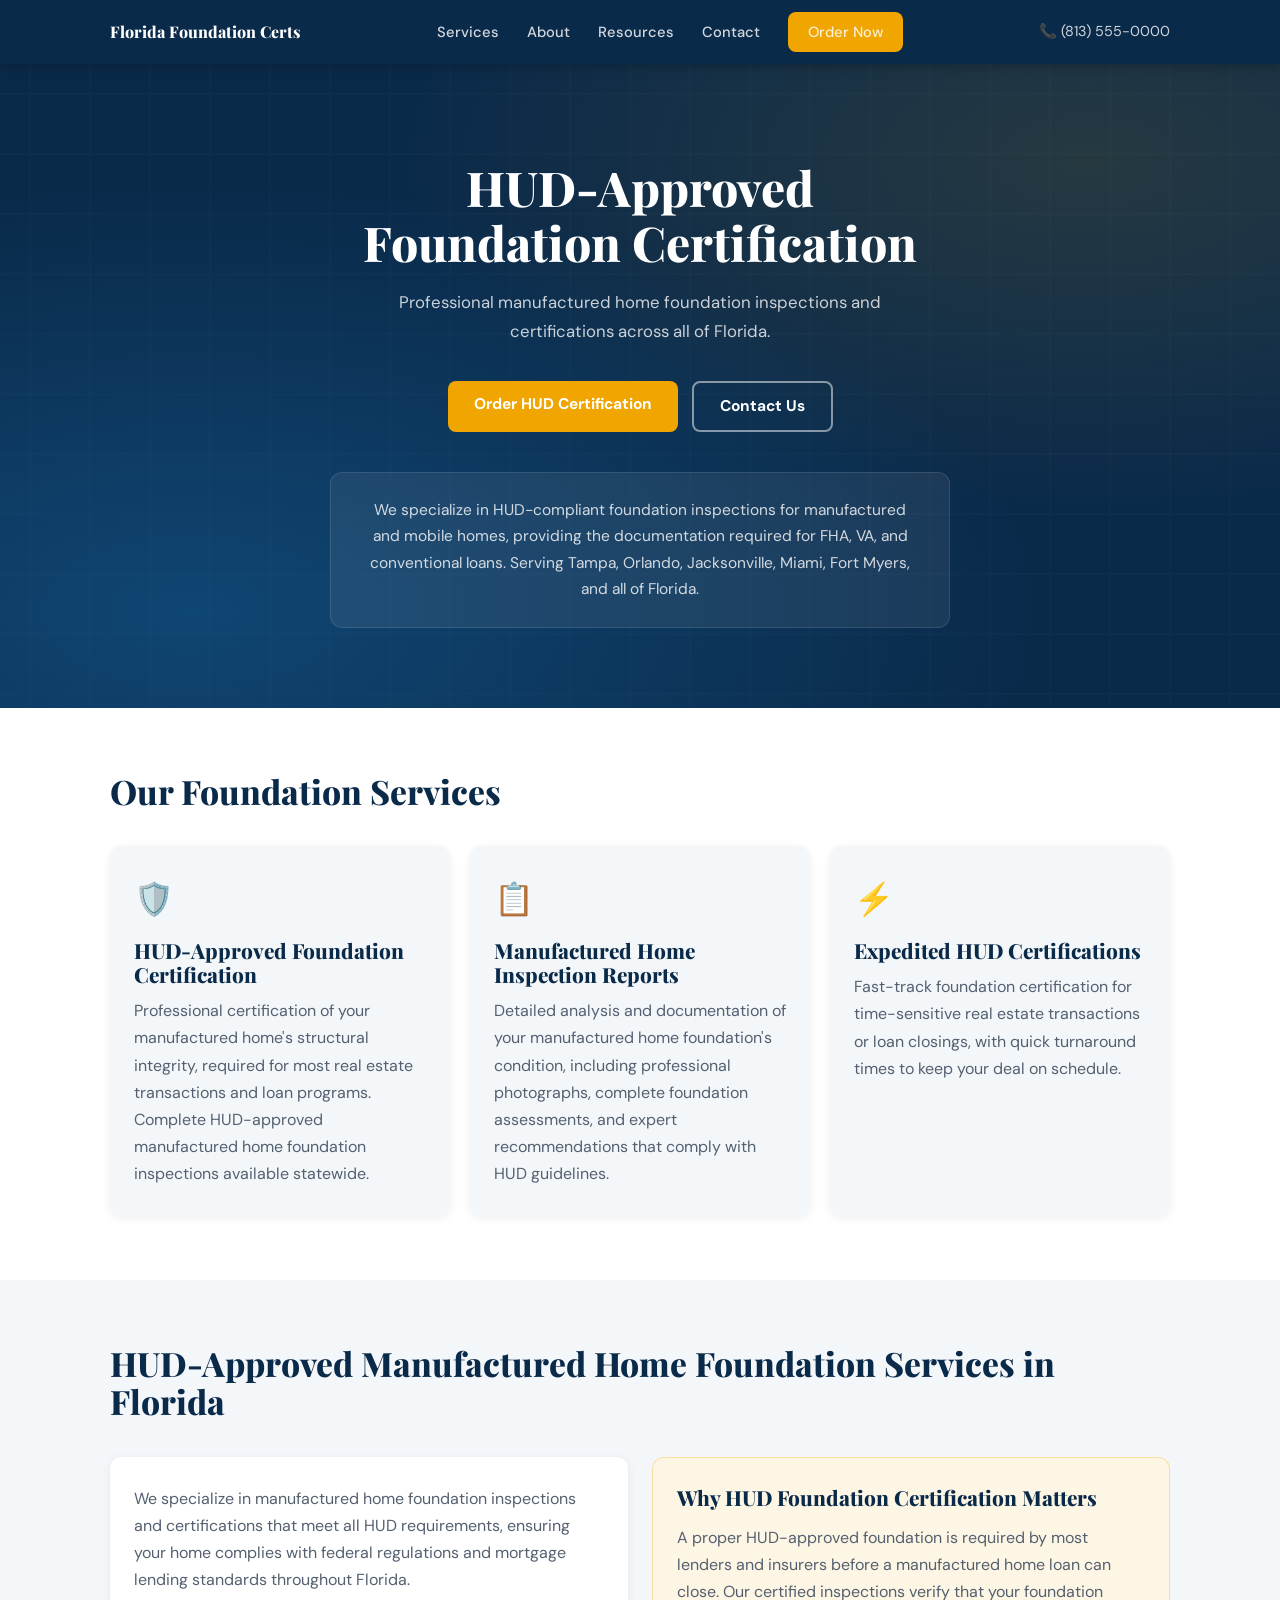
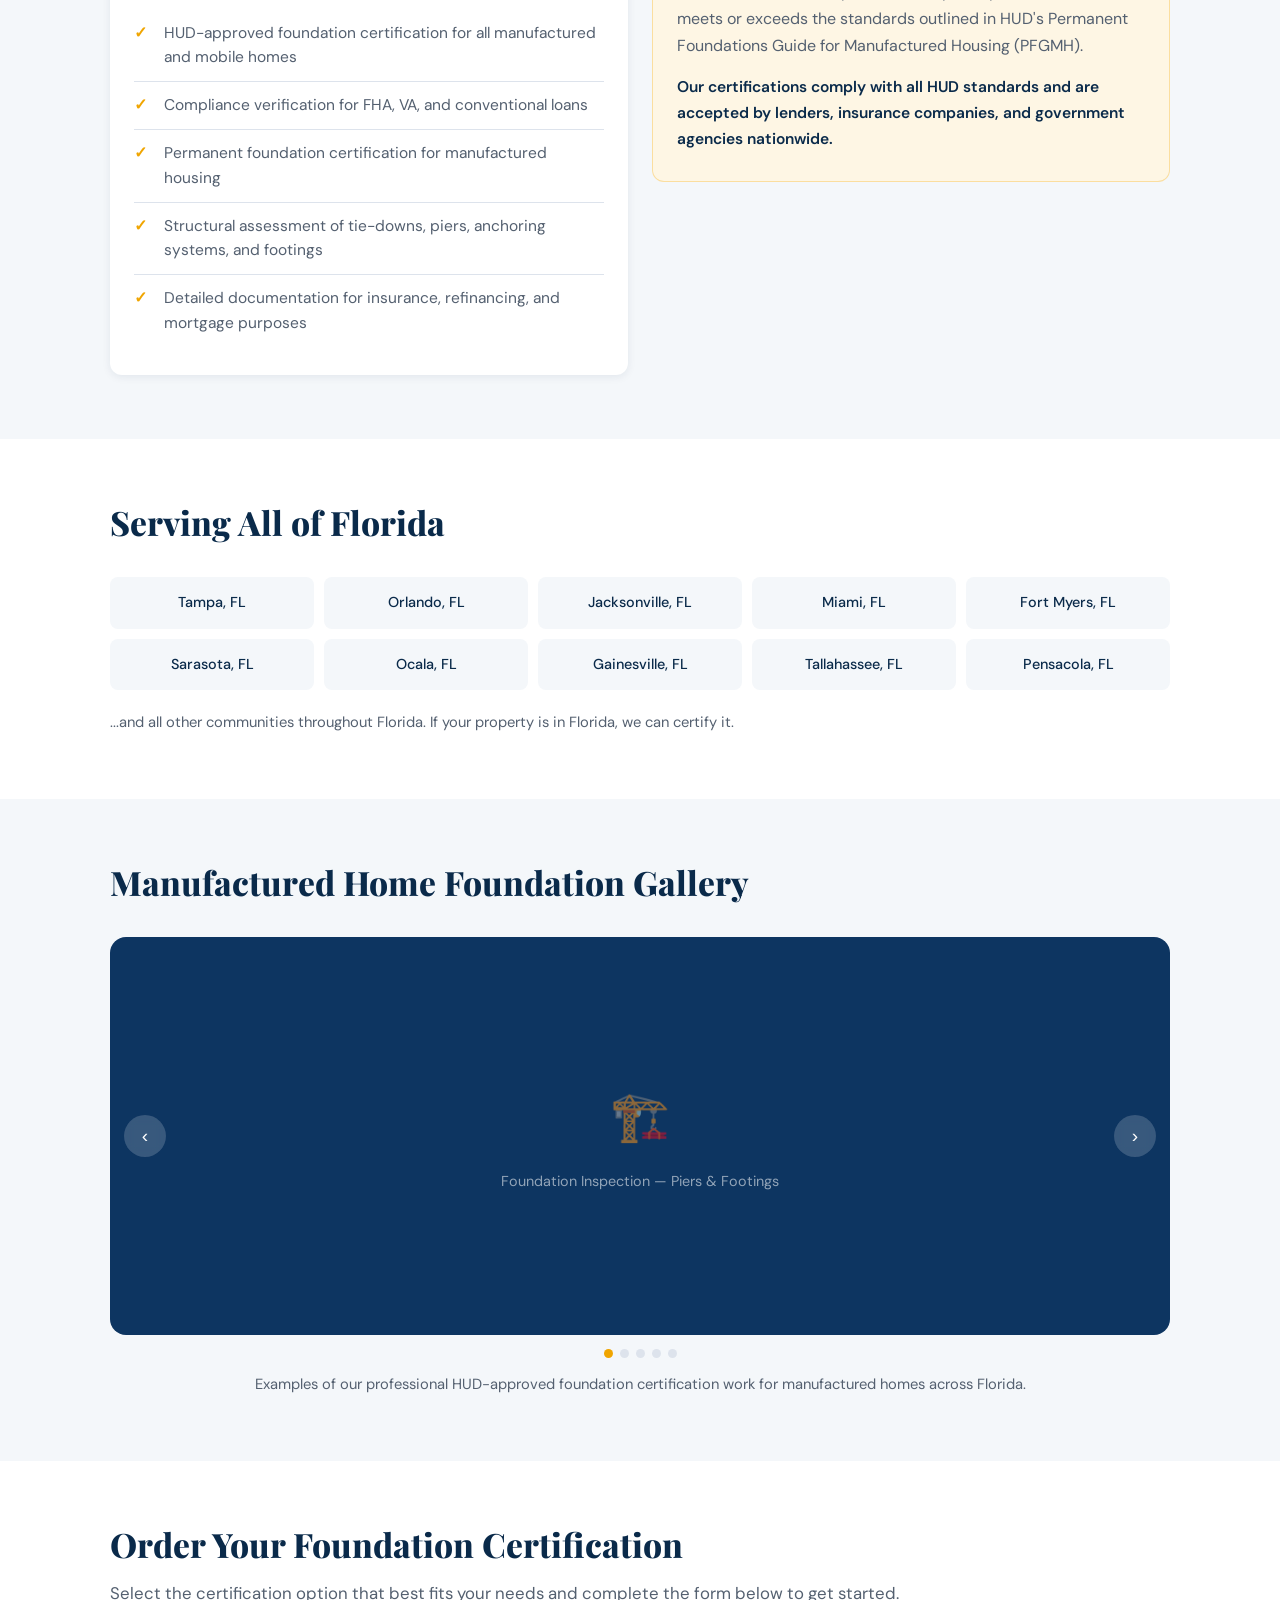
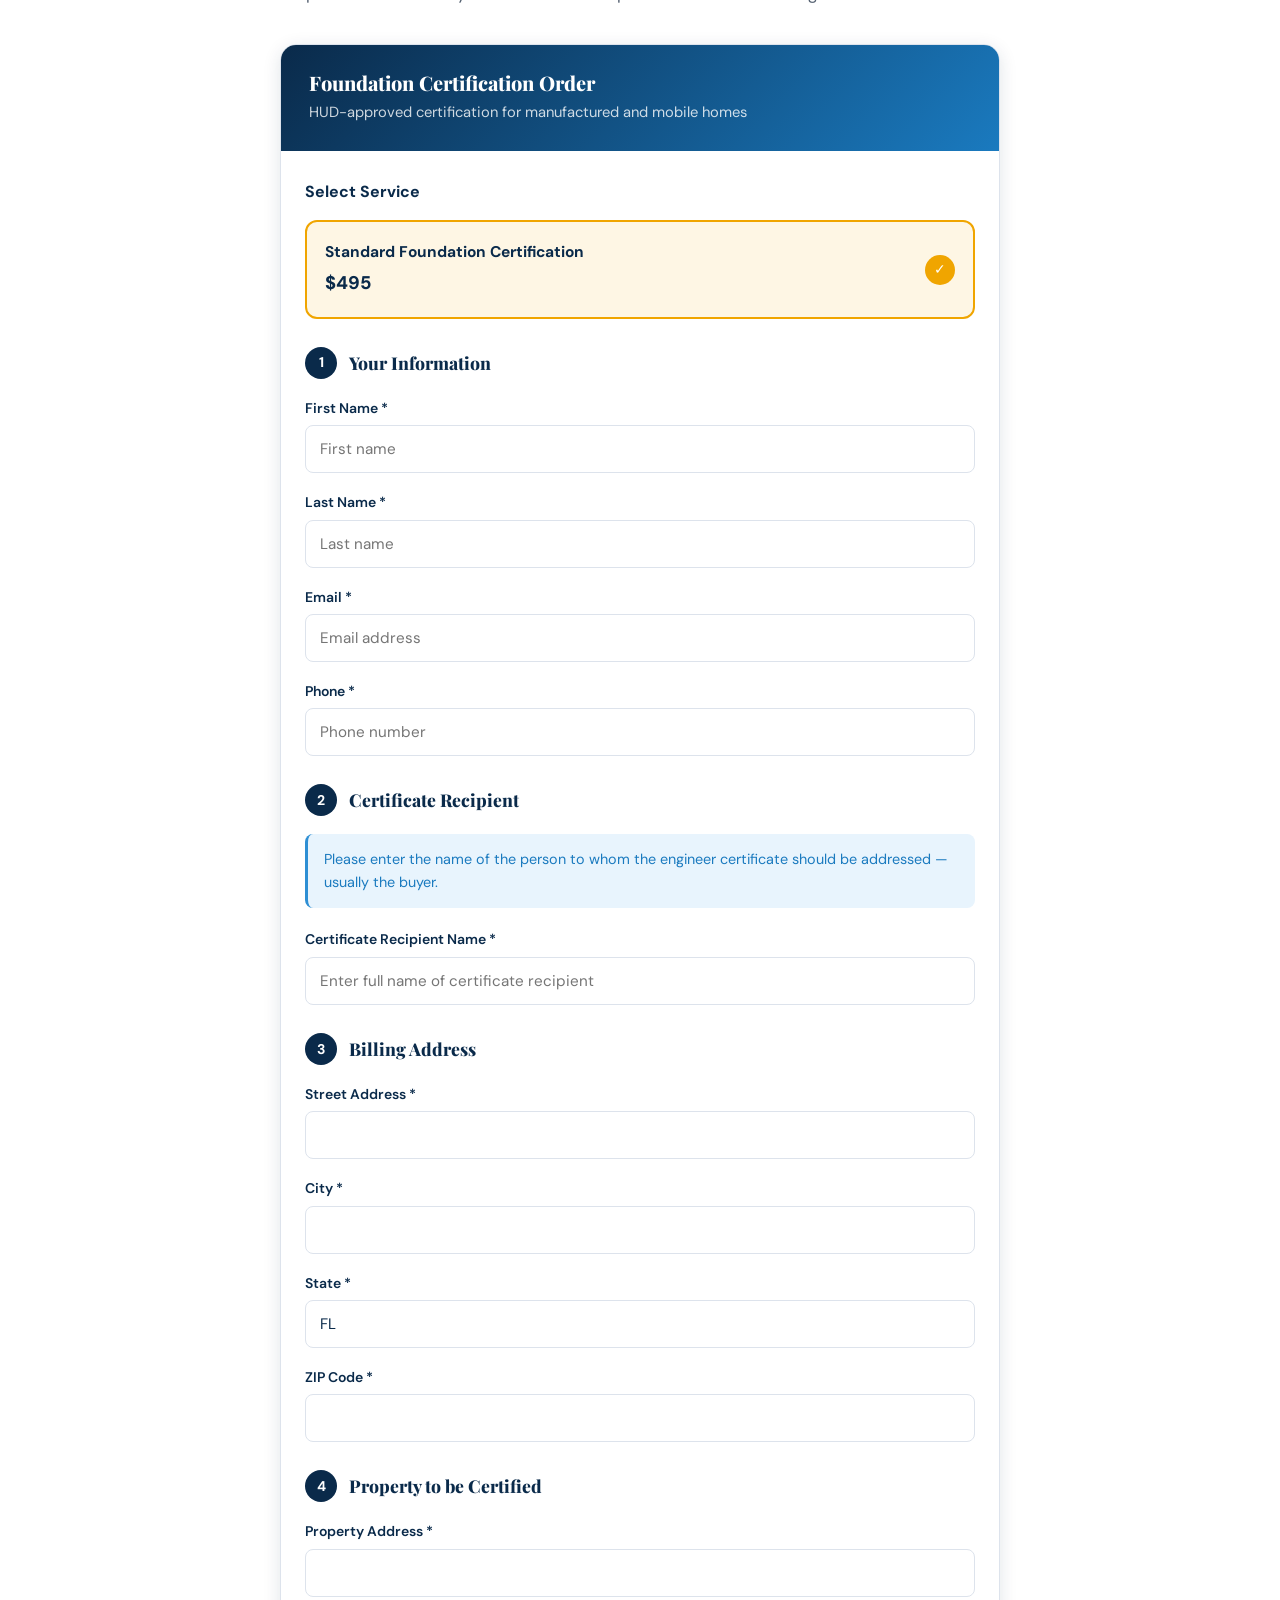
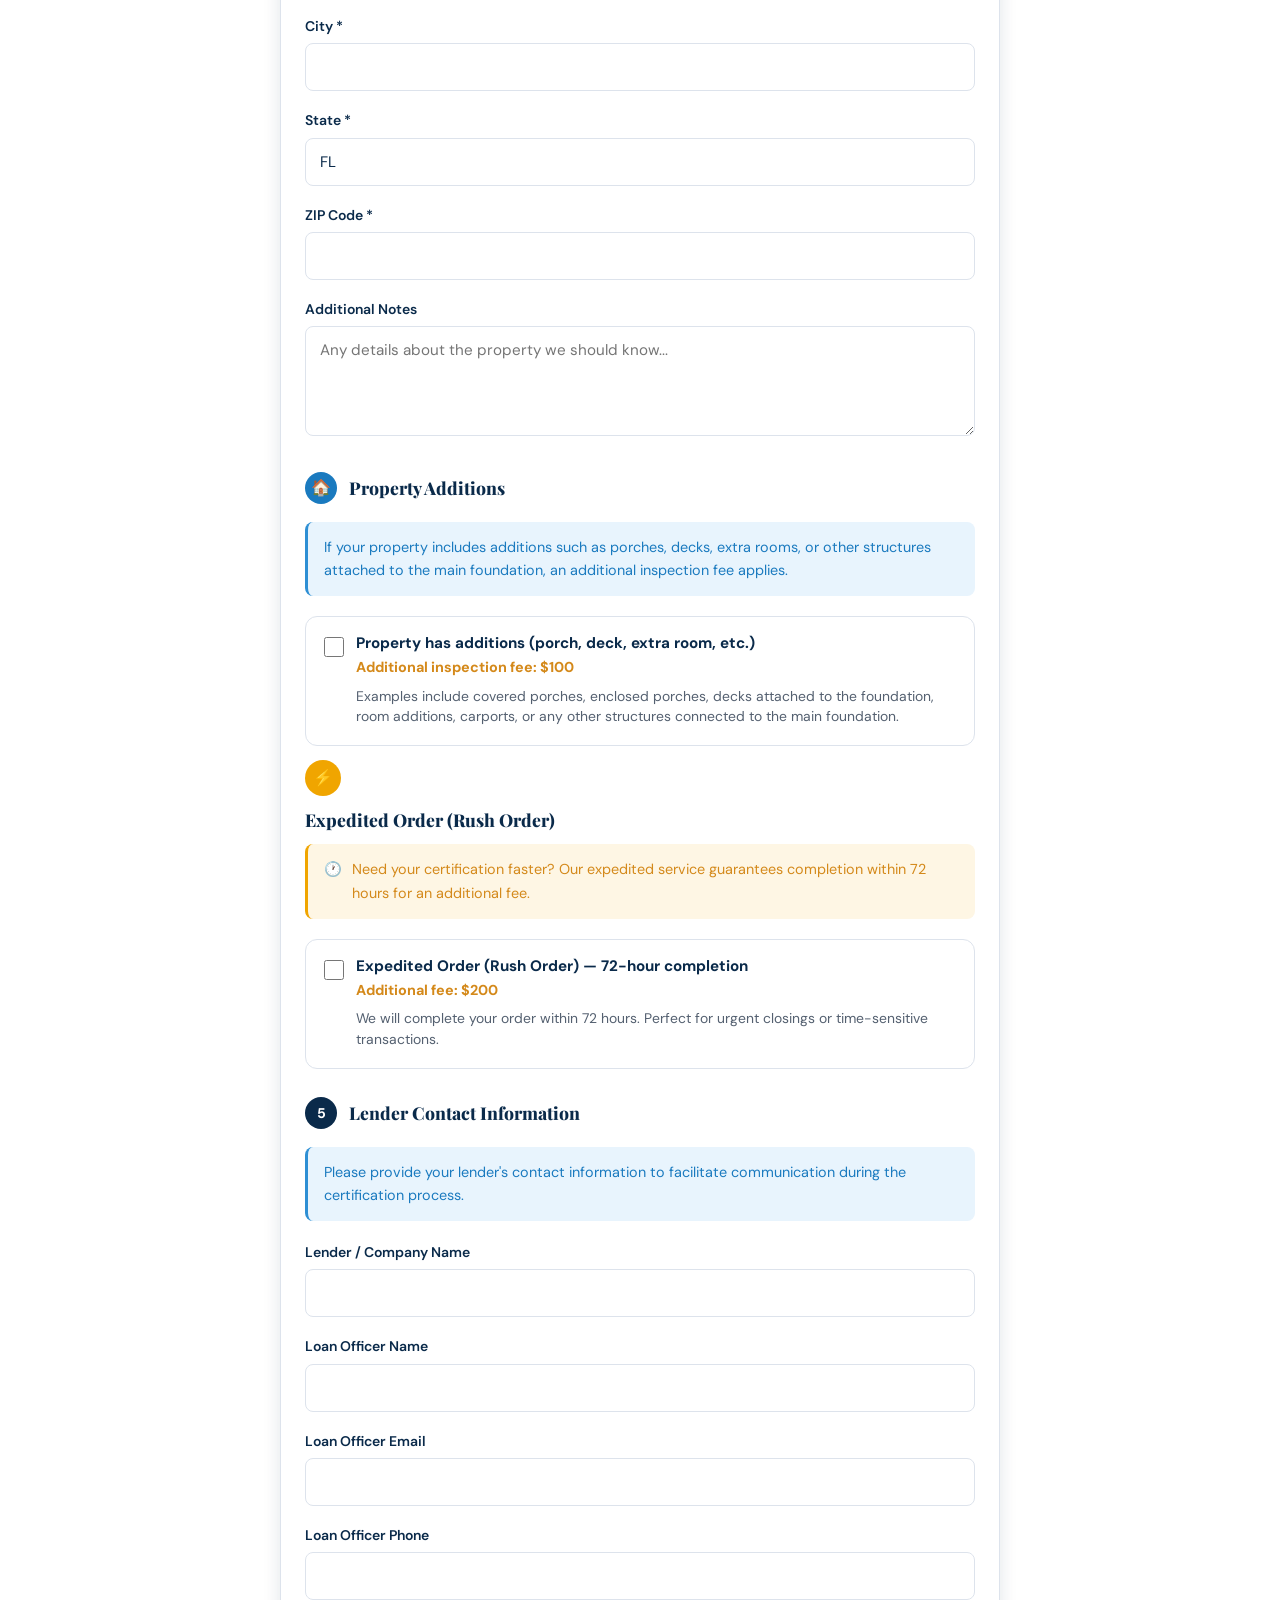
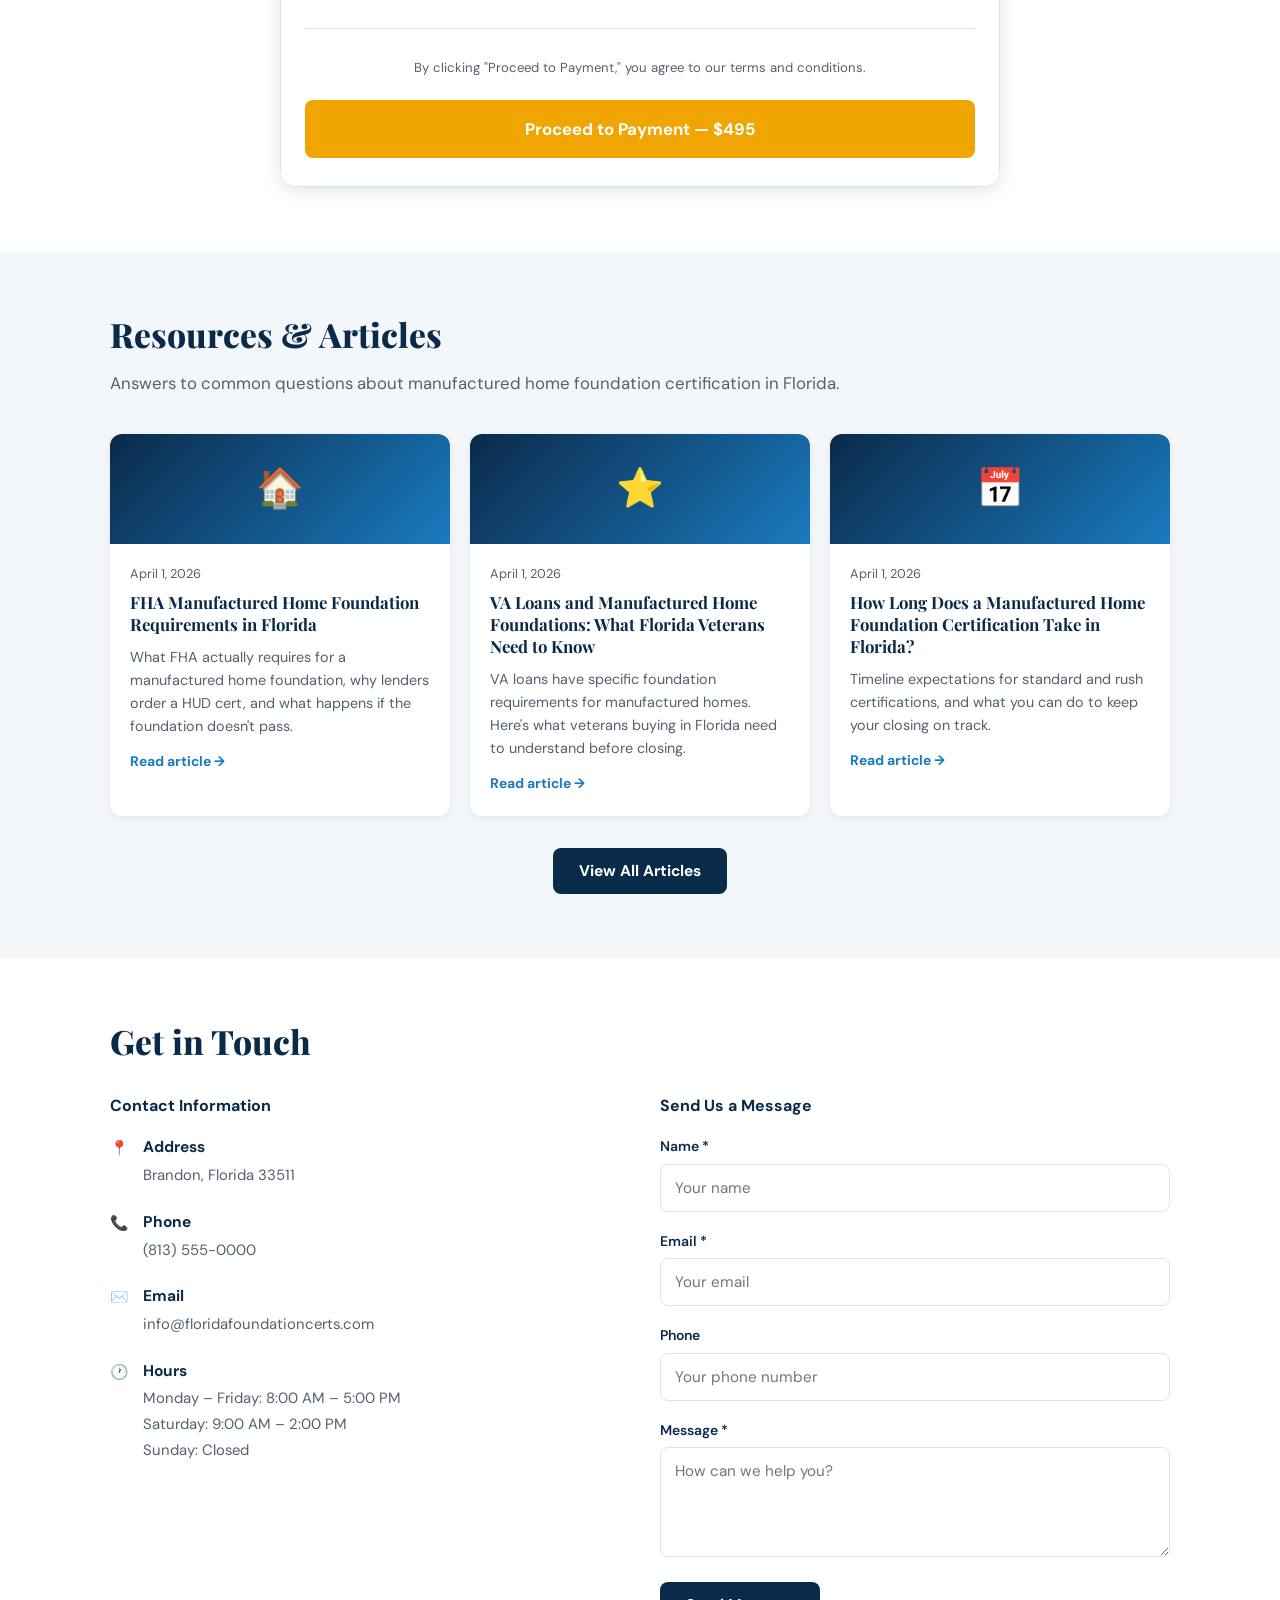
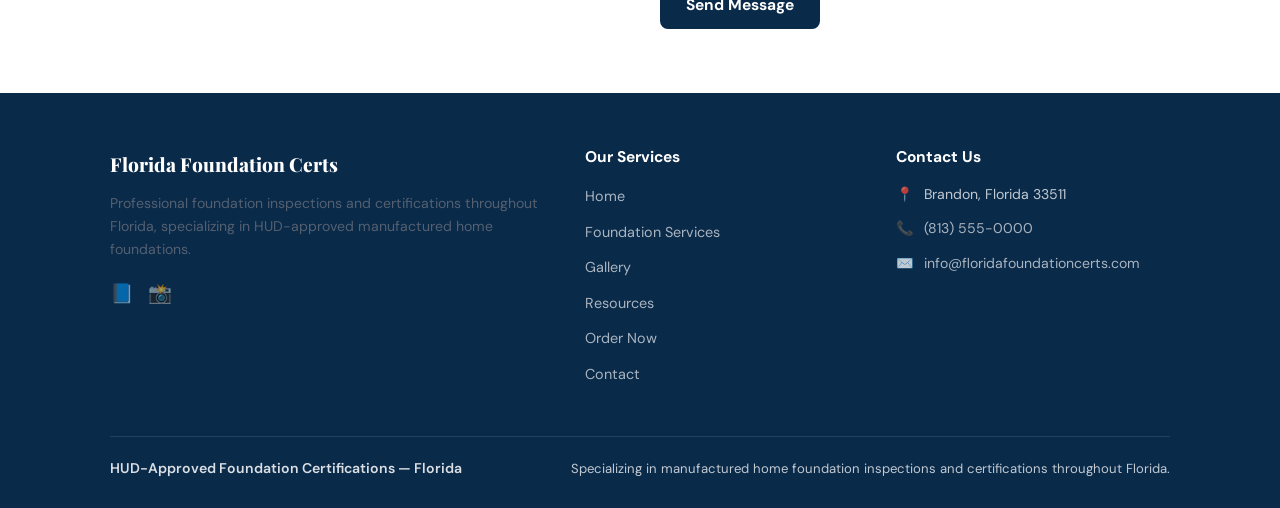
==== index.html @ 5216cb9e "Add files via upload" ====
<!DOCTYPE html>
<html lang="en">
<head>
  <meta charset="UTF-8" />
  <meta name="viewport" content="width=device-width, initial-scale=1.0" />
  <title>Florida Foundation Certs | HUD-Approved Manufactured Home Foundation Certification in FL</title>
  <meta name="description" content="Professional manufactured home and mobile home foundation inspections and HUD-approved certifications in Florida. Specializing in permanent foundation certification for FHA, VA, and conventional loans in Tampa, Orlando, Jacksonville, Miami, and all of FL." />
  <meta name="keywords" content="manufactured home foundation certification Florida, HUD approved foundation inspection FL, manufactured home permanent foundation Florida, PFGMH certification Florida, FHA foundation certification Florida, VA loan foundation inspection Florida, mobile home foundation inspection FL, Tampa, Orlando, Jacksonville, Miami, Sarasota" />
  <meta property="og:title" content="Florida Foundation Certs | HUD-Approved Manufactured Home Foundation Certification in FL" />
  <meta property="og:description" content="Professional manufactured home foundation inspections and HUD-approved certifications in Florida. Serving Tampa, Orlando, Jacksonville, Miami, and all of FL." />
  <meta property="og:type" content="website" />
  <meta name="twitter:card" content="summary_large_image" />
  <meta name="geo.region" content="US-FL" />
  <meta name="geo.placename" content="Florida" />
  <meta name="format-detection" content="telephone=yes" />
  <link rel="preconnect" href="https://fonts.googleapis.com" />
  <link rel="preconnect" href="https://fonts.gstatic.com" crossorigin />
  <link href="https://fonts.googleapis.com/css2?family=Playfair+Display:wght@700;800&family=DM+Sans:wght@400;500;600;700&display=swap" rel="stylesheet" />
  <link rel="stylesheet" href="styles.css" />
</head>
<body>

<!-- ============================================================
     NAVIGATION
     ============================================================ -->
<nav class="nav">
  <div class="nav-inner">
    <a href="index.html" class="nav-logo">Florida Foundation Certs</a>

    <!-- Desktop: links in middle, phone + CTA on right -->
    <ul class="nav-links">
      <li><a href="#services">Services</a></li>
      <li><a href="#about">About</a></li>
      <li><a href="blog/index.html">Resources</a></li>
      <li><a href="#contact">Contact</a></li>
      <li><a href="#order" class="nav-cta">Order Now</a></li>
    </ul>
    <a href="tel:8135550000" class="nav-phone">📞 (813) 555-0000</a>

    <!-- Mobile: phone icon + hamburger -->
    <div class="nav-mobile-right">
      <a href="tel:8135550000" class="nav-mobile-phone" aria-label="Call us">📞</a>
      <button class="hamburger" id="hamburger" aria-label="Open menu">
        <span></span><span></span><span></span>
      </button>
    </div>
  </div>

  <!-- Mobile menu -->
  <div class="mobile-menu" id="mobileMenu">
    <a href="#services" class="mobile-link">Services</a>
    <a href="#about" class="mobile-link">About</a>
    <a href="blog/index.html" class="mobile-link">Resources</a>
    <a href="#contact" class="mobile-link">Contact</a>
    <a href="#order" class="nav-cta mobile-link">Order Now</a>
  </div>
</nav>

<!-- ============================================================
     HERO
     ============================================================ -->
<section class="hero">
  <div class="container">
    <h1>HUD-Approved<br>Foundation Certification</h1>
    <p class="hero-sub">Professional manufactured home foundation inspections and certifications across all of Florida.</p>
    <div class="hero-btns">
      <a href="#order" class="btn btn-gold">Order HUD Certification</a>
      <a href="#contact" class="btn btn-outline-white">Contact Us</a>
    </div>
    <div class="hero-intro-box">
      We specialize in HUD-compliant foundation inspections for manufactured and mobile homes, providing the documentation required for FHA, VA, and conventional loans. Serving Tampa, Orlando, Jacksonville, Miami, Fort Myers, and all of Florida.
    </div>
  </div>
</section>

<!-- ============================================================
     SERVICES
     ============================================================ -->
<section class="section services" id="services">
  <div class="container">
    <h2 class="section-title">Our Foundation Services</h2>
    <div class="services-grid">

      <div class="card service-card">
        <div class="card-icon">🛡️</div>
        <h3>HUD-Approved Foundation Certification</h3>
        <p>Professional certification of your manufactured home's structural integrity, required for most real estate transactions and loan programs. Complete HUD-approved manufactured home foundation inspections available statewide.</p>
      </div>

      <div class="card service-card">
        <div class="card-icon">📋</div>
        <h3>Manufactured Home Inspection Reports</h3>
        <p>Detailed analysis and documentation of your manufactured home foundation's condition, including professional photographs, complete foundation assessments, and expert recommendations that comply with HUD guidelines.</p>
      </div>

      <div class="card service-card">
        <div class="card-icon">⚡</div>
        <h3>Expedited HUD Certifications</h3>
        <p>Fast-track foundation certification for time-sensitive real estate transactions or loan closings, with quick turnaround times to keep your deal on schedule.</p>
      </div>

    </div>
  </div>
</section>

<!-- ============================================================
     ABOUT
     ============================================================ -->
<section class="section about" id="about">
  <div class="container">
    <h2 class="section-title">HUD-Approved Manufactured Home Foundation Services in Florida</h2>
    <div class="about-grid">

      <div>
        <div class="card">
          <p>We specialize in manufactured home foundation inspections and certifications that meet all HUD requirements, ensuring your home complies with federal regulations and mortgage lending standards throughout Florida.</p>
          <ul class="about-list">
            <li>HUD-approved foundation certification for all manufactured and mobile homes</li>
            <li>Compliance verification for FHA, VA, and conventional loans</li>
            <li>Permanent foundation certification for manufactured housing</li>
            <li>Structural assessment of tie-downs, piers, anchoring systems, and footings</li>
            <li>Detailed documentation for insurance, refinancing, and mortgage purposes</li>
          </ul>
        </div>
      </div>

      <div class="why-box">
        <h3>Why HUD Foundation Certification Matters</h3>
        <p>A proper HUD-approved foundation is required by most lenders and insurers before a manufactured home loan can close. Our certified inspections verify that your foundation meets or exceeds the standards outlined in HUD's Permanent Foundations Guide for Manufactured Housing (PFGMH).</p>
        <p class="why-highlight">Our certifications comply with all HUD standards and are accepted by lenders, insurance companies, and government agencies nationwide.</p>
      </div>

    </div>
  </div>
</section>

<!-- ============================================================
     SERVICE AREA
     ============================================================ -->
<section class="section service-area">
  <div class="container">
    <h2 class="section-title">Serving All of Florida</h2>
    <div class="city-grid">
      <div class="city-item">Tampa, FL</div>
      <div class="city-item">Orlando, FL</div>
      <div class="city-item">Jacksonville, FL</div>
      <div class="city-item">Miami, FL</div>
      <div class="city-item">Fort Myers, FL</div>
      <div class="city-item">Sarasota, FL</div>
      <div class="city-item">Ocala, FL</div>
      <div class="city-item">Gainesville, FL</div>
      <div class="city-item">Tallahassee, FL</div>
      <div class="city-item">Pensacola, FL</div>
    </div>
    <p class="area-note">...and all other communities throughout Florida. If your property is in Florida, we can certify it.</p>
  </div>
</section>

<!-- ============================================================
     GALLERY
     ============================================================ -->
<section class="section gallery" id="gallery">
  <div class="container">
    <h2 class="section-title">Manufactured Home Foundation Gallery</h2>
    <div class="gallery-wrap">
      <div class="gallery-track" id="galleryTrack">
        <div class="gallery-slide"><div class="gallery-slide-icon">🏗️</div>Foundation Inspection — Piers &amp; Footings</div>
        <div class="gallery-slide"><div class="gallery-slide-icon">🔩</div>Tie-Down Anchoring Assessment</div>
        <div class="gallery-slide"><div class="gallery-slide-icon">📐</div>Structural Compliance Documentation</div>
        <div class="gallery-slide"><div class="gallery-slide-icon">🏠</div>Crawl Space Evaluation</div>
        <div class="gallery-slide"><div class="gallery-slide-icon">✅</div>HUD Certification Complete</div>
      </div>
      <button class="gallery-btn prev" onclick="changeSlide(-1)" aria-label="Previous">&#8249;</button>
      <button class="gallery-btn next" onclick="changeSlide(1)" aria-label="Next">&#8250;</button>
    </div>
    <div class="gallery-dots" id="galleryDots">
      <button class="gallery-dot active" onclick="goToSlide(0)"></button>
      <button class="gallery-dot" onclick="goToSlide(1)"></button>
      <button class="gallery-dot" onclick="goToSlide(2)"></button>
      <button class="gallery-dot" onclick="goToSlide(3)"></button>
      <button class="gallery-dot" onclick="goToSlide(4)"></button>
    </div>
    <p class="gallery-caption">Examples of our professional HUD-approved foundation certification work for manufactured homes across Florida.</p>
  </div>
</section>

<!-- ============================================================
     ORDER FORM
     ============================================================ -->
<section class="section order" id="order">
  <div class="container">
    <h2 class="section-title">Order Your Foundation Certification</h2>
    <p class="section-subtitle">Select the certification option that best fits your needs and complete the form below to get started.</p>

    <div class="order-card">
      <div class="order-header">
        <h3>Foundation Certification Order</h3>
        <p>HUD-approved certification for manufactured and mobile homes</p>
      </div>
      <div class="order-body">

        <div class="service-select-label">Select Service</div>
        <div class="service-option">
          <div>
            <div class="service-option-name">Standard Foundation Certification</div>
            <div class="service-option-price">$495</div>
          </div>
          <div class="check-circle">✓</div>
        </div>

        <!-- Step 1 -->
        <div class="step-heading">
          <div class="step-num">1</div>
          <h3>Your Information</h3>
        </div>
        <div class="form-group"><label>First Name *</label><input type="text" placeholder="First name" /></div>
        <div class="form-group"><label>Last Name *</label><input type="text" placeholder="Last name" /></div>
        <div class="form-group"><label>Email *</label><input type="email" placeholder="Email address" /></div>
        <div class="form-group"><label>Phone *</label><input type="tel" placeholder="Phone number" /></div>

        <!-- Step 2 -->
        <div class="step-heading">
          <div class="step-num">2</div>
          <h3>Certificate Recipient</h3>
        </div>
        <div class="callout-blue">Please enter the name of the person to whom the engineer certificate should be addressed — usually the buyer.</div>
        <div class="form-group"><label>Certificate Recipient Name *</label><input type="text" placeholder="Enter full name of certificate recipient" /></div>

        <!-- Step 3 -->
        <div class="step-heading">
          <div class="step-num">3</div>
          <h3>Billing Address</h3>
        </div>
        <div class="form-group"><label>Street Address *</label><input type="text" /></div>
        <div class="form-group"><label>City *</label><input type="text" /></div>
        <div class="form-group"><label>State *</label><input type="text" value="FL" /></div>
        <div class="form-group"><label>ZIP Code *</label><input type="text" /></div>

        <!-- Step 4 -->
        <div class="step-heading">
          <div class="step-num">4</div>
          <h3>Property to be Certified</h3>
        </div>
        <div class="form-group"><label>Property Address *</label><input type="text" /></div>
        <div class="form-group"><label>City *</label><input type="text" /></div>
        <div class="form-group"><label>State *</label><input type="text" value="FL" /></div>
        <div class="form-group"><label>ZIP Code *</label><input type="text" /></div>
        <div class="form-group"><label>Additional Notes</label><textarea placeholder="Any details about the property we should know..."></textarea></div>

        <!-- Property Additions -->
        <div class="step-heading">
          <div class="step-num" style="background:var(--blue); font-size:1rem;">🏠</div>
          <h3>Property Additions</h3>
        </div>
        <div class="callout-blue">If your property includes additions such as porches, decks, extra rooms, or other structures attached to the main foundation, an additional inspection fee applies.</div>
        <div class="addon-card">
          <div class="addon-header">
            <input type="checkbox" class="addon-checkbox" id="addons" />
            <div class="addon-info">
              <h4>Property has additions (porch, deck, extra room, etc.)</h4>
              <div class="addon-price">Additional inspection fee: $100</div>
              <p>Examples include covered porches, enclosed porches, decks attached to the foundation, room additions, carports, or any other structures connected to the main foundation.</p>
            </div>
          </div>
        </div>

        <!-- Rush Order -->
        <div class="rush-icon">⚡</div>
        <h3 style="font-family:var(--font-display); font-size:1.1rem; color:var(--navy); margin-bottom:14px;">Expedited Order (Rush Order)</h3>
        <div class="callout-gold">
          <span>🕐</span>
          <span>Need your certification faster? Our expedited service guarantees completion within 72 hours for an additional fee.</span>
        </div>
        <div class="addon-card">
          <div class="addon-header">
            <input type="checkbox" class="addon-checkbox" id="rush" />
            <div class="addon-info">
              <h4>Expedited Order (Rush Order) — 72-hour completion</h4>
              <div class="addon-price">Additional fee: $200</div>
              <p>We will complete your order within 72 hours. Perfect for urgent closings or time-sensitive transactions.</p>
            </div>
          </div>
        </div>

        <!-- Step 5 -->
        <div class="step-heading">
          <div class="step-num">5</div>
          <h3>Lender Contact Information</h3>
        </div>
        <div class="callout-blue">Please provide your lender's contact information to facilitate communication during the certification process.</div>
        <div class="form-group"><label>Lender / Company Name</label><input type="text" /></div>
        <div class="form-group"><label>Loan Officer Name</label><input type="text" /></div>
        <div class="form-group"><label>Loan Officer Email</label><input type="email" /></div>
        <div class="form-group"><label>Loan Officer Phone</label><input type="tel" /></div>

        <hr class="divider" />
        <p class="terms-note">By clicking "Proceed to Payment," you agree to our terms and conditions.</p>
        <button class="payment-btn">Proceed to Payment — $495</button>

      </div>
    </div>
  </div>
</section>

<!-- ============================================================
     BLOG PREVIEW
     ============================================================ -->
<section class="section blog-preview" id="resources">
  <div class="container">
    <h2 class="section-title">Resources &amp; Articles</h2>
    <p class="section-subtitle">Answers to common questions about manufactured home foundation certification in Florida.</p>
    <div class="blog-grid">

      <a href="blog/fha-manufactured-home-foundation-requirements-florida.html" class="blog-card">
        <div class="blog-card-img">🏠</div>
        <div class="blog-card-body">
          <div class="blog-card-date">April 1, 2026</div>
          <div class="blog-card-title">FHA Manufactured Home Foundation Requirements in Florida</div>
          <p class="blog-card-excerpt">What FHA actually requires for a manufactured home foundation, why lenders order a HUD cert, and what happens if the foundation doesn't pass.</p>
          <span class="blog-card-read">Read article →</span>
        </div>
      </a>

      <a href="blog/va-loan-manufactured-home-foundation-florida.html" class="blog-card">
        <div class="blog-card-img">⭐</div>
        <div class="blog-card-body">
          <div class="blog-card-date">April 1, 2026</div>
          <div class="blog-card-title">VA Loans and Manufactured Home Foundations: What Florida Veterans Need to Know</div>
          <p class="blog-card-excerpt">VA loans have specific foundation requirements for manufactured homes. Here's what veterans buying in Florida need to understand before closing.</p>
          <span class="blog-card-read">Read article →</span>
        </div>
      </a>

      <a href="blog/how-long-does-foundation-certification-take.html" class="blog-card">
        <div class="blog-card-img">📅</div>
        <div class="blog-card-body">
          <div class="blog-card-date">April 1, 2026</div>
          <div class="blog-card-title">How Long Does a Manufactured Home Foundation Certification Take in Florida?</div>
          <p class="blog-card-excerpt">Timeline expectations for standard and rush certifications, and what you can do to keep your closing on track.</p>
          <span class="blog-card-read">Read article →</span>
        </div>
      </a>

    </div>
    <div class="blog-all-link">
      <a href="blog/index.html" class="btn btn-navy">View All Articles</a>
    </div>
  </div>
</section>

<!-- ============================================================
     CONTACT
     ============================================================ -->
<section class="section contact" id="contact">
  <div class="container">
    <h2 class="section-title">Get in Touch</h2>
    <div class="contact-grid">

      <div>
        <h4 style="font-weight:700; font-size:1rem; color:var(--navy); margin-bottom:20px;">Contact Information</h4>
        <div class="contact-info-item">
          <span class="contact-icon">📍</span>
          <div><strong>Address</strong><span>Brandon, Florida 33511</span></div>
        </div>
        <div class="contact-info-item">
          <span class="contact-icon">📞</span>
          <div><strong>Phone</strong><a href="tel:8135550000">(813) 555-0000</a></div>
        </div>
        <div class="contact-info-item">
          <span class="contact-icon">✉️</span>
          <div><strong>Email</strong><a href="mailto:info@floridafoundationcerts.com">info@floridafoundationcerts.com</a></div>
        </div>
        <div class="contact-info-item">
          <span class="contact-icon">🕐</span>
          <div>
            <strong>Hours</strong>
            <span>Monday – Friday: 8:00 AM – 5:00 PM<br>Saturday: 9:00 AM – 2:00 PM<br>Sunday: Closed</span>
          </div>
        </div>
      </div>

      <div>
        <h4 style="font-weight:700; font-size:1rem; color:var(--navy); margin-bottom:20px;">Send Us a Message</h4>
        <div class="form-group"><label>Name *</label><input type="text" placeholder="Your name" /></div>
        <div class="form-group"><label>Email *</label><input type="email" placeholder="Your email" /></div>
        <div class="form-group"><label>Phone</label><input type="tel" placeholder="Your phone number" /></div>
        <div class="form-group"><label>Message *</label><textarea placeholder="How can we help you?"></textarea></div>
        <button class="btn btn-navy">Send Message</button>
      </div>

    </div>
  </div>
</section>

<!-- ============================================================
     FOOTER
     ============================================================ -->
<footer>
  <div class="container">
    <div class="footer-grid">

      <div>
        <a href="index.html" class="footer-logo">Florida Foundation Certs</a>
        <p class="footer-tagline">Professional foundation inspections and certifications throughout Florida, specializing in HUD-approved manufactured home foundations.</p>
        <div class="footer-social">
          <a href="#" aria-label="Facebook">📘</a>
          <a href="#" aria-label="Instagram">📸</a>
        </div>
      </div>

      <div class="footer-col">
        <h4>Our Services</h4>
        <ul class="footer-nav-links">
          <li><a href="index.html">Home</a></li>
          <li><a href="#services">Foundation Services</a></li>
          <li><a href="#gallery">Gallery</a></li>
          <li><a href="blog/index.html">Resources</a></li>
          <li><a href="#order">Order Now</a></li>
          <li><a href="#contact">Contact</a></li>
        </ul>
      </div>

      <div class="footer-col">
        <h4>Contact Us</h4>
        <div class="footer-contact-item"><span>📍</span><span>Brandon, Florida 33511</span></div>
        <div class="footer-contact-item"><span>📞</span><a href="tel:8135550000">(813) 555-0000</a></div>
        <div class="footer-contact-item"><span>✉️</span><a href="mailto:info@floridafoundationcerts.com">info@floridafoundationcerts.com</a></div>
      </div>

    </div>

    <hr class="footer-divider" />
    <div class="footer-bottom">
      <span class="footer-bottom-tagline">HUD-Approved Foundation Certifications — Florida</span>
      <span>Specializing in manufactured home foundation inspections and certifications throughout Florida.</span>
    </div>
  </div>
</footer>

<script>
  // Hamburger menu
  const hamburger = document.getElementById('hamburger');
  const mobileMenu = document.getElementById('mobileMenu');
  hamburger.addEventListener('click', () => {
    mobileMenu.classList.toggle('open');
  });
  document.querySelectorAll('.mobile-link').forEach(link => {
    link.addEventListener('click', () => mobileMenu.classList.remove('open'));
  });

  // Gallery slider
  let current = 0;
  const total = 5;
  function changeSlide(dir) {
    current = (current + dir + total) % total;
    updateSlider();
  }
  function goToSlide(n) {
    current = n;
    updateSlider();
  }
  function updateSlider() {
    document.getElementById('galleryTrack').style.transform = `translateX(-${current * 100}%)`;
    document.querySelectorAll('.gallery-dot').forEach((d, i) => {
      d.classList.toggle('active', i === current);
    });
  }

  // Payment button — dynamic total
  const addonsCheck = document.getElementById('addons');
  const rushCheck = document.getElementById('rush');
  const payBtn = document.querySelector('.payment-btn');
  function updateTotal() {
    let total = 495;
    if (addonsCheck.checked) total += 100;
    if (rushCheck.checked) total += 200;
    payBtn.textContent = `Proceed to Payment — $${total}`;
  }
  addonsCheck.addEventListener('change', updateTotal);
  rushCheck.addEventListener('change', updateTotal);
</script>

</body>
</html>
---- styles.css ----
/* ============================================================
   Florida Foundation Certs — Shared Stylesheet
   Color palette: Sky Blue / Sunburst Gold / Deep Navy
   ============================================================ */

:root {
  --navy:          #0a2a4a;
  --navy-mid:      #0d3561;
  --blue:          #1a7abf;
  --blue-light:    #2e8fd4;
  --blue-pale:     #e8f4fd;
  --gold:          #f0a500;
  --gold-dark:     #d4891a;
  --gold-pale:     #fef6e4;
  --white:         #ffffff;
  --gray-bg:       #f4f7fa;
  --gray-border:   #dde3ec;
  --gray-text:     #546070;
  --dark-text:     #0a2a4a;
  --shadow-sm:     0 2px 8px rgba(10,42,74,0.08);
  --shadow-md:     0 4px 18px rgba(10,42,74,0.12);
  --radius-sm:     8px;
  --radius-md:     12px;
  --radius-lg:     16px;
  --max-width:     1100px;
  --font-display:  'Playfair Display', serif;
  --font-body:     'DM Sans', sans-serif;
}

/* ---- RESET ---- */
*, *::before, *::after { box-sizing: border-box; margin: 0; padding: 0; }
html { scroll-behavior: smooth; }
body {
  font-family: var(--font-body);
  color: var(--dark-text);
  background: var(--white);
  font-size: 16px;
  line-height: 1.6;
}
img { max-width: 100%; display: block; }
a { color: inherit; }

/* ---- CONTAINER ---- */
.container {
  width: 100%;
  max-width: var(--max-width);
  margin: 0 auto;
  padding: 0 20px;
}

/* ---- TYPOGRAPHY ---- */
h1, h2, h3, h4 { font-family: var(--font-display); font-weight: 800; line-height: 1.15; }
h1 { font-size: clamp(1.9rem, 5vw, 3rem); }
h2 { font-size: clamp(1.5rem, 3.5vw, 2.1rem); }
h3 { font-size: clamp(1.1rem, 2.5vw, 1.3rem); }
h4 { font-size: 1rem; font-weight: 700; font-family: var(--font-body); }
p { color: var(--gray-text); line-height: 1.7; }

/* ---- BUTTONS ---- */
.btn {
  display: inline-block;
  padding: 14px 26px;
  border-radius: var(--radius-sm);
  font-family: var(--font-body);
  font-weight: 700;
  font-size: 0.97rem;
  text-decoration: none;
  text-align: center;
  border: none;
  cursor: pointer;
  transition: background 0.2s, transform 0.15s;
  line-height: 1.2;
}
.btn:active { transform: scale(0.98); }
.btn-gold {
  background: var(--gold);
  color: var(--white);
}
.btn-gold:hover { background: var(--gold-dark); }
.btn-outline-white {
  background: transparent;
  color: var(--white);
  border: 2px solid rgba(255,255,255,0.5);
}
.btn-outline-white:hover { background: rgba(255,255,255,0.12); border-color: white; }
.btn-navy {
  background: var(--navy);
  color: var(--white);
}
.btn-navy:hover { background: var(--navy-mid); }
.btn-block { display: block; width: 100%; }

/* ---- SECTION SPACING ---- */
.section { padding: 64px 0; }
.section-sm { padding: 48px 0; }
.section-title { color: var(--navy); margin-bottom: 36px; }
.section-subtitle { color: var(--gray-text); font-size: 1.05rem; margin-top: -20px; margin-bottom: 36px; }

/* ---- CARDS ---- */
.card {
  background: var(--white);
  border-radius: var(--radius-md);
  box-shadow: var(--shadow-sm);
  padding: 28px 24px;
}
.card-icon {
  font-size: 2rem;
  margin-bottom: 14px;
  color: var(--gold);
}

/* ---- FORM ELEMENTS ---- */
.form-group { margin-bottom: 18px; }
.form-group label {
  display: block;
  font-size: 0.875rem;
  font-weight: 600;
  color: var(--dark-text);
  margin-bottom: 6px;
}
.form-group input,
.form-group textarea,
.form-group select {
  width: 100%;
  padding: 13px 14px;
  border: 1.5px solid var(--gray-border);
  border-radius: var(--radius-sm);
  font-family: var(--font-body);
  font-size: 0.95rem;
  color: var(--dark-text);
  background: var(--white);
  transition: border-color 0.2s;
}
.form-group input:focus,
.form-group textarea:focus,
.form-group select:focus {
  outline: none;
  border-color: var(--blue);
  box-shadow: 0 0 0 3px rgba(26,122,191,0.1);
}
.form-group textarea { min-height: 110px; resize: vertical; }

/* ---- CALLOUT BOXES ---- */
.callout-blue {
  background: var(--blue-pale);
  border-left: 3px solid var(--blue-light);
  border-radius: var(--radius-sm);
  padding: 14px 16px;
  color: var(--blue);
  font-size: 0.9rem;
  line-height: 1.6;
  margin-bottom: 20px;
}
.callout-gold {
  background: var(--gold-pale);
  border-left: 3px solid var(--gold);
  border-radius: var(--radius-sm);
  padding: 14px 16px;
  color: var(--gold-dark);
  font-size: 0.9rem;
  line-height: 1.6;
  margin-bottom: 20px;
  display: flex;
  gap: 10px;
  align-items: flex-start;
}

/* ---- STEP HEADING ---- */
.step-heading {
  display: flex;
  align-items: center;
  gap: 12px;
  margin: 28px 0 18px;
}
.step-num {
  width: 32px; height: 32px;
  background: var(--navy);
  border-radius: 50%;
  color: white;
  font-weight: 700;
  font-size: 0.88rem;
  display: flex; align-items: center; justify-content: center;
  flex-shrink: 0;
}
.step-heading h3 {
  font-family: var(--font-display);
  font-size: 1.1rem;
  color: var(--navy);
}

/* ---- ADDON CARD ---- */
.addon-card {
  border: 1.5px solid var(--gray-border);
  border-radius: var(--radius-md);
  padding: 18px;
  margin-bottom: 14px;
}
.addon-header { display: flex; align-items: flex-start; gap: 12px; }
.addon-checkbox {
  width: 20px; height: 20px;
  border: 2px solid #bbc5d1;
  border-radius: 4px;
  margin-top: 2px;
  flex-shrink: 0;
  cursor: pointer;
  accent-color: var(--gold);
}
.addon-info h4 { font-weight: 700; font-size: 0.95rem; color: var(--navy); margin-bottom: 4px; }
.addon-price { color: var(--gold-dark); font-weight: 700; font-size: 0.9rem; margin-bottom: 6px; }
.addon-info p { color: var(--gray-text); font-size: 0.87rem; line-height: 1.5; }

/* ---- DIVIDER ---- */
.divider { border: none; border-top: 1.5px solid var(--gray-border); margin: 28px 0; }

/* ---- BADGE ---- */
.badge {
  display: inline-block;
  background: var(--blue-pale);
  color: var(--blue);
  font-size: 0.78rem;
  font-weight: 700;
  padding: 4px 10px;
  border-radius: 20px;
  text-transform: uppercase;
  letter-spacing: 0.05em;
  margin-bottom: 10px;
}

/* ============================================================
   NAVIGATION
   ============================================================ */
.nav {
  background: var(--navy);
  position: sticky;
  top: 0;
  z-index: 200;
  box-shadow: 0 2px 12px rgba(0,0,0,0.25);
}
.nav-inner {
  display: flex;
  align-items: center;
  justify-content: space-between;
  padding: 0 20px;
  height: 64px;
  max-width: var(--max-width);
  margin: 0 auto;
}
.nav-logo {
  font-family: var(--font-display);
  font-size: 1rem;
  font-weight: 800;
  color: var(--white);
  text-decoration: none;
  line-height: 1.2;
  white-space: nowrap;
}
.nav-phone {
  display: none;
}
.nav-links {
  display: none;
  list-style: none;
  gap: 28px;
  align-items: center;
}
.nav-links a {
  color: rgba(255,255,255,0.82);
  text-decoration: none;
  font-size: 0.92rem;
  font-weight: 500;
  transition: color 0.2s;
}
.nav-links a:hover { color: var(--white); }
.nav-cta {
  background: var(--gold);
  color: var(--white);
  padding: 10px 20px;
  border-radius: var(--radius-sm);
  font-weight: 700;
  font-size: 0.9rem;
  text-decoration: none;
  transition: background 0.2s;
  white-space: nowrap;
}
.nav-cta:hover { background: var(--gold-dark); }
.nav-mobile-right {
  display: flex;
  align-items: center;
  gap: 12px;
}
.nav-mobile-phone {
  color: var(--gold);
  font-size: 1.3rem;
  text-decoration: none;
}
.hamburger {
  background: none;
  border: none;
  cursor: pointer;
  display: flex;
  flex-direction: column;
  gap: 5px;
  padding: 4px;
}
.hamburger span {
  display: block;
  width: 24px;
  height: 2px;
  background: white;
  border-radius: 2px;
  transition: all 0.3s;
}
.mobile-menu {
  display: none;
  flex-direction: column;
  background: var(--navy-mid);
  padding: 16px 20px 20px;
}
.mobile-menu.open { display: flex; }
.mobile-menu a {
  color: rgba(255,255,255,0.85);
  text-decoration: none;
  padding: 12px 0;
  font-size: 1rem;
  font-weight: 500;
  border-bottom: 1px solid rgba(255,255,255,0.08);
}
.mobile-menu a:last-child { border-bottom: none; }
.mobile-menu .nav-cta {
  margin-top: 12px;
  text-align: center;
  display: block;
  border-bottom: none;
  padding: 14px;
}

/* ============================================================
   HERO
   ============================================================ */
.hero {
  background: var(--navy);
  background-image:
    radial-gradient(ellipse at 15% 85%, rgba(26,122,191,0.35) 0%, transparent 55%),
    radial-gradient(ellipse at 85% 15%, rgba(240,165,0,0.12) 0%, transparent 45%),
    url("data:image/svg+xml,%3Csvg width='60' height='60' viewBox='0 0 60 60' xmlns='http://www.w3.org/2000/svg'%3E%3Cpath d='M30 0v60M0 30h60' stroke='%23ffffff' stroke-width='0.5' stroke-opacity='0.04'/%3E%3C/svg%3E");
  padding: 72px 0 60px;
  text-align: center;
}
.hero h1 { color: var(--white); margin-bottom: 18px; }
.hero-sub {
  color: rgba(255,255,255,0.78);
  font-size: 1.05rem;
  max-width: 520px;
  margin: 0 auto 36px;
}
.hero-btns {
  display: flex;
  flex-direction: column;
  gap: 14px;
  max-width: 420px;
  margin: 0 auto 40px;
}
.hero-intro-box {
  background: rgba(255,255,255,0.07);
  border: 1px solid rgba(255,255,255,0.1);
  border-radius: var(--radius-md);
  padding: 24px 28px;
  max-width: 620px;
  margin: 0 auto;
  color: rgba(255,255,255,0.8);
  font-size: 0.97rem;
  line-height: 1.7;
}

/* ============================================================
   SERVICES
   ============================================================ */
.services { background: var(--white); }
.services-grid {
  display: grid;
  grid-template-columns: 1fr;
  gap: 20px;
  align-items: stretch;
}
.service-card { background: var(--gray-bg); display: flex; flex-direction: column; }
.service-card h3 { color: var(--navy); margin-bottom: 10px; }

/* ============================================================
   ABOUT
   ============================================================ */
.about { background: var(--gray-bg); }
.about-grid {
  display: grid;
  grid-template-columns: 1fr;
  gap: 24px;
  align-items: start;
}
.about-list { list-style: none; padding: 0; margin-top: 16px; }
.about-list li {
  padding: 11px 0 11px 30px;
  position: relative;
  color: var(--gray-text);
  font-size: 0.97rem;
  border-bottom: 1px solid var(--gray-border);
}
.about-list li:last-child { border-bottom: none; }
.about-list li::before {
  content: '✓';
  position: absolute;
  left: 0;
  color: var(--gold);
  font-weight: 700;
}
.why-box {
  background: var(--gold-pale);
  border: 1.5px solid rgba(240,165,0,0.3);
  border-radius: var(--radius-md);
  padding: 28px 24px;
}
.why-box h3 { color: var(--navy); margin-bottom: 14px; }
.why-box p { margin-bottom: 14px; }
.why-box p:last-child { margin-bottom: 0; }
.why-highlight {
  color: var(--navy);
  font-weight: 600;
  font-size: 0.97rem;
}

/* ============================================================
   SERVICE AREA
   ============================================================ */
.service-area { background: var(--white); }
.city-grid {
  display: grid;
  grid-template-columns: 1fr 1fr;
  gap: 10px;
  margin-bottom: 20px;
}
.city-item {
  background: var(--gray-bg);
  border-radius: var(--radius-sm);
  padding: 14px 12px;
  text-align: center;
  font-weight: 500;
  font-size: 0.9rem;
  color: var(--navy);
}
.area-note { color: var(--gray-text); font-size: 0.92rem; }

/* ============================================================
   GALLERY
   ============================================================ */
.gallery { background: var(--gray-bg); }
.gallery-wrap { position: relative; border-radius: var(--radius-lg); overflow: hidden; }
.gallery-track { display: flex; transition: transform 0.4s ease; }
.gallery-slide {
  min-width: 100%;
  aspect-ratio: 16/7;
  background: var(--navy-mid);
  display: flex;
  align-items: center;
  justify-content: center;
  flex-direction: column;
  gap: 14px;
  color: rgba(255,255,255,0.55);
  font-size: 0.9rem;
}
.gallery-slide-icon { font-size: 3rem; }
.gallery-btn {
  position: absolute;
  top: 50%;
  transform: translateY(-50%);
  background: rgba(255,255,255,0.18);
  backdrop-filter: blur(6px);
  border: none;
  color: white;
  width: 42px; height: 42px;
  border-radius: 50%;
  cursor: pointer;
  font-size: 1.2rem;
  display: flex; align-items: center; justify-content: center;
  transition: background 0.2s;
}
.gallery-btn:hover { background: rgba(255,255,255,0.3); }
.gallery-btn.prev { left: 14px; }
.gallery-btn.next { right: 14px; }
.gallery-dots {
  display: flex;
  justify-content: center;
  gap: 7px;
  margin-top: 14px;
}
.gallery-dot {
  width: 9px; height: 9px;
  border-radius: 50%;
  background: var(--gray-border);
  cursor: pointer;
  transition: background 0.2s;
  border: none;
}
.gallery-dot.active { background: var(--gold); }
.gallery-caption {
  text-align: center;
  margin-top: 14px;
  font-size: 0.92rem;
  color: var(--gray-text);
}

/* ============================================================
   ORDER FORM
   ============================================================ */
.order { background: var(--white); }
.order-card {
  max-width: 720px;
  margin: 0 auto;
  border-radius: var(--radius-lg);
  box-shadow: var(--shadow-md);
  overflow: hidden;
  border: 1.5px solid var(--gray-border);
}
.order-header {
  background: linear-gradient(135deg, var(--navy) 0%, var(--blue) 100%);
  padding: 26px 28px;
  color: var(--white);
}
.order-header h3 {
  font-family: var(--font-display);
  font-size: 1.25rem;
  margin-bottom: 6px;
  color: var(--white);
}
.order-header p { color: rgba(255,255,255,0.8); font-size: 0.92rem; }
.order-body { padding: 28px 24px; background: var(--white); }
.service-select-label {
  font-weight: 700;
  font-size: 1rem;
  color: var(--navy);
  margin-bottom: 16px;
}
.service-option {
  border: 2px solid var(--gold);
  border-radius: var(--radius-md);
  padding: 18px;
  background: var(--gold-pale);
  display: flex;
  justify-content: space-between;
  align-items: center;
  margin-bottom: 24px;
  cursor: pointer;
}
.service-option-name { font-weight: 700; color: var(--navy); margin-bottom: 4px; font-size: 0.97rem; }
.service-option-price { font-weight: 800; font-size: 1.15rem; color: var(--navy); }
.check-circle {
  width: 30px; height: 30px;
  background: var(--gold);
  border-radius: 50%;
  display: flex; align-items: center; justify-content: center;
  color: white;
  font-size: 0.9rem;
  flex-shrink: 0;
}
.rush-icon {
  width: 36px; height: 36px;
  background: var(--gold);
  border-radius: 50%;
  display: flex; align-items: center; justify-content: center;
  color: white;
  font-size: 1rem;
  margin-bottom: 14px;
}
.payment-btn {
  display: block;
  width: 100%;
  background: var(--gold);
  color: var(--white);
  padding: 18px;
  border-radius: var(--radius-sm);
  font-weight: 700;
  font-size: 1.05rem;
  text-align: center;
  border: none;
  cursor: pointer;
  margin-top: 20px;
  transition: background 0.2s;
  font-family: var(--font-body);
}
.payment-btn:hover { background: var(--gold-dark); }
.terms-note {
  text-align: center;
  font-size: 0.82rem;
  color: var(--gray-text);
  margin-top: 12px;
}

/* ============================================================
   BLOG PREVIEW
   ============================================================ */
.blog-preview { background: var(--gray-bg); }
.blog-grid {
  display: grid;
  grid-template-columns: 1fr;
  gap: 20px;
}
.blog-card {
  background: var(--white);
  border-radius: var(--radius-md);
  box-shadow: var(--shadow-sm);
  overflow: hidden;
  text-decoration: none;
  color: inherit;
  display: block;
  transition: box-shadow 0.2s, transform 0.2s;
}
.blog-card:hover { box-shadow: var(--shadow-md); transform: translateY(-2px); }
.blog-card-img {
  height: 110px;
  background: linear-gradient(135deg, var(--navy) 0%, var(--blue) 100%);
  display: flex;
  align-items: center;
  justify-content: center;
  font-size: 2.4rem;
}
.blog-card-body { padding: 20px; }
.blog-card-date { font-size: 0.8rem; color: var(--gray-text); margin-bottom: 8px; }
.blog-card-title {
  font-family: var(--font-display);
  font-size: 1.05rem;
  font-weight: 700;
  color: var(--navy);
  margin-bottom: 10px;
  line-height: 1.3;
}
.blog-card-excerpt { font-size: 0.9rem; color: var(--gray-text); line-height: 1.6; }
.blog-card-read {
  display: inline-block;
  margin-top: 12px;
  font-size: 0.87rem;
  font-weight: 700;
  color: var(--blue);
  text-decoration: none;
}
.blog-all-link {
  text-align: center;
  margin-top: 32px;
}

/* ============================================================
   CONTACT
   ============================================================ */
.contact { background: var(--white); }
.contact-grid {
  display: grid;
  grid-template-columns: 1fr;
  gap: 40px;
}
.contact-info-item {
  display: flex;
  align-items: flex-start;
  gap: 14px;
  margin-bottom: 22px;
}
.contact-icon { color: var(--gold); font-size: 1.3rem; margin-top: 2px; flex-shrink: 0; }
.contact-info-item strong { display: block; font-weight: 700; color: var(--navy); margin-bottom: 2px; font-size: 0.97rem; }
.contact-info-item a,
.contact-info-item span { color: var(--gray-text); text-decoration: none; font-size: 0.93rem; line-height: 1.55; }
.contact-info-item a:hover { color: var(--blue); }

/* ============================================================
   FOOTER
   ============================================================ */
footer {
  background: var(--navy);
  color: rgba(255,255,255,0.75);
  padding: 56px 0 28px;
}
.footer-grid {
  display: grid;
  grid-template-columns: 1fr;
  gap: 36px;
  margin-bottom: 40px;
}
.footer-logo {
  font-family: var(--font-display);
  font-size: 1.2rem;
  font-weight: 800;
  color: var(--white);
  margin-bottom: 12px;
  display: block;
  text-decoration: none;
}
.footer-tagline { font-size: 0.88rem; line-height: 1.65; margin-bottom: 18px; }
.footer-social { display: flex; gap: 14px; }
.footer-social a {
  color: rgba(255,255,255,0.6);
  font-size: 1.2rem;
  text-decoration: none;
  transition: color 0.2s;
}
.footer-social a:hover { color: var(--gold); }
.footer-col h4 { color: var(--white); font-weight: 700; margin-bottom: 16px; font-size: 0.97rem; font-family: var(--font-body); }
.footer-nav-links { list-style: none; }
.footer-nav-links li { margin-bottom: 10px; }
.footer-nav-links a { color: rgba(255,255,255,0.65); text-decoration: none; font-size: 0.9rem; transition: color 0.2s; }
.footer-nav-links a:hover { color: var(--gold); }
.footer-contact-item { display: flex; align-items: flex-start; gap: 10px; margin-bottom: 12px; font-size: 0.88rem; }
.footer-contact-item a { color: rgba(255,255,255,0.65); text-decoration: none; transition: color 0.2s; }
.footer-contact-item a:hover { color: var(--gold); }
.footer-divider { border: none; border-top: 1px solid rgba(255,255,255,0.1); margin-bottom: 20px; }
.footer-bottom { display: flex; flex-direction: column; gap: 6px; font-size: 0.82rem; }
.footer-bottom-tagline { font-weight: 600; color: rgba(255,255,255,0.85); font-size: 0.88rem; }

/* ============================================================
   BLOG INDEX PAGE
   ============================================================ */
.blog-hero {
  background: var(--navy);
  padding: 56px 0 48px;
  text-align: center;
}
.blog-hero h1 { color: var(--white); margin-bottom: 14px; }
.blog-hero p { color: rgba(255,255,255,0.75); max-width: 500px; margin: 0 auto; }
.blog-index-grid {
  display: grid;
  grid-template-columns: 1fr;
  gap: 24px;
  padding: 56px 0;
}

/* ============================================================
   ARTICLE PAGE
   ============================================================ */
.article-hero {
  background: var(--navy);
  padding: 56px 0 48px;
}
.article-hero h1 { color: var(--white); margin-bottom: 16px; max-width: 780px; }
.article-meta { color: rgba(255,255,255,0.6); font-size: 0.88rem; display: flex; gap: 16px; flex-wrap: wrap; }
.article-body {
  max-width: 780px;
  margin: 56px auto;
  padding: 0 20px;
}
.article-body h2 {
  color: var(--navy);
  margin: 36px 0 14px;
  font-size: 1.4rem;
}
.article-body h3 {
  color: var(--navy);
  margin: 28px 0 12px;
  font-size: 1.1rem;
}
.article-body p { margin-bottom: 18px; color: var(--gray-text); font-size: 1rem; line-height: 1.8; }
.article-body ul, .article-body ol { margin: 0 0 18px 24px; color: var(--gray-text); line-height: 1.8; }
.article-body li { margin-bottom: 8px; }
.article-body strong { color: var(--dark-text); }
.article-callout {
  background: var(--gold-pale);
  border-left: 4px solid var(--gold);
  border-radius: var(--radius-sm);
  padding: 20px 22px;
  margin: 28px 0;
  color: var(--dark-text);
  font-size: 0.97rem;
  line-height: 1.7;
}
.article-cta {
  background: var(--navy);
  border-radius: var(--radius-lg);
  padding: 36px 28px;
  text-align: center;
  margin: 48px 0;
}
.article-cta h3 { color: var(--white); margin-bottom: 12px; }
.article-cta p { color: rgba(255,255,255,0.75); margin-bottom: 22px; }

/* ============================================================
   RESPONSIVE — TABLET (640px+)
   ============================================================ */
@media (min-width: 640px) {
  .hero-btns { flex-direction: row; justify-content: center; }
  .services-grid { grid-template-columns: 1fr 1fr; }
  .city-grid { grid-template-columns: repeat(3, 1fr); }
  .blog-grid { grid-template-columns: 1fr 1fr; }
  .blog-index-grid { grid-template-columns: 1fr 1fr; }
}

/* ============================================================
   RESPONSIVE — DESKTOP (900px+)
   ============================================================ */
@media (min-width: 900px) {
  /* Nav */
  .nav-links { display: flex; }
  .hamburger { display: none; }
  .nav-mobile-right { display: none; }
  .nav-phone { display: flex; align-items: center; gap: 8px; color: rgba(255,255,255,0.8); font-size: 0.9rem; text-decoration: none; }
  .nav-phone:hover { color: var(--white); }

  /* Hero */
  .hero { padding: 96px 0 80px; }

  /* Services */
  .services-grid { grid-template-columns: repeat(3, 1fr); }

  /* About */
  .about-grid { grid-template-columns: 1fr 1fr; align-items: start; }

  /* Gallery slide */
  .gallery-slide { aspect-ratio: 16/6; }

  /* Contact */
  .contact-grid { grid-template-columns: 1fr 1fr; }

  /* Footer */
  .footer-grid { grid-template-columns: 1.6fr 1fr 1fr; }
  .footer-bottom { flex-direction: row; justify-content: space-between; align-items: center; }

  /* Blog */
  .blog-grid { grid-template-columns: repeat(3, 1fr); }
  .blog-index-grid { grid-template-columns: repeat(3, 1fr); }

  /* City grid */
  .city-grid { grid-template-columns: repeat(5, 1fr); }
}
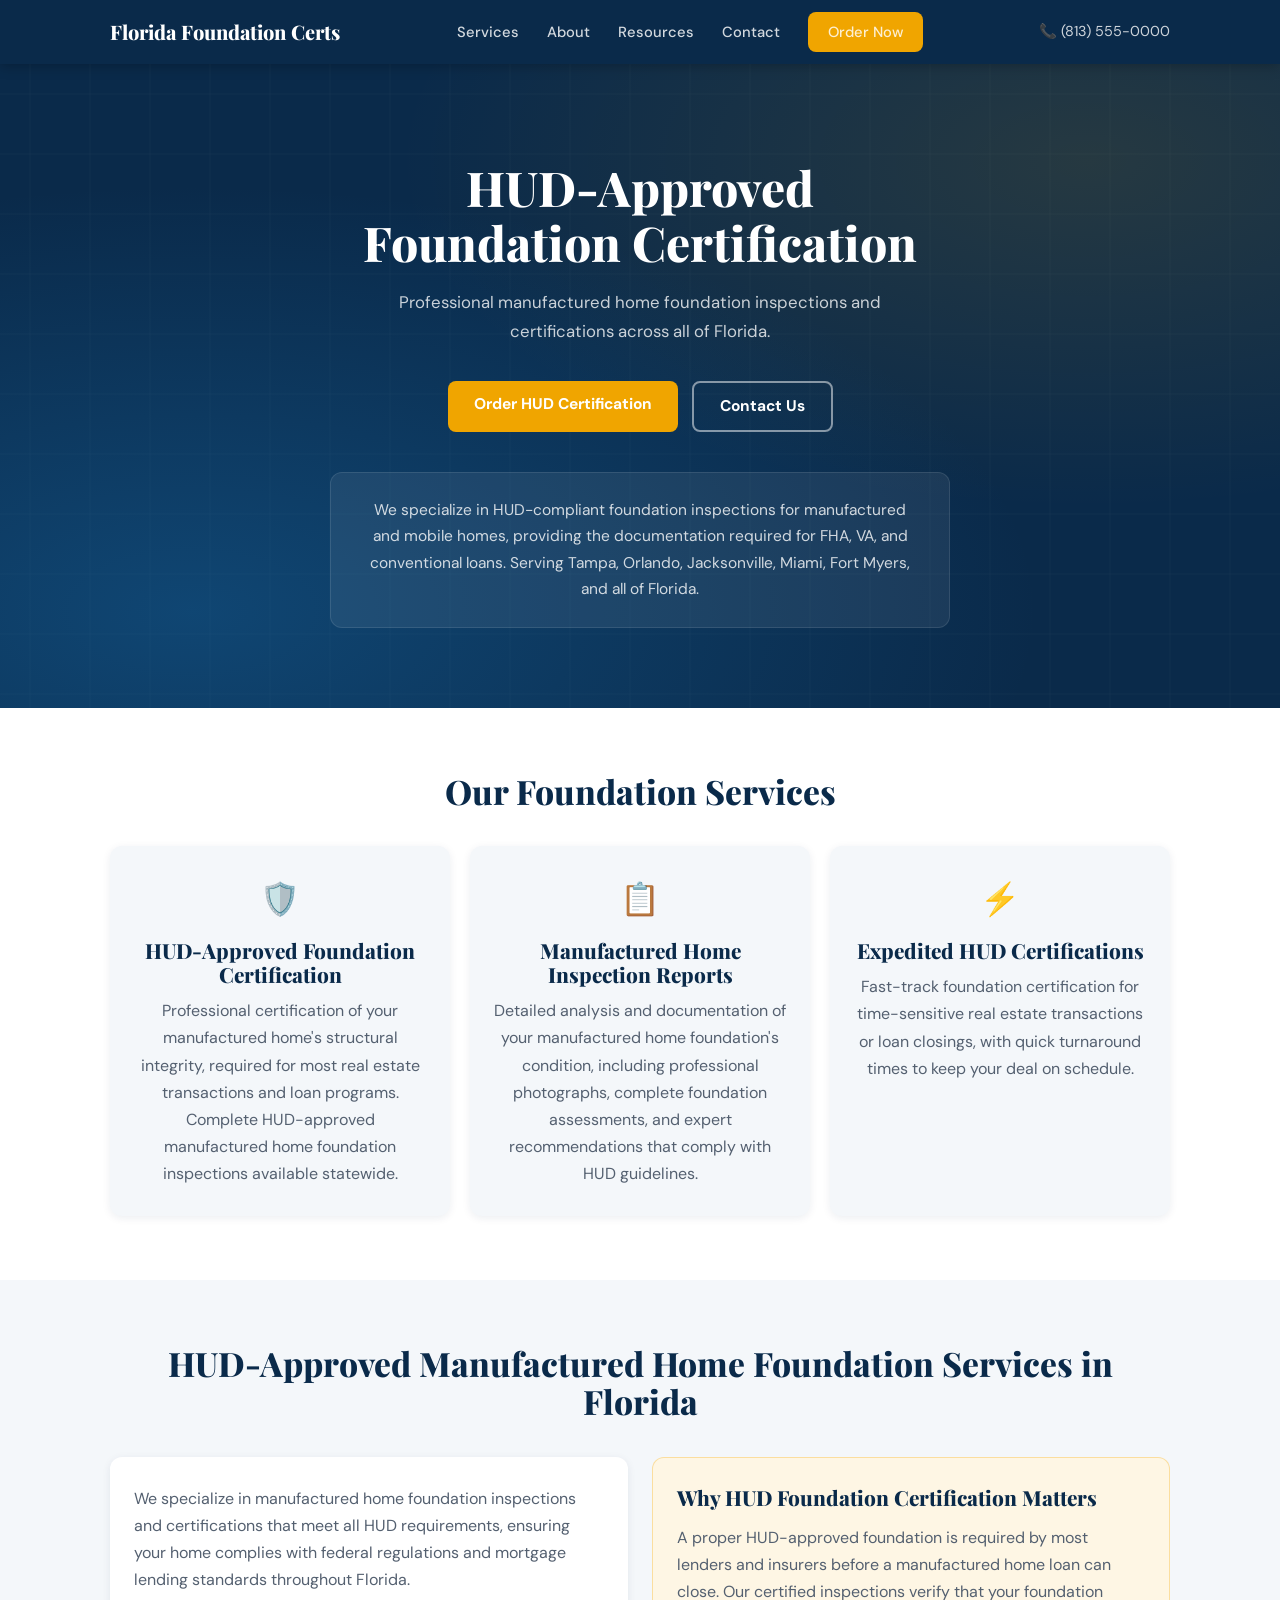
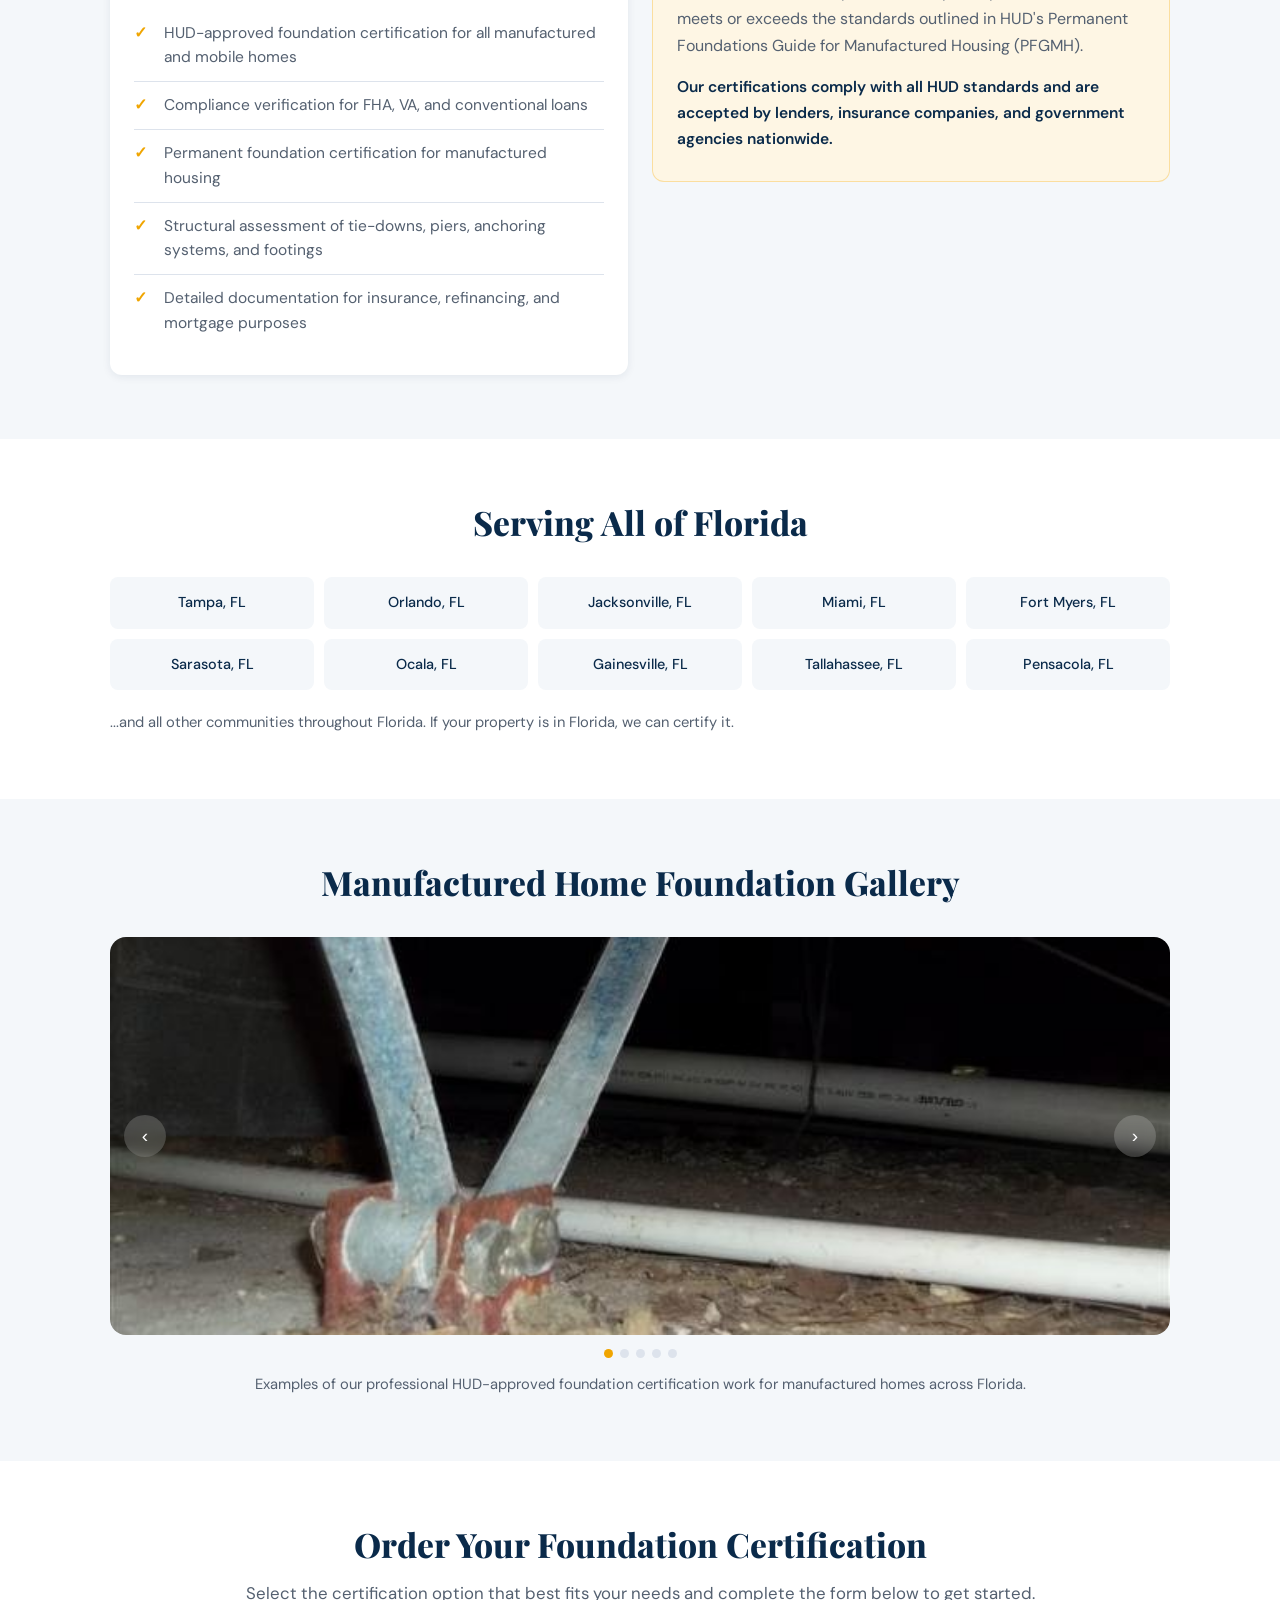
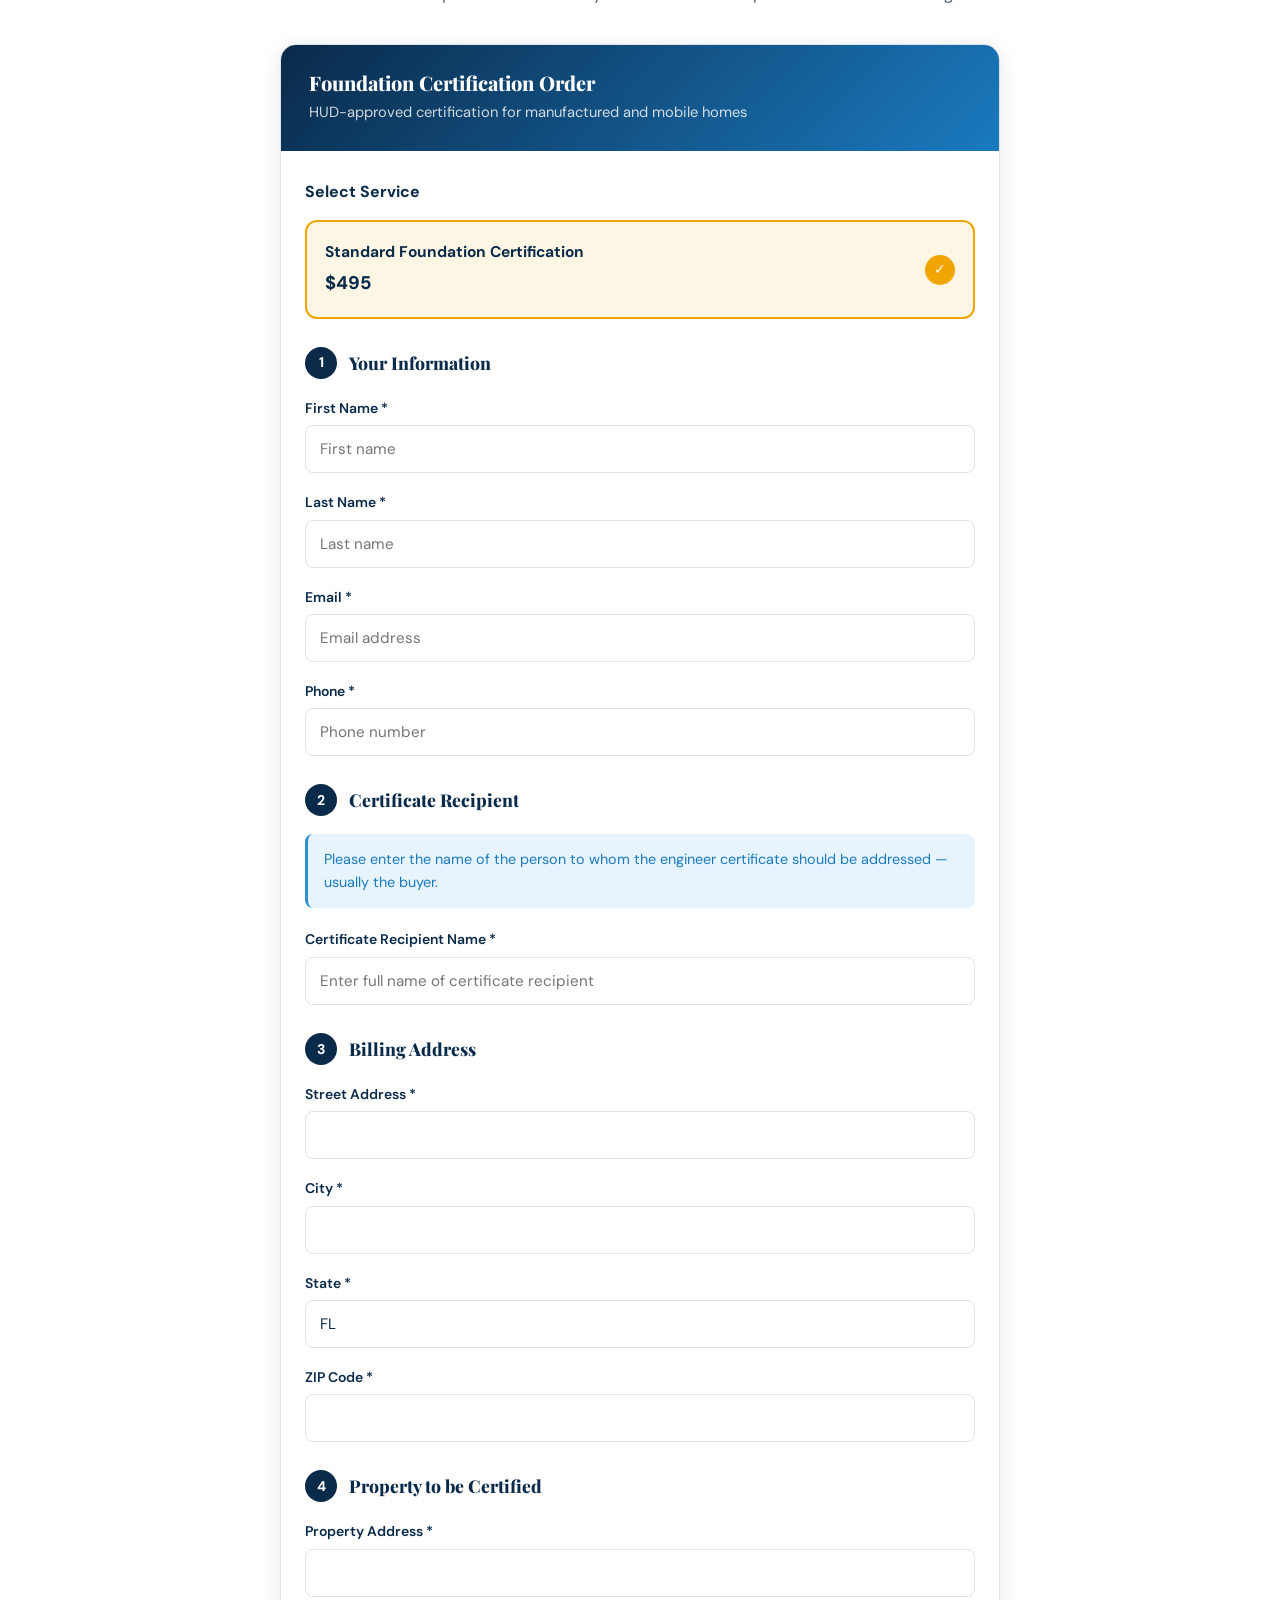
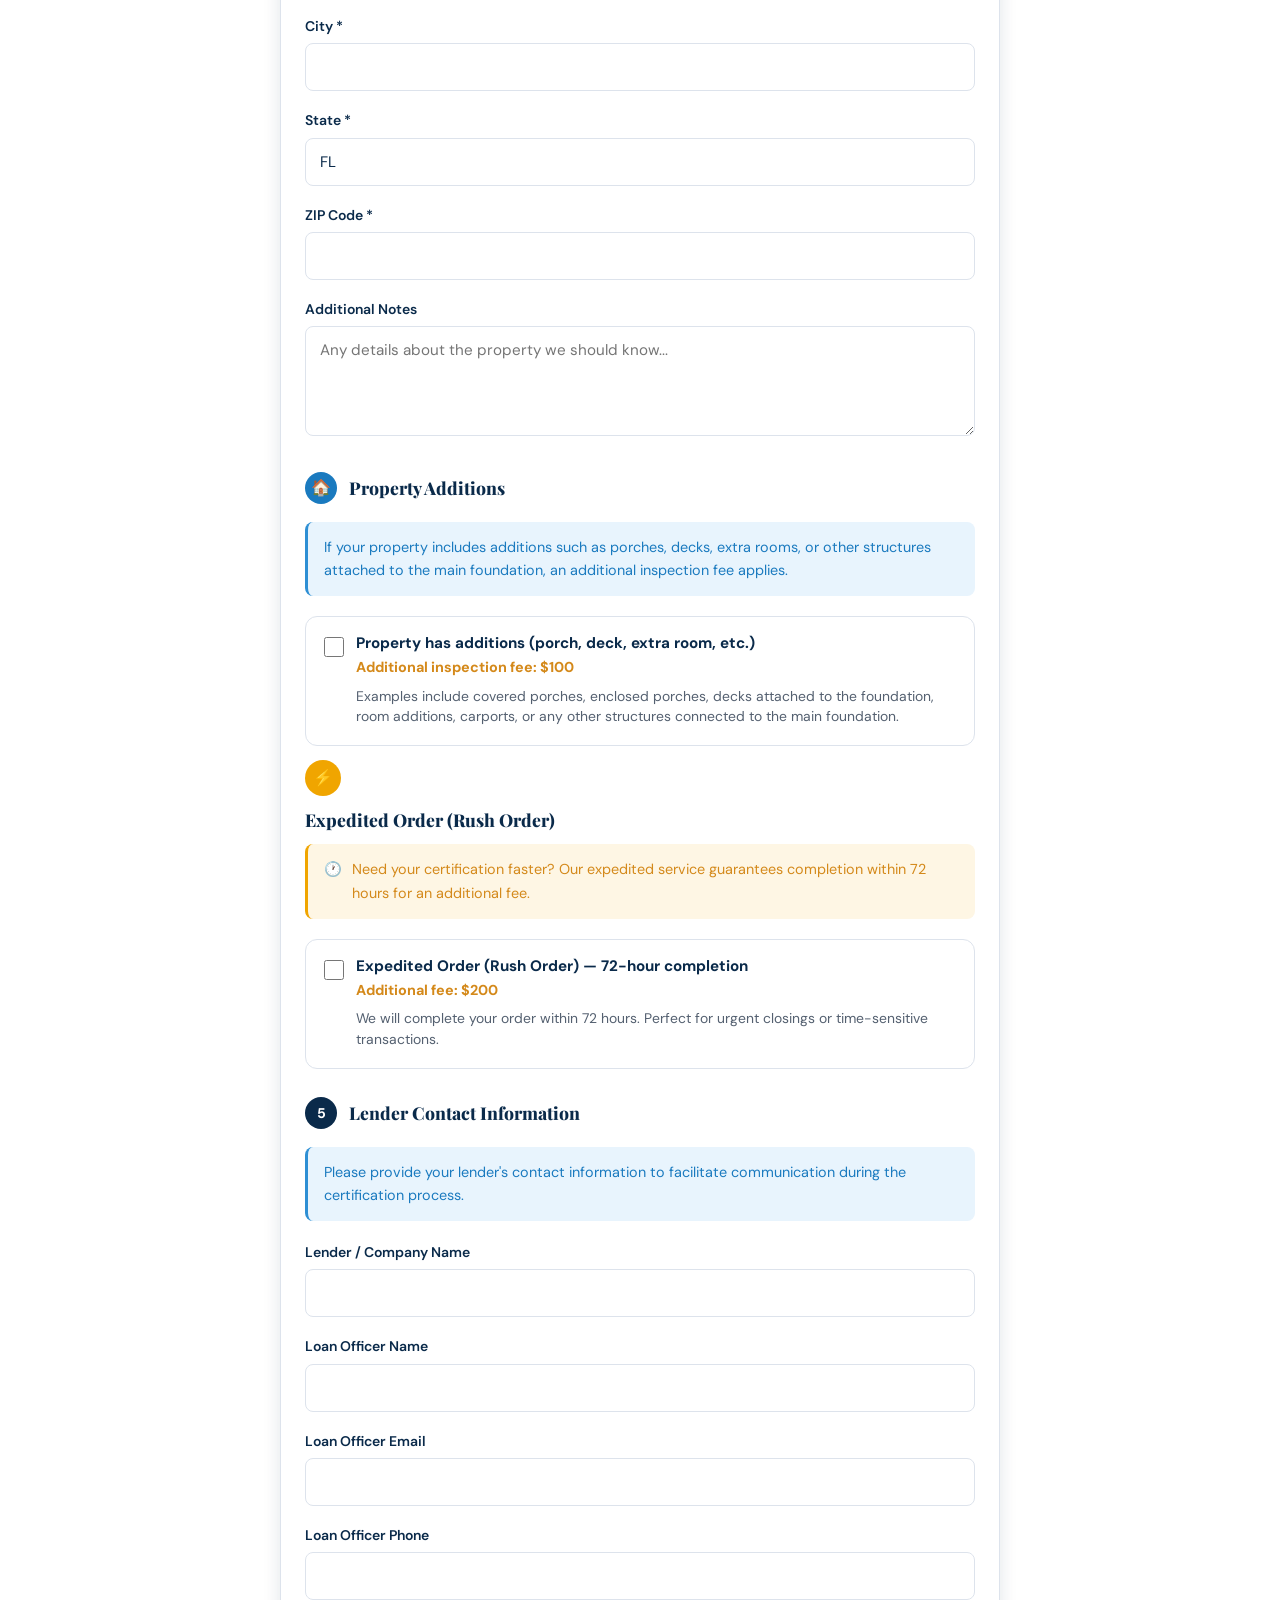
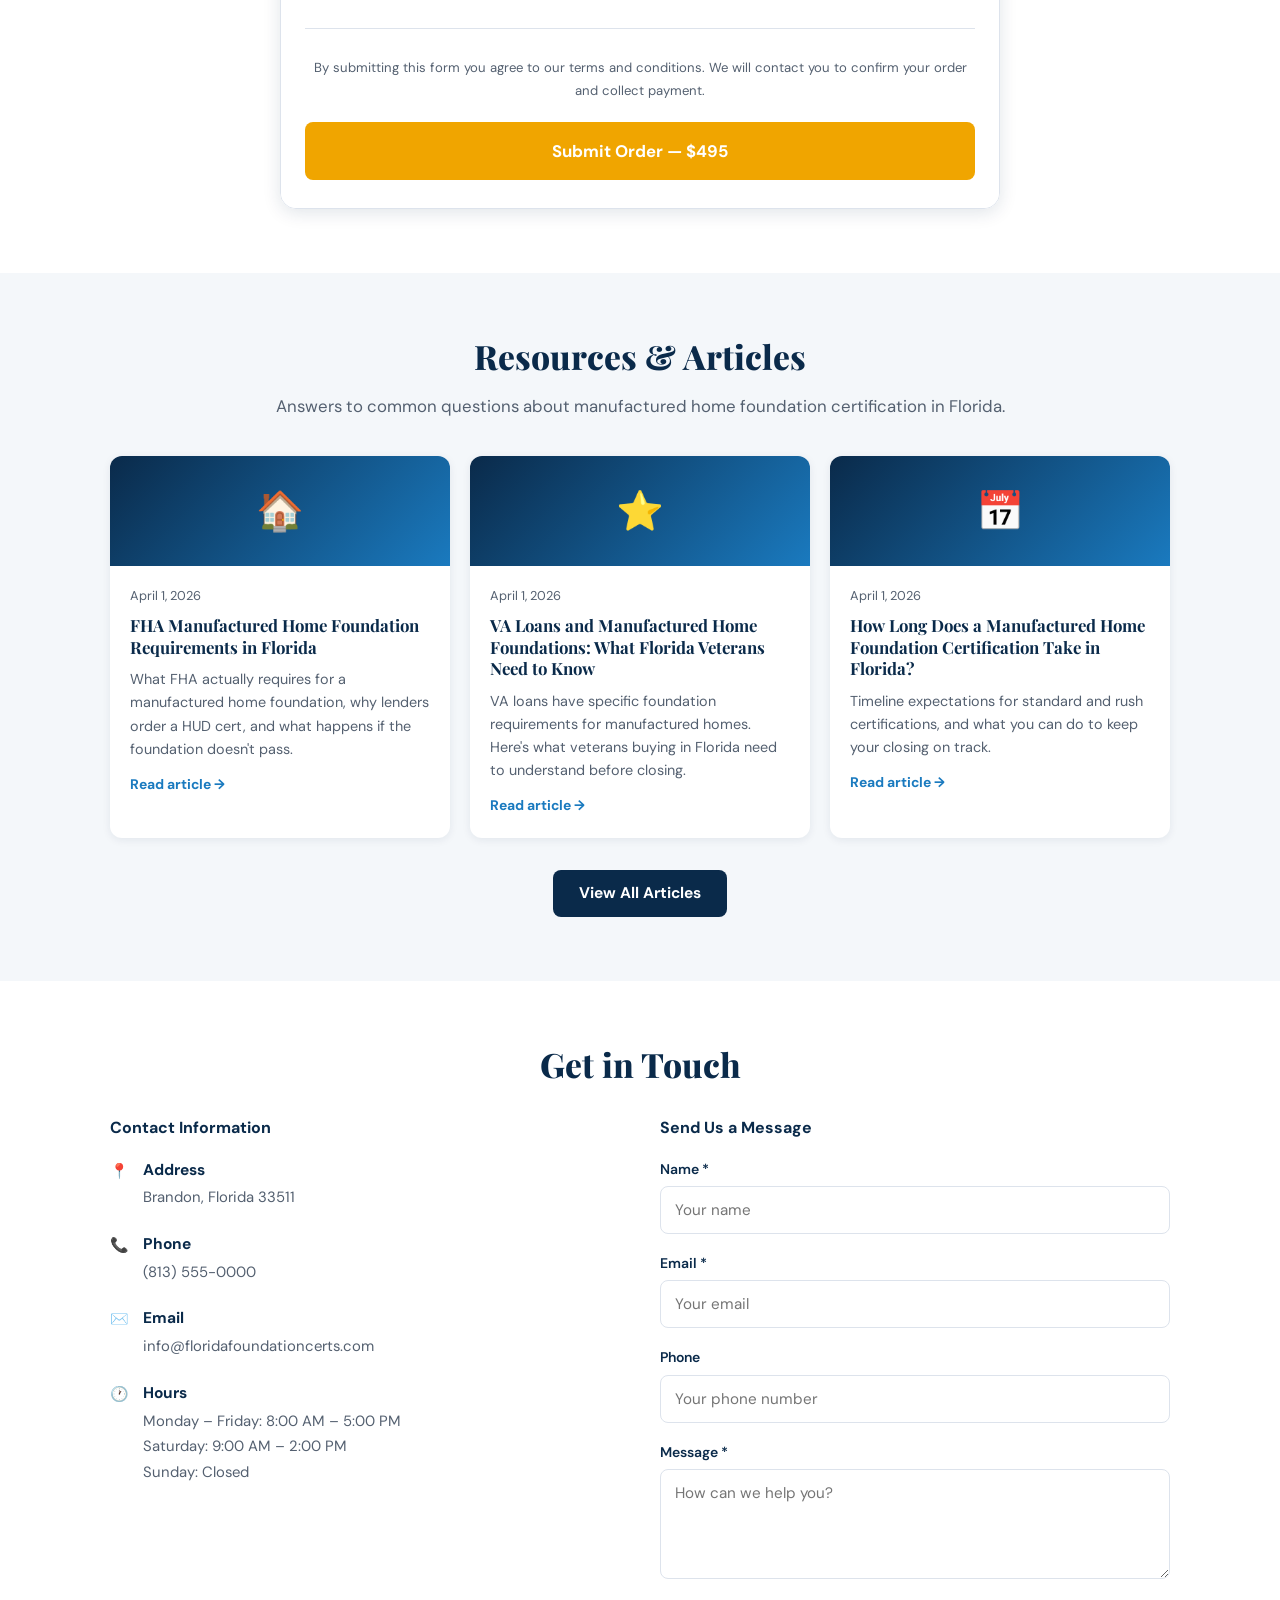
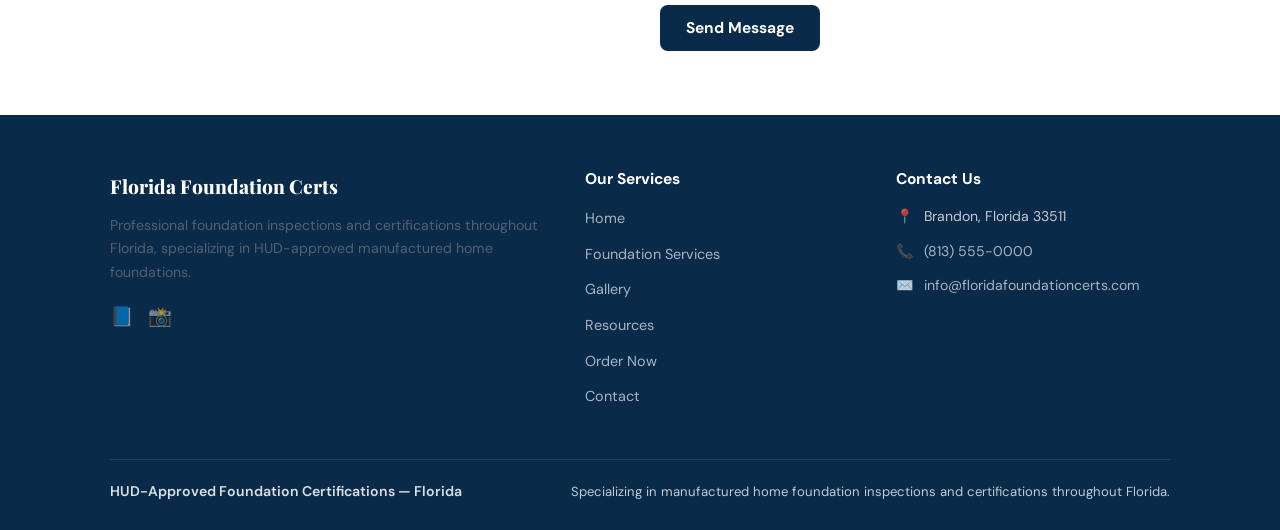
==== commit 88982b3f: "Add files via upload" ====
--- a/index.html
+++ b/index.html
@@ -164,7 +164,7 @@
     <h2 class="section-title">Manufactured Home Foundation Gallery</h2>
     <div class="gallery-wrap">
       <div class="gallery-track" id="galleryTrack">
-        <div class="gallery-slide"><div class="gallery-slide-icon">🏗️</div>Foundation Inspection — Piers &amp; Footings</div>
+      <div class="gallery-slide" style="background: #1a1a2e; background-image: url('blog/foundation-anchor.jpg'); background-size: cover; background-position: center;"></div>
         <div class="gallery-slide"><div class="gallery-slide-icon">🔩</div>Tie-Down Anchoring Assessment</div>
         <div class="gallery-slide"><div class="gallery-slide-icon">📐</div>Structural Compliance Documentation</div>
         <div class="gallery-slide"><div class="gallery-slide-icon">🏠</div>Crawl Space Evaluation</div>
@@ -199,103 +199,117 @@
       </div>
       <div class="order-body">
 
-        <div class="service-select-label">Select Service</div>
-        <div class="service-option">
-          <div>
-            <div class="service-option-name">Standard Foundation Certification</div>
-            <div class="service-option-price">$495</div>
+        <!-- Success message (hidden until submit) -->
+        <div id="orderSuccess" style="display:none; text-align:center; padding: 40px 20px;">
+          <div style="font-size:3rem; margin-bottom:16px;">✅</div>
+          <h3 style="color:var(--navy); margin-bottom:12px;">Order Received</h3>
+          <p>We've received your certification request and will be in touch within one business day to confirm details and next steps.</p>
+        </div>
+
+        <div id="orderForm">
+          <div class="service-select-label">Select Service</div>
+          <div class="service-option">
+            <div>
+              <div class="service-option-name">Standard Foundation Certification</div>
+              <div class="service-option-price" id="basePrice">$495</div>
+            </div>
+            <div class="check-circle">✓</div>
           </div>
-          <div class="check-circle">✓</div>
-        </div>
-
-        <!-- Step 1 -->
-        <div class="step-heading">
-          <div class="step-num">1</div>
-          <h3>Your Information</h3>
-        </div>
-        <div class="form-group"><label>First Name *</label><input type="text" placeholder="First name" /></div>
-        <div class="form-group"><label>Last Name *</label><input type="text" placeholder="Last name" /></div>
-        <div class="form-group"><label>Email *</label><input type="email" placeholder="Email address" /></div>
-        <div class="form-group"><label>Phone *</label><input type="tel" placeholder="Phone number" /></div>
-
-        <!-- Step 2 -->
-        <div class="step-heading">
-          <div class="step-num">2</div>
-          <h3>Certificate Recipient</h3>
-        </div>
-        <div class="callout-blue">Please enter the name of the person to whom the engineer certificate should be addressed — usually the buyer.</div>
-        <div class="form-group"><label>Certificate Recipient Name *</label><input type="text" placeholder="Enter full name of certificate recipient" /></div>
-
-        <!-- Step 3 -->
-        <div class="step-heading">
-          <div class="step-num">3</div>
-          <h3>Billing Address</h3>
-        </div>
-        <div class="form-group"><label>Street Address *</label><input type="text" /></div>
-        <div class="form-group"><label>City *</label><input type="text" /></div>
-        <div class="form-group"><label>State *</label><input type="text" value="FL" /></div>
-        <div class="form-group"><label>ZIP Code *</label><input type="text" /></div>
-
-        <!-- Step 4 -->
-        <div class="step-heading">
-          <div class="step-num">4</div>
-          <h3>Property to be Certified</h3>
-        </div>
-        <div class="form-group"><label>Property Address *</label><input type="text" /></div>
-        <div class="form-group"><label>City *</label><input type="text" /></div>
-        <div class="form-group"><label>State *</label><input type="text" value="FL" /></div>
-        <div class="form-group"><label>ZIP Code *</label><input type="text" /></div>
-        <div class="form-group"><label>Additional Notes</label><textarea placeholder="Any details about the property we should know..."></textarea></div>
-
-        <!-- Property Additions -->
-        <div class="step-heading">
-          <div class="step-num" style="background:var(--blue); font-size:1rem;">🏠</div>
-          <h3>Property Additions</h3>
-        </div>
-        <div class="callout-blue">If your property includes additions such as porches, decks, extra rooms, or other structures attached to the main foundation, an additional inspection fee applies.</div>
-        <div class="addon-card">
-          <div class="addon-header">
-            <input type="checkbox" class="addon-checkbox" id="addons" />
-            <div class="addon-info">
-              <h4>Property has additions (porch, deck, extra room, etc.)</h4>
-              <div class="addon-price">Additional inspection fee: $100</div>
-              <p>Examples include covered porches, enclosed porches, decks attached to the foundation, room additions, carports, or any other structures connected to the main foundation.</p>
-            </div>
-          </div>
-        </div>
-
-        <!-- Rush Order -->
-        <div class="rush-icon">⚡</div>
-        <h3 style="font-family:var(--font-display); font-size:1.1rem; color:var(--navy); margin-bottom:14px;">Expedited Order (Rush Order)</h3>
-        <div class="callout-gold">
-          <span>🕐</span>
-          <span>Need your certification faster? Our expedited service guarantees completion within 72 hours for an additional fee.</span>
-        </div>
-        <div class="addon-card">
-          <div class="addon-header">
-            <input type="checkbox" class="addon-checkbox" id="rush" />
-            <div class="addon-info">
-              <h4>Expedited Order (Rush Order) — 72-hour completion</h4>
-              <div class="addon-price">Additional fee: $200</div>
-              <p>We will complete your order within 72 hours. Perfect for urgent closings or time-sensitive transactions.</p>
-            </div>
-          </div>
-        </div>
-
-        <!-- Step 5 -->
-        <div class="step-heading">
-          <div class="step-num">5</div>
-          <h3>Lender Contact Information</h3>
-        </div>
-        <div class="callout-blue">Please provide your lender's contact information to facilitate communication during the certification process.</div>
-        <div class="form-group"><label>Lender / Company Name</label><input type="text" /></div>
-        <div class="form-group"><label>Loan Officer Name</label><input type="text" /></div>
-        <div class="form-group"><label>Loan Officer Email</label><input type="email" /></div>
-        <div class="form-group"><label>Loan Officer Phone</label><input type="tel" /></div>
-
-        <hr class="divider" />
-        <p class="terms-note">By clicking "Proceed to Payment," you agree to our terms and conditions.</p>
-        <button class="payment-btn">Proceed to Payment — $495</button>
+
+          <form id="certForm">
+            <input type="hidden" name="_formtype" value="ORDER" />
+            <input type="hidden" name="Total" id="totalField" value="$495" />
+
+            <!-- Step 1 -->
+            <div class="step-heading">
+              <div class="step-num">1</div>
+              <h3>Your Information</h3>
+            </div>
+            <div class="form-group"><label>First Name *</label><input type="text" name="First Name" placeholder="First name" required /></div>
+            <div class="form-group"><label>Last Name *</label><input type="text" name="Last Name" placeholder="Last name" required /></div>
+            <div class="form-group"><label>Email *</label><input type="email" name="Email" placeholder="Email address" required /></div>
+            <div class="form-group"><label>Phone *</label><input type="tel" name="Phone" placeholder="Phone number" required /></div>
+
+            <!-- Step 2 -->
+            <div class="step-heading">
+              <div class="step-num">2</div>
+              <h3>Certificate Recipient</h3>
+            </div>
+            <div class="callout-blue">Please enter the name of the person to whom the engineer certificate should be addressed — usually the buyer.</div>
+            <div class="form-group"><label>Certificate Recipient Name *</label><input type="text" name="Certificate Recipient" placeholder="Enter full name of certificate recipient" required /></div>
+
+            <!-- Step 3 -->
+            <div class="step-heading">
+              <div class="step-num">3</div>
+              <h3>Billing Address</h3>
+            </div>
+            <div class="form-group"><label>Street Address *</label><input type="text" name="Billing Street" required /></div>
+            <div class="form-group"><label>City *</label><input type="text" name="Billing City" required /></div>
+            <div class="form-group"><label>State *</label><input type="text" name="Billing State" value="FL" required /></div>
+            <div class="form-group"><label>ZIP Code *</label><input type="text" name="Billing ZIP" required /></div>
+
+            <!-- Step 4 -->
+            <div class="step-heading">
+              <div class="step-num">4</div>
+              <h3>Property to be Certified</h3>
+            </div>
+            <div class="form-group"><label>Property Address *</label><input type="text" name="Property Address" required /></div>
+            <div class="form-group"><label>City *</label><input type="text" name="Property City" required /></div>
+            <div class="form-group"><label>State *</label><input type="text" name="Property State" value="FL" required /></div>
+            <div class="form-group"><label>ZIP Code *</label><input type="text" name="Property ZIP" required /></div>
+            <div class="form-group"><label>Additional Notes</label><textarea name="Additional Notes" placeholder="Any details about the property we should know..."></textarea></div>
+
+            <!-- Property Additions -->
+            <div class="step-heading">
+              <div class="step-num" style="background:var(--blue); font-size:1rem;">🏠</div>
+              <h3>Property Additions</h3>
+            </div>
+            <div class="callout-blue">If your property includes additions such as porches, decks, extra rooms, or other structures attached to the main foundation, an additional inspection fee applies.</div>
+            <div class="addon-card">
+              <div class="addon-header">
+                <input type="checkbox" class="addon-checkbox" id="addons" name="Property Additions" value="Yes — additional $100" />
+                <div class="addon-info">
+                  <h4>Property has additions (porch, deck, extra room, etc.)</h4>
+                  <div class="addon-price">Additional inspection fee: $100</div>
+                  <p>Examples include covered porches, enclosed porches, decks attached to the foundation, room additions, carports, or any other structures connected to the main foundation.</p>
+                </div>
+              </div>
+            </div>
+
+            <!-- Rush Order -->
+            <div class="rush-icon">⚡</div>
+            <h3 style="font-family:var(--font-display); font-size:1.1rem; color:var(--navy); margin-bottom:14px;">Expedited Order (Rush Order)</h3>
+            <div class="callout-gold">
+              <span>🕐</span>
+              <span>Need your certification faster? Our expedited service guarantees completion within 72 hours for an additional fee.</span>
+            </div>
+            <div class="addon-card">
+              <div class="addon-header">
+                <input type="checkbox" class="addon-checkbox" id="rush" name="Rush Order" value="Yes — additional $200" />
+                <div class="addon-info">
+                  <h4>Expedited Order (Rush Order) — 72-hour completion</h4>
+                  <div class="addon-price">Additional fee: $200</div>
+                  <p>We will complete your order within 72 hours. Perfect for urgent closings or time-sensitive transactions.</p>
+                </div>
+              </div>
+            </div>
+
+            <!-- Step 5 -->
+            <div class="step-heading">
+              <div class="step-num">5</div>
+              <h3>Lender Contact Information</h3>
+            </div>
+            <div class="callout-blue">Please provide your lender's contact information to facilitate communication during the certification process.</div>
+            <div class="form-group"><label>Lender / Company Name</label><input type="text" name="Lender Company" /></div>
+            <div class="form-group"><label>Loan Officer Name</label><input type="text" name="Loan Officer Name" /></div>
+            <div class="form-group"><label>Loan Officer Email</label><input type="email" name="Loan Officer Email" /></div>
+            <div class="form-group"><label>Loan Officer Phone</label><input type="tel" name="Loan Officer Phone" /></div>
+
+            <hr class="divider" />
+            <p class="terms-note">By submitting this form you agree to our terms and conditions. We will contact you to confirm your order and collect payment.</p>
+            <button type="submit" class="payment-btn" id="submitBtn">Submit Order — $495</button>
+          </form>
+        </div>
 
       </div>
     </div>
@@ -381,11 +395,18 @@
 
       <div>
         <h4 style="font-weight:700; font-size:1rem; color:var(--navy); margin-bottom:20px;">Send Us a Message</h4>
-        <div class="form-group"><label>Name *</label><input type="text" placeholder="Your name" /></div>
-        <div class="form-group"><label>Email *</label><input type="email" placeholder="Your email" /></div>
-        <div class="form-group"><label>Phone</label><input type="tel" placeholder="Your phone number" /></div>
-        <div class="form-group"><label>Message *</label><textarea placeholder="How can we help you?"></textarea></div>
-        <button class="btn btn-navy">Send Message</button>
+        <div id="contactSuccess" style="display:none; padding:28px; background:var(--gray-bg); border-radius:var(--radius-md); text-align:center;">
+          <div style="font-size:2rem; margin-bottom:10px;">✅</div>
+          <p style="color:var(--navy); font-weight:600;">Message received. We'll be in touch shortly.</p>
+        </div>
+        <form id="contactForm" style="">
+          <input type="hidden" name="_formtype" value="CONTACT" />
+          <div class="form-group"><label>Name *</label><input type="text" name="Name" placeholder="Your name" required /></div>
+          <div class="form-group"><label>Email *</label><input type="email" name="Email" placeholder="Your email" required /></div>
+          <div class="form-group"><label>Phone</label><input type="tel" name="Phone" placeholder="Your phone number" /></div>
+          <div class="form-group"><label>Message *</label><textarea name="Message" placeholder="How can we help you?" required></textarea></div>
+          <button type="submit" class="btn btn-navy">Send Message</button>
+        </form>
       </div>
 
     </div>
@@ -438,12 +459,12 @@
 </footer>
 
 <script>
+  const FORMSPREE = 'https://formspree.io/f/xbdparoj';
+
   // Hamburger menu
   const hamburger = document.getElementById('hamburger');
   const mobileMenu = document.getElementById('mobileMenu');
-  hamburger.addEventListener('click', () => {
-    mobileMenu.classList.toggle('open');
-  });
+  hamburger.addEventListener('click', () => mobileMenu.classList.toggle('open'));
   document.querySelectorAll('.mobile-link').forEach(link => {
     link.addEventListener('click', () => mobileMenu.classList.remove('open'));
   });
@@ -451,33 +472,71 @@
   // Gallery slider
   let current = 0;
   const total = 5;
-  function changeSlide(dir) {
-    current = (current + dir + total) % total;
-    updateSlider();
-  }
-  function goToSlide(n) {
-    current = n;
-    updateSlider();
-  }
+  function changeSlide(dir) { current = (current + dir + total) % total; updateSlider(); }
+  function goToSlide(n) { current = n; updateSlider(); }
   function updateSlider() {
     document.getElementById('galleryTrack').style.transform = `translateX(-${current * 100}%)`;
-    document.querySelectorAll('.gallery-dot').forEach((d, i) => {
-      d.classList.toggle('active', i === current);
-    });
+    document.querySelectorAll('.gallery-dot').forEach((d, i) => d.classList.toggle('active', i === current));
   }
 
-  // Payment button — dynamic total
+  // Dynamic order total
   const addonsCheck = document.getElementById('addons');
   const rushCheck = document.getElementById('rush');
-  const payBtn = document.querySelector('.payment-btn');
+  const submitBtn = document.getElementById('submitBtn');
+  const totalField = document.getElementById('totalField');
+
   function updateTotal() {
-    let total = 495;
-    if (addonsCheck.checked) total += 100;
-    if (rushCheck.checked) total += 200;
-    payBtn.textContent = `Proceed to Payment — $${total}`;
+    let amount = 495;
+    if (addonsCheck.checked) amount += 100;
+    if (rushCheck.checked) amount += 200;
+    submitBtn.textContent = `Submit Order — $${amount}`;
+    totalField.value = `$${amount}`;
   }
   addonsCheck.addEventListener('change', updateTotal);
   rushCheck.addEventListener('change', updateTotal);
+
+  // Order form submission
+  document.getElementById('certForm').addEventListener('submit', async function(e) {
+    e.preventDefault();
+    submitBtn.textContent = 'Submitting...';
+    submitBtn.disabled = true;
+    const data = new FormData(this);
+    try {
+      const res = await fetch(FORMSPREE, { method: 'POST', body: data, headers: { 'Accept': 'application/json' } });
+      if (res.ok) {
+        document.getElementById('orderForm').style.display = 'none';
+        document.getElementById('orderSuccess').style.display = 'block';
+      } else {
+        submitBtn.textContent = 'Error — please try again';
+        submitBtn.disabled = false;
+      }
+    } catch {
+      submitBtn.textContent = 'Error — please try again';
+      submitBtn.disabled = false;
+    }
+  });
+
+  // Contact form submission
+  document.getElementById('contactForm').addEventListener('submit', async function(e) {
+    e.preventDefault();
+    const btn = this.querySelector('button[type="submit"]');
+    btn.textContent = 'Sending...';
+    btn.disabled = true;
+    const data = new FormData(this);
+    try {
+      const res = await fetch(FORMSPREE, { method: 'POST', body: data, headers: { 'Accept': 'application/json' } });
+      if (res.ok) {
+        document.getElementById('contactForm').style.display = 'none';
+        document.getElementById('contactSuccess').style.display = 'block';
+      } else {
+        btn.textContent = 'Error — please try again';
+        btn.disabled = false;
+      }
+    } catch {
+      btn.textContent = 'Error — please try again';
+      btn.disabled = false;
+    }
+  });
 </script>
 
 </body>
--- a/styles.css
+++ b/styles.css
@@ -93,8 +93,8 @@
 /* ---- SECTION SPACING ---- */
 .section { padding: 64px 0; }
 .section-sm { padding: 48px 0; }
-.section-title { color: var(--navy); margin-bottom: 36px; }
-.section-subtitle { color: var(--gray-text); font-size: 1.05rem; margin-top: -20px; margin-bottom: 36px; }
+.section-title { color: var(--navy); margin-bottom: 36px; text-align: center; }
+.section-subtitle { color: var(--gray-text); font-size: 1.05rem; margin-top: -20px; margin-bottom: 36px; text-align: center; }
 
 /* ---- CARDS ---- */
 .card {
@@ -102,6 +102,7 @@
   border-radius: var(--radius-md);
   box-shadow: var(--shadow-sm);
   padding: 28px 24px;
+  text-align: center;
 }
 .card-icon {
   font-size: 2rem;
@@ -247,7 +248,7 @@
 }
 .nav-logo {
   font-family: var(--font-display);
-  font-size: 1rem;
+  font-size: 1.25rem;
   font-weight: 800;
   color: var(--white);
   text-decoration: none;
@@ -411,6 +412,7 @@
   color: var(--gold);
   font-weight: 700;
 }
+.about .card { text-align: left; }
 .why-box {
   background: var(--gold-pale);
   border: 1.5px solid rgba(240,165,0,0.3);
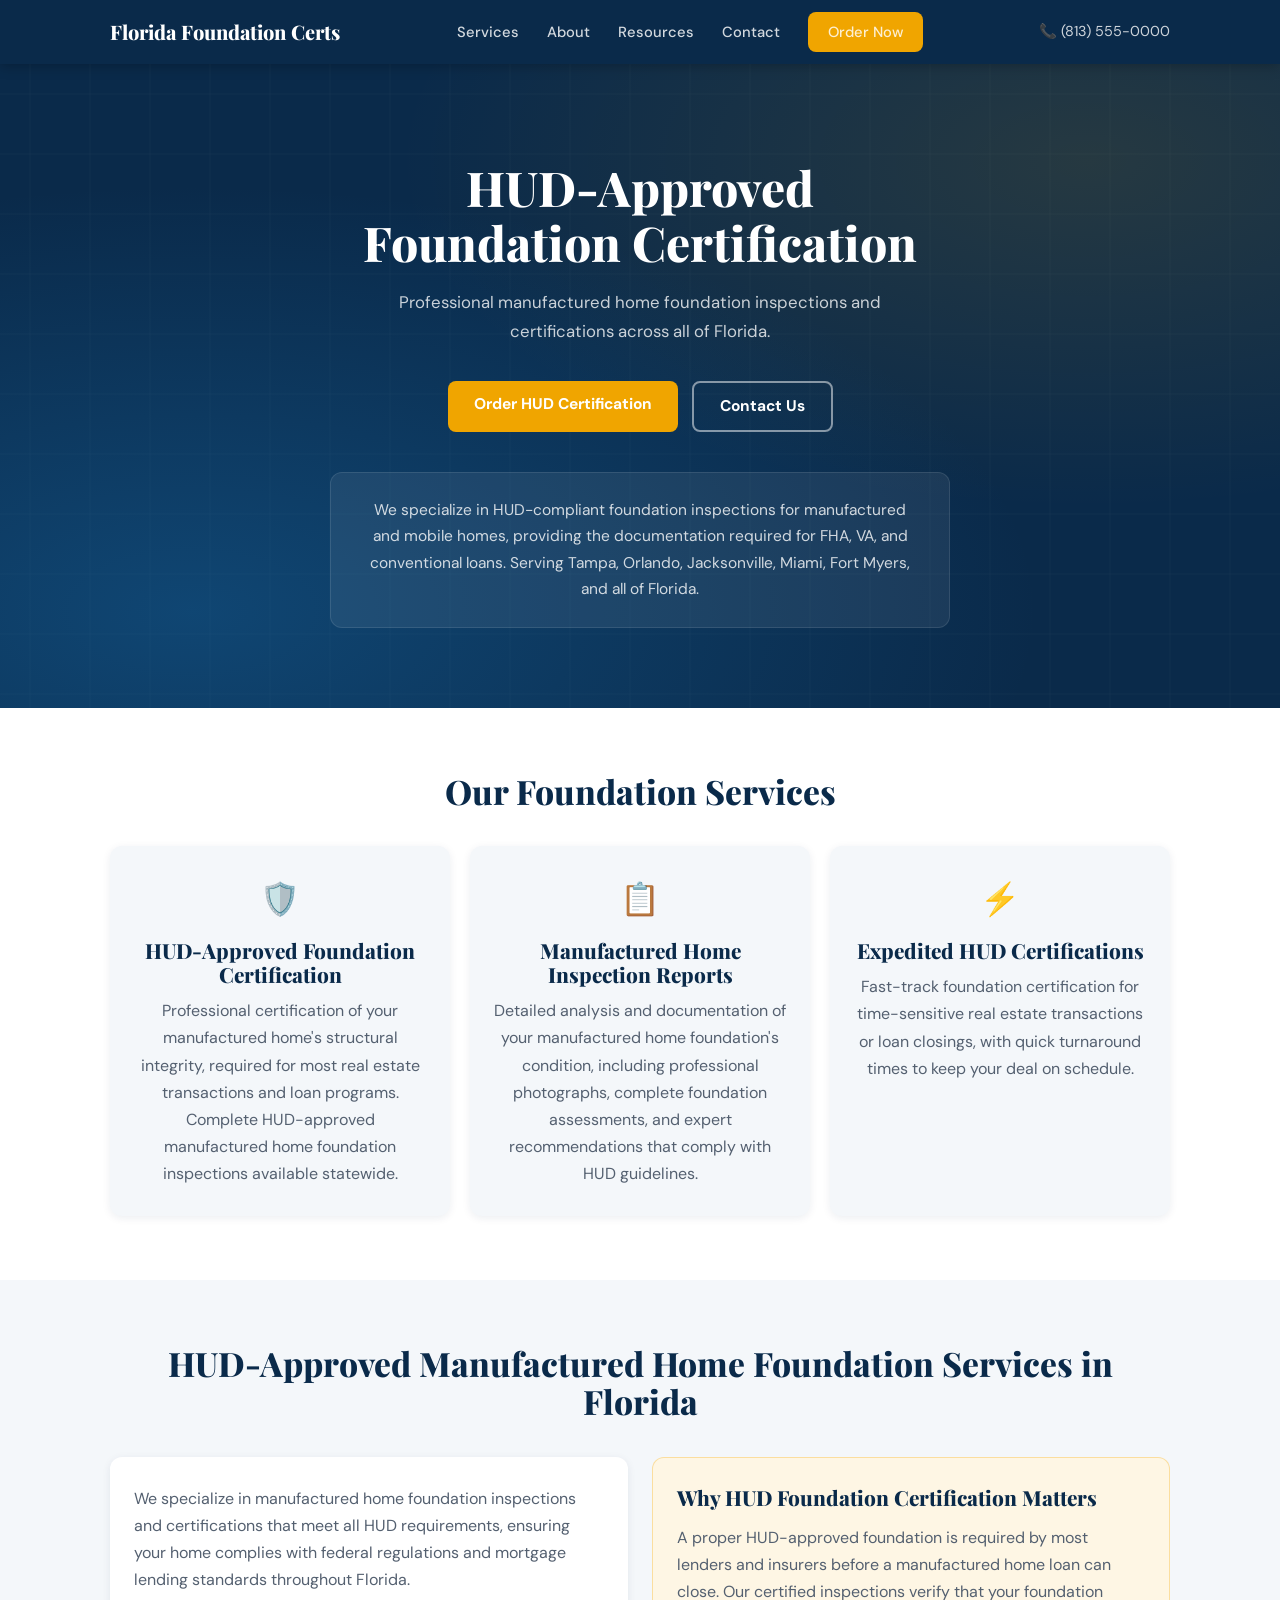
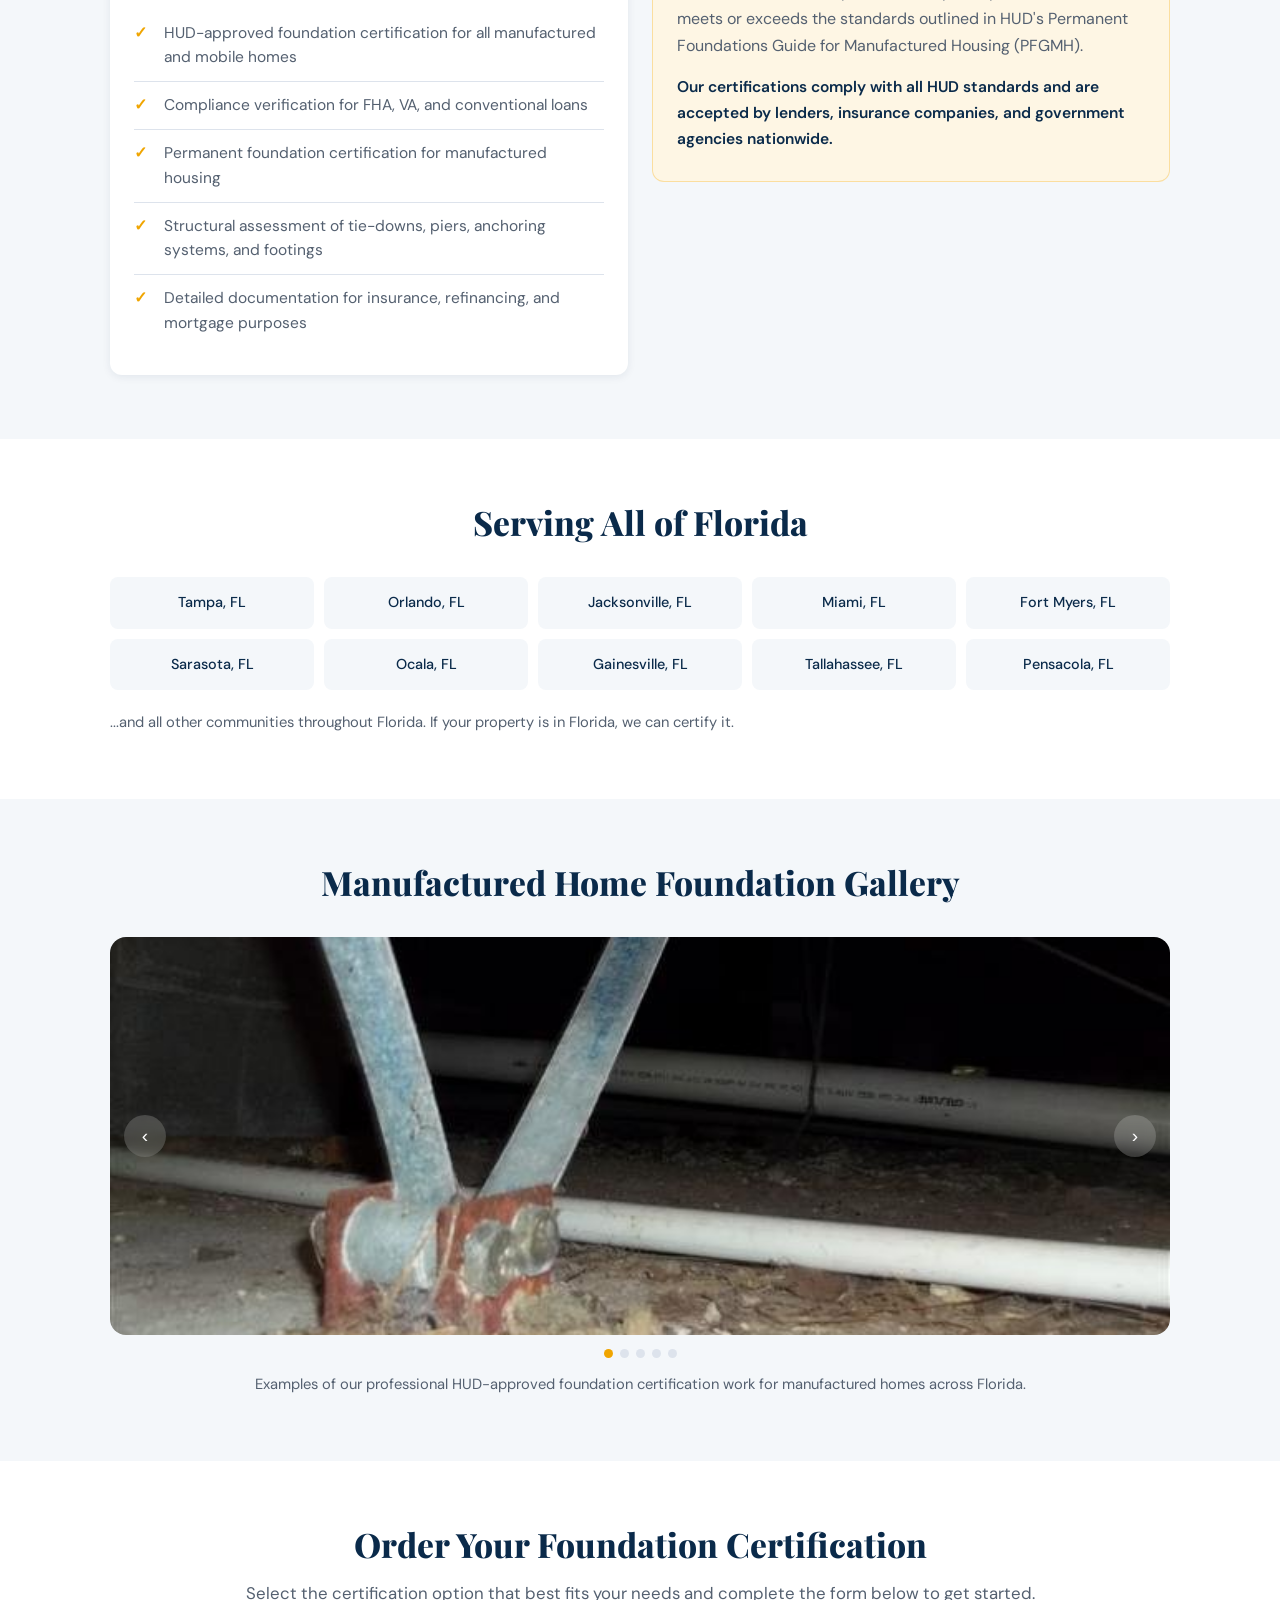
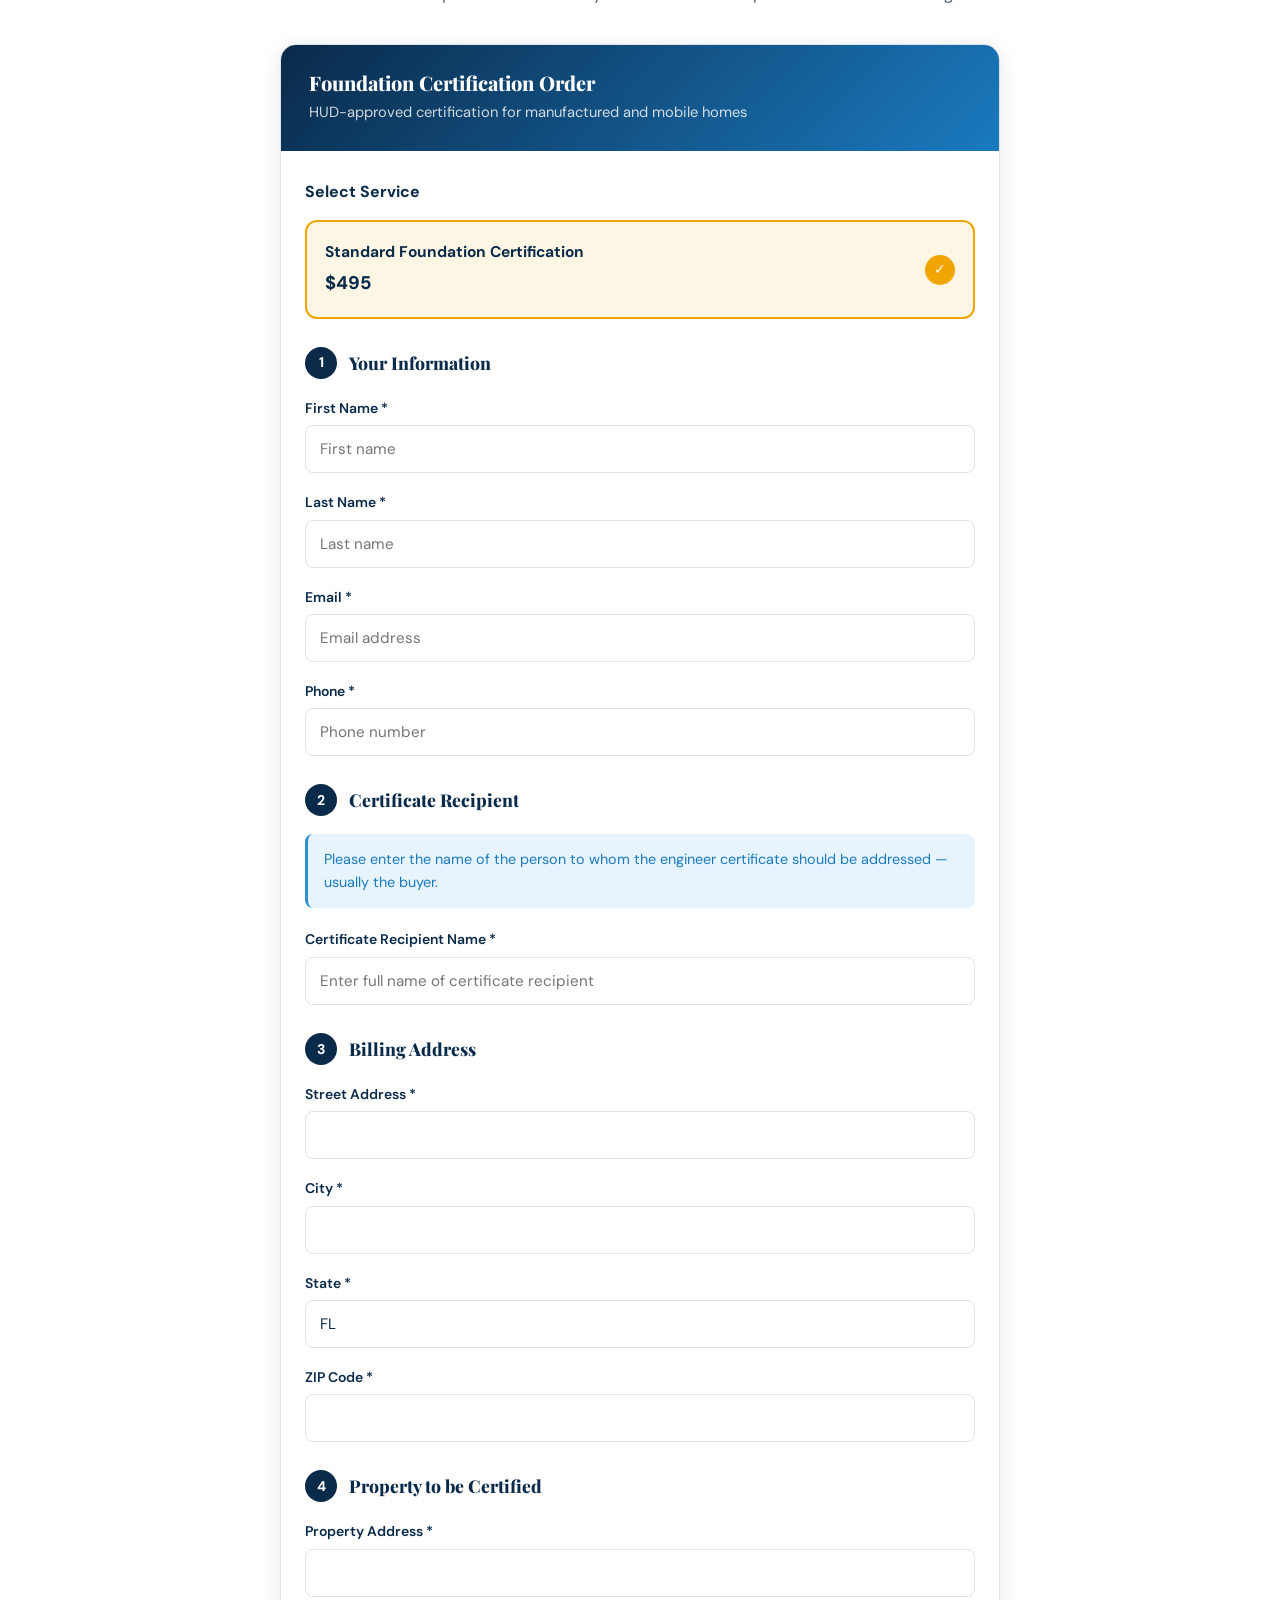
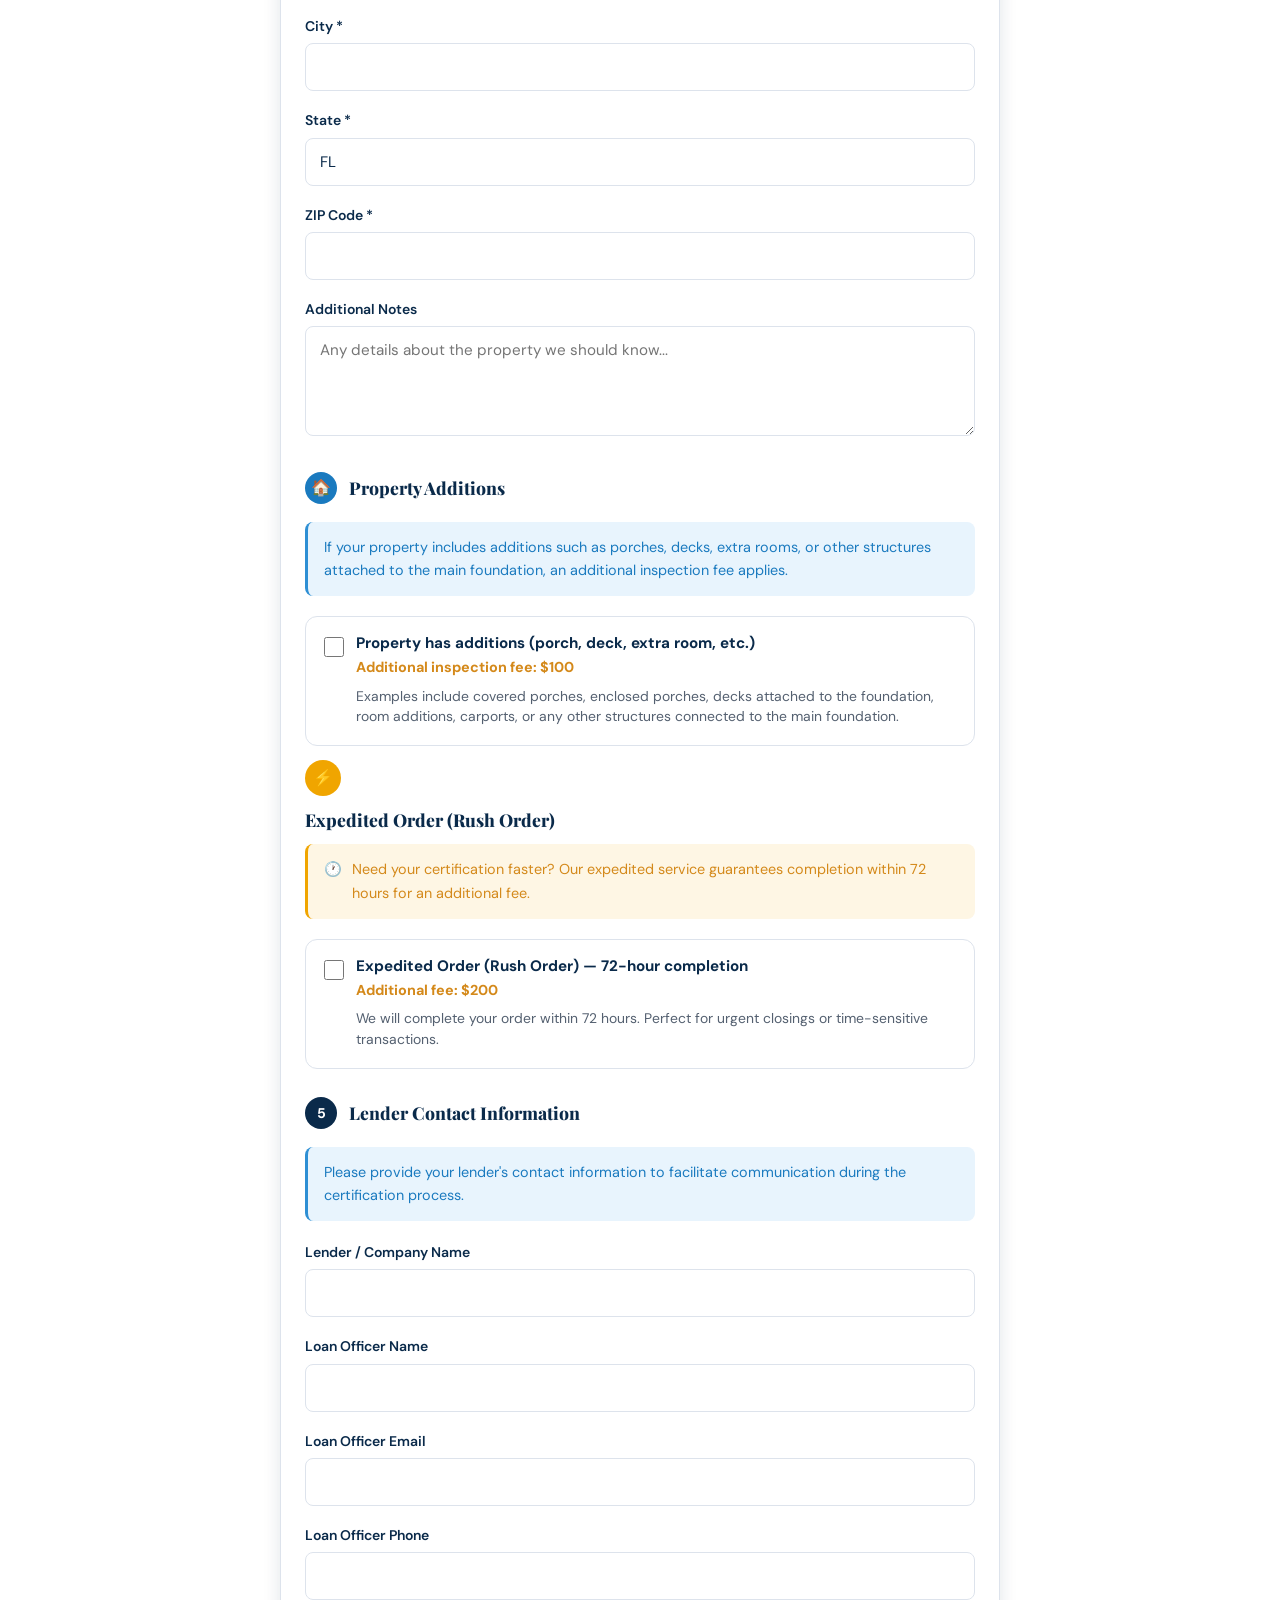
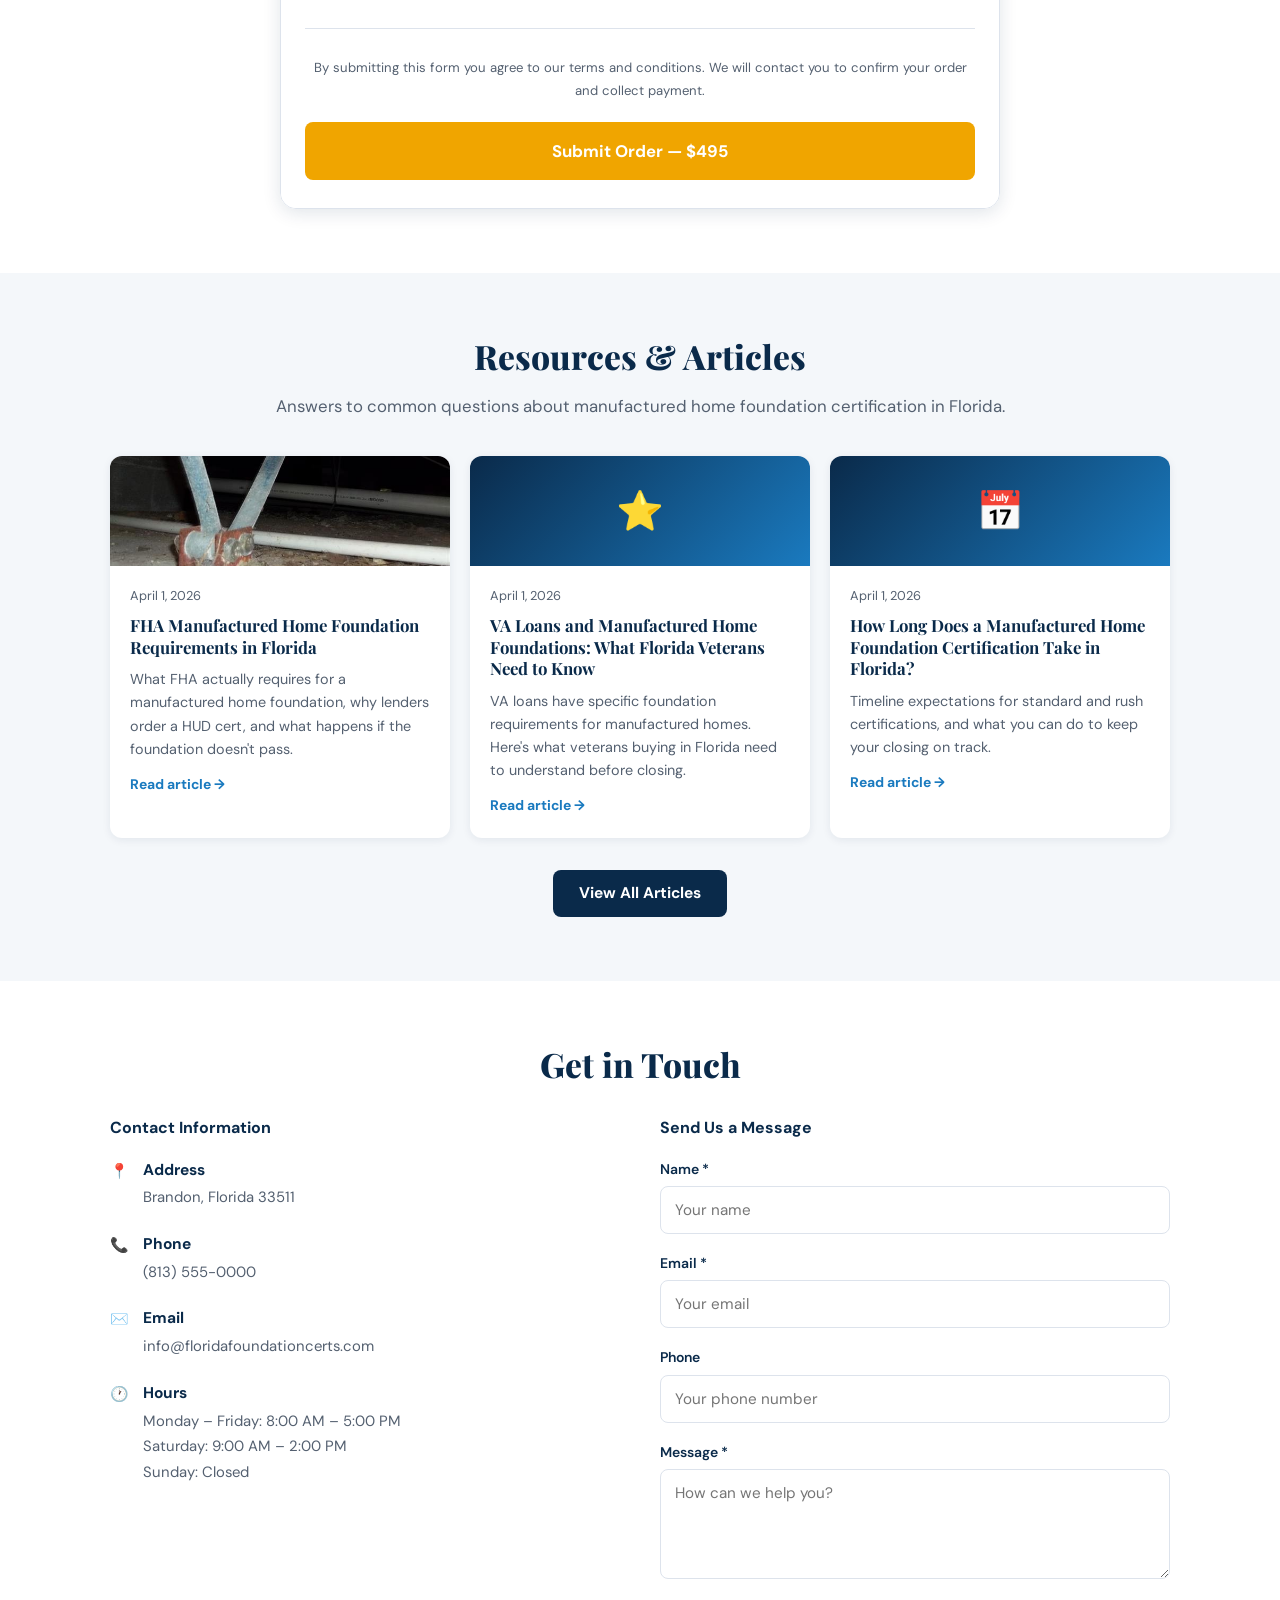
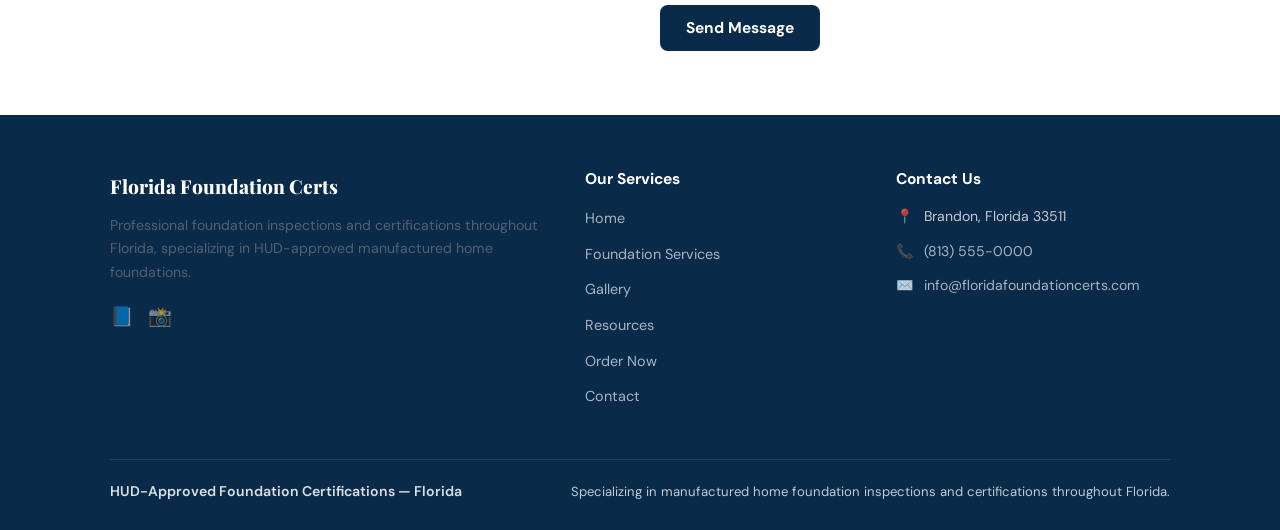
==== commit 0c733d72: "Add files via upload" ====
--- a/index.html
+++ b/index.html
@@ -164,7 +164,7 @@
     <h2 class="section-title">Manufactured Home Foundation Gallery</h2>
     <div class="gallery-wrap">
       <div class="gallery-track" id="galleryTrack">
-      <div class="gallery-slide" style="background: #1a1a2e; background-image: url('blog/foundation-anchor.jpg'); background-size: cover; background-position: center;"></div>
+      <div class="gallery-slide" style="background: #1a1a2e; background-image: url('images/foundation-anchor.jpg'); background-size: cover; background-position: center;"></div>
         <div class="gallery-slide"><div class="gallery-slide-icon">🔩</div>Tie-Down Anchoring Assessment</div>
         <div class="gallery-slide"><div class="gallery-slide-icon">📐</div>Structural Compliance Documentation</div>
         <div class="gallery-slide"><div class="gallery-slide-icon">🏠</div>Crawl Space Evaluation</div>
@@ -326,7 +326,7 @@
     <div class="blog-grid">
 
       <a href="blog/fha-manufactured-home-foundation-requirements-florida.html" class="blog-card">
-        <div class="blog-card-img">🏠</div>
+        <div class="blog-card-img" style="background-image: url('images/foundation-anchor.jpg'); background-size: cover; background-position: center;"></div>
         <div class="blog-card-body">
           <div class="blog-card-date">April 1, 2026</div>
           <div class="blog-card-title">FHA Manufactured Home Foundation Requirements in Florida</div>
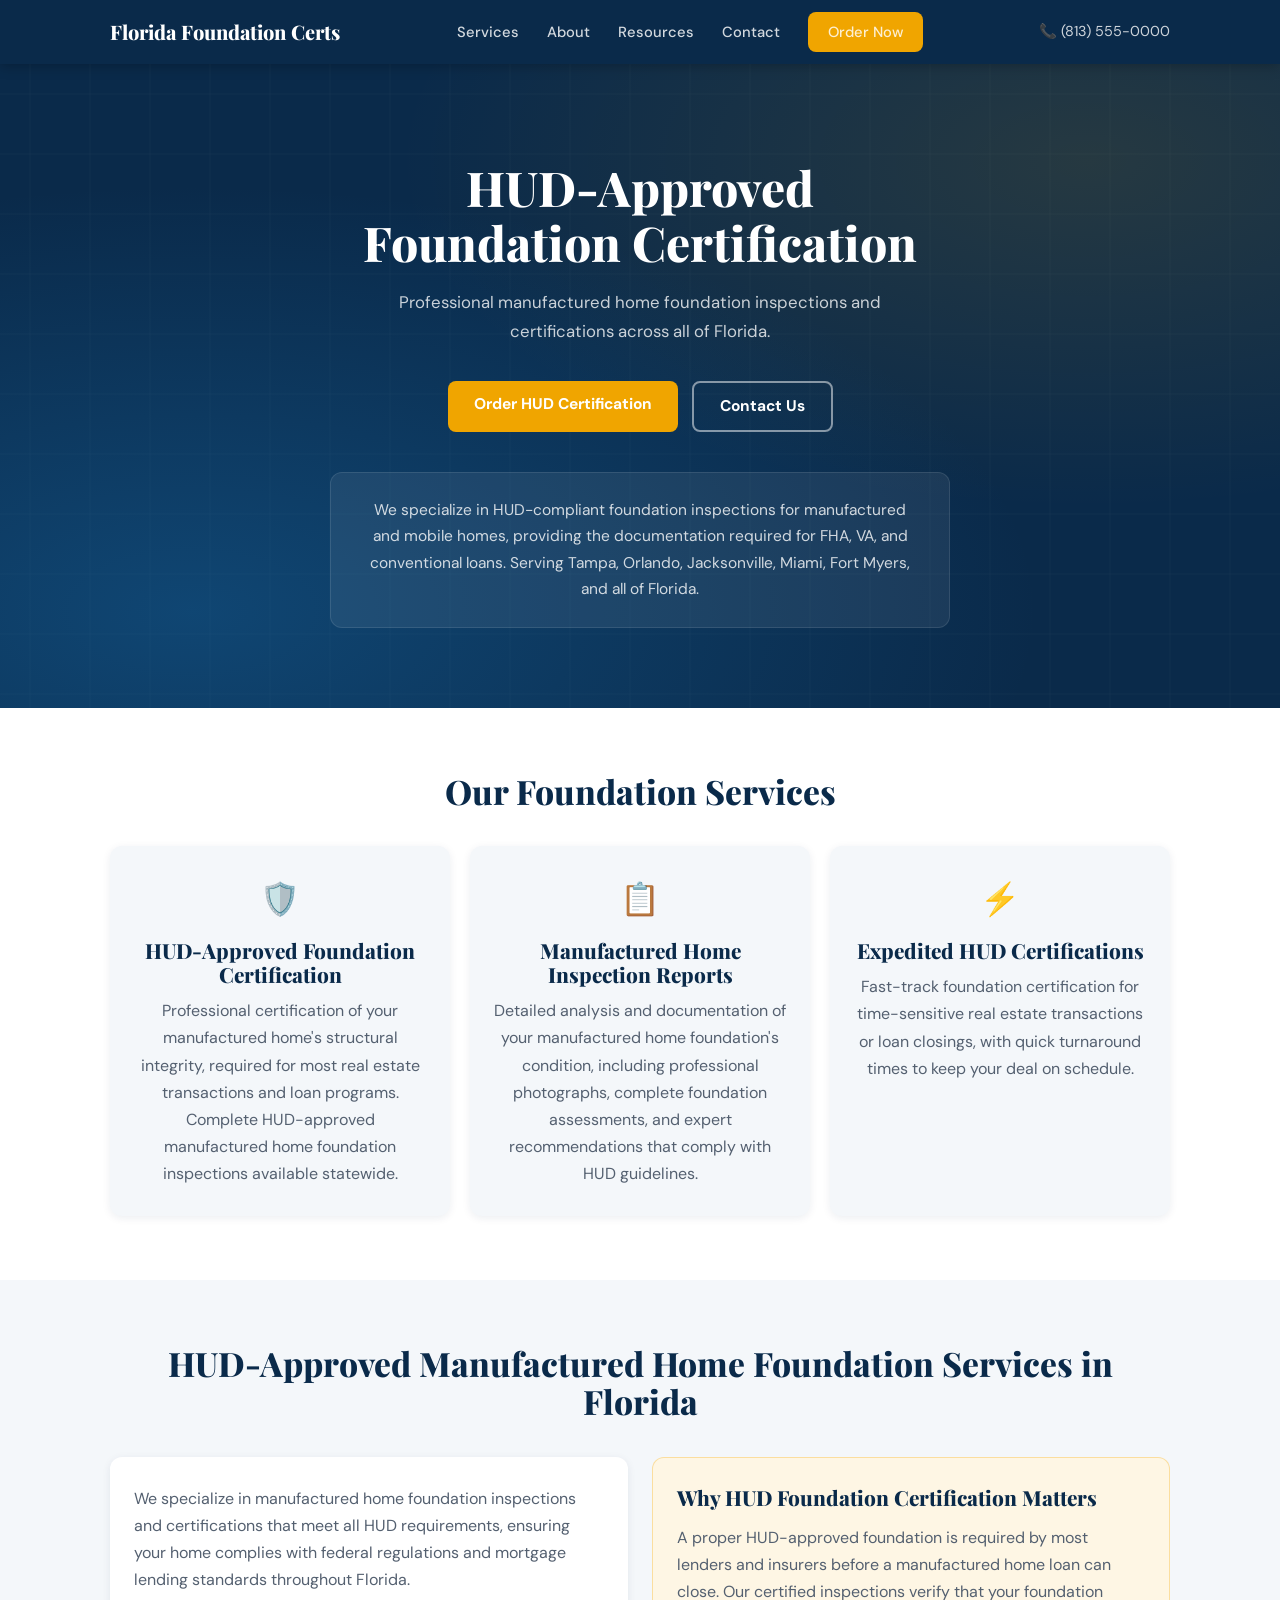
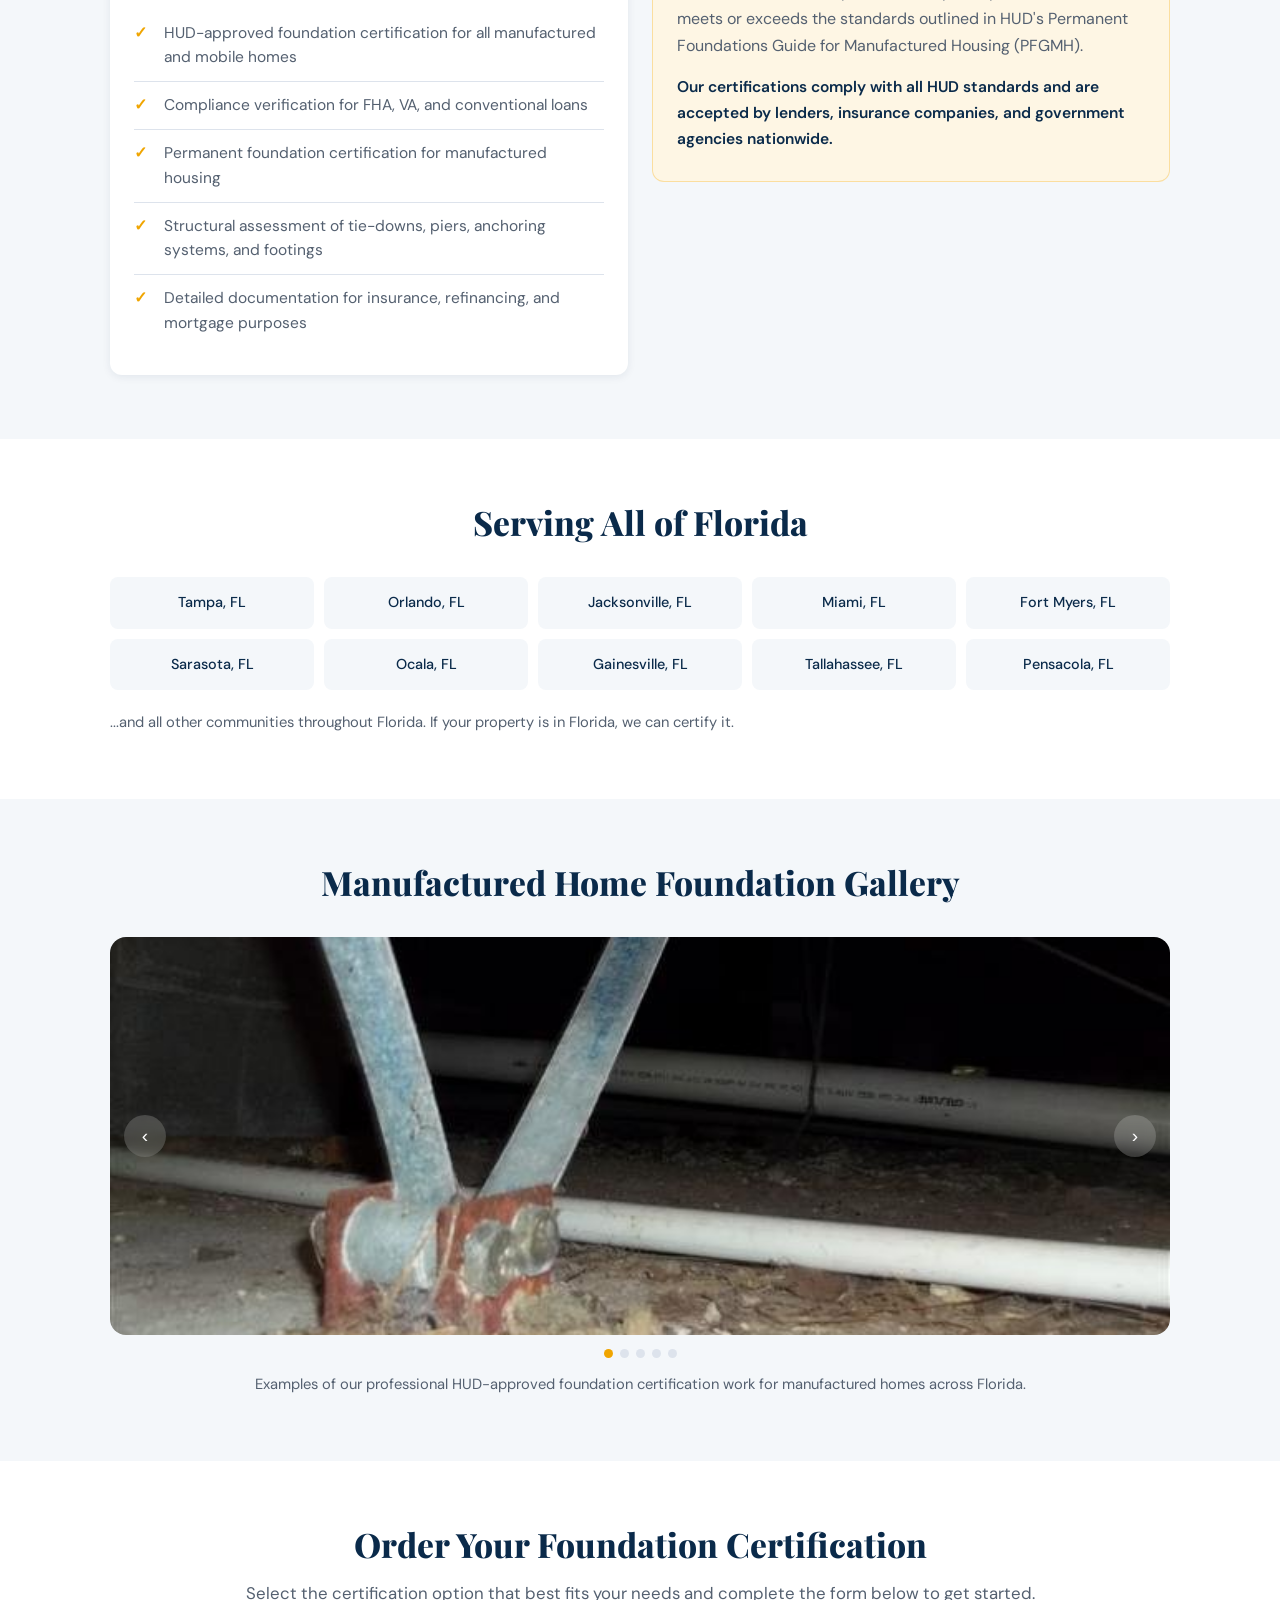
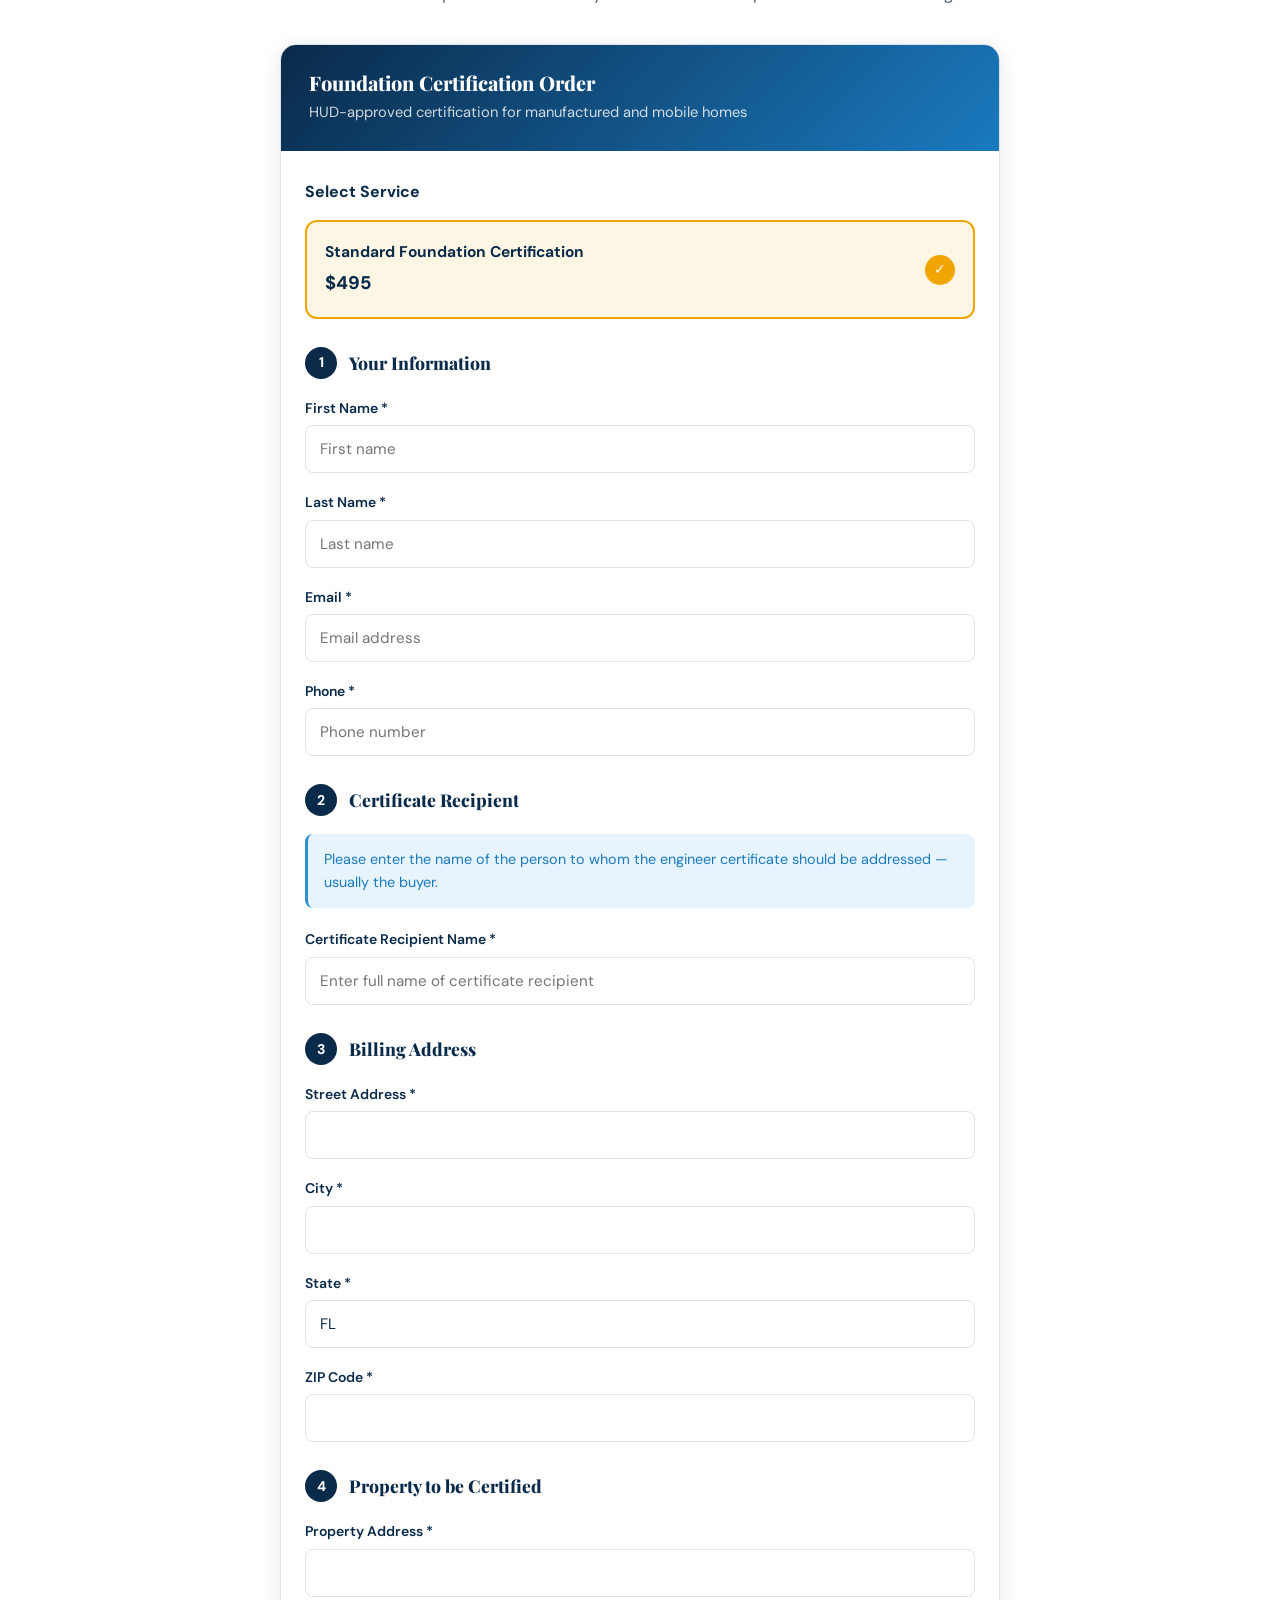
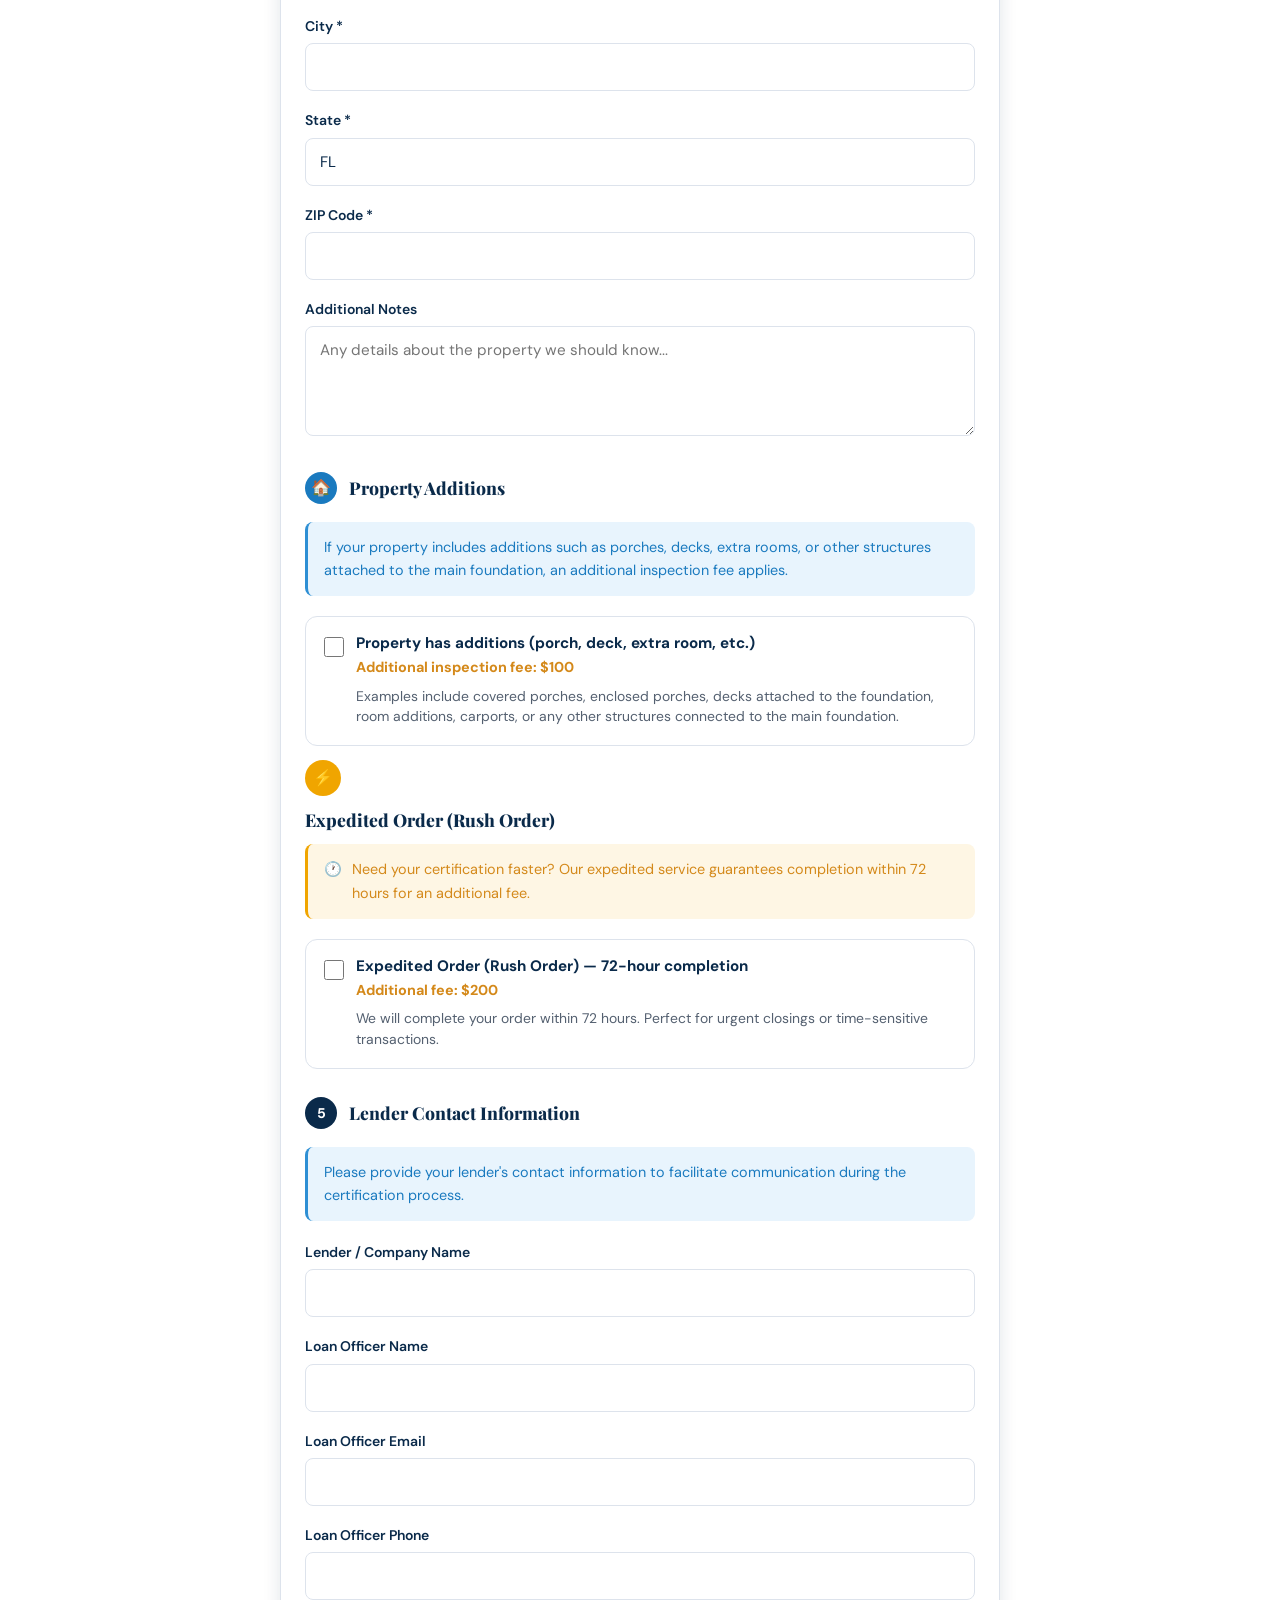
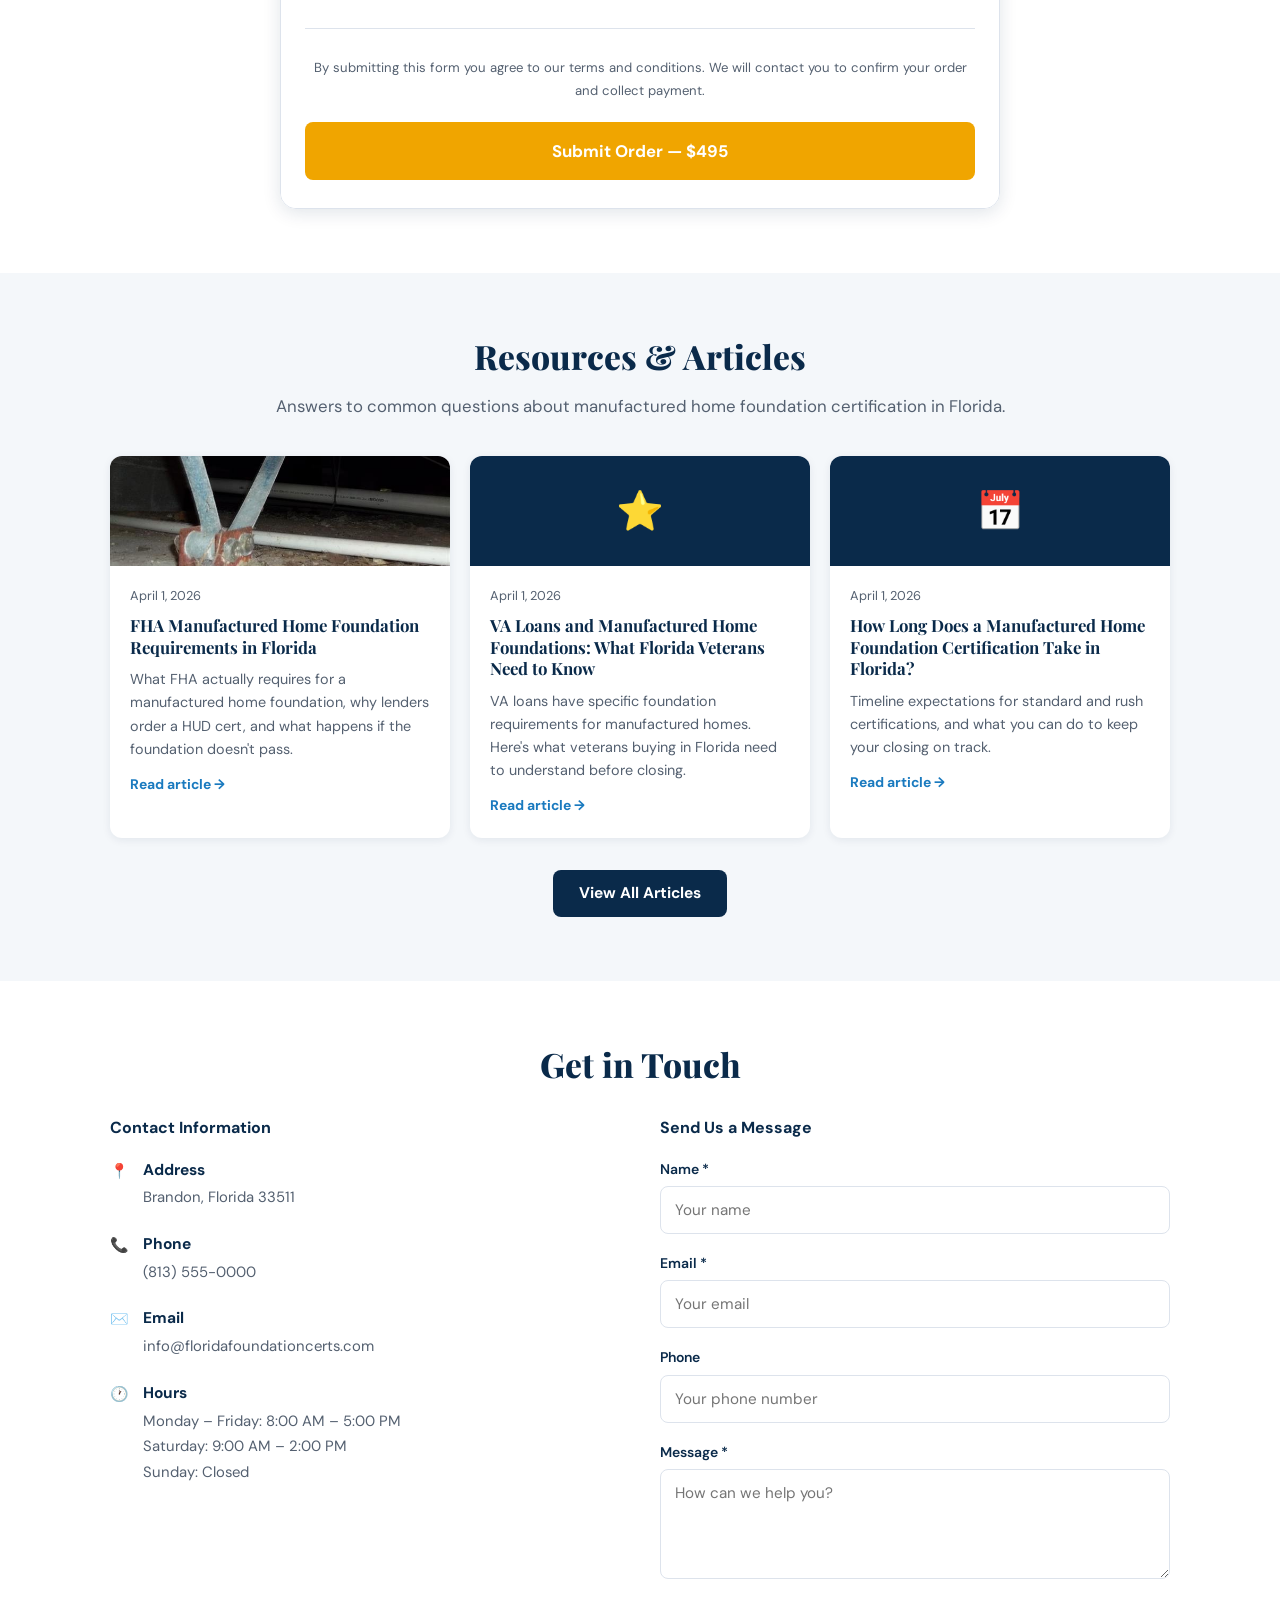
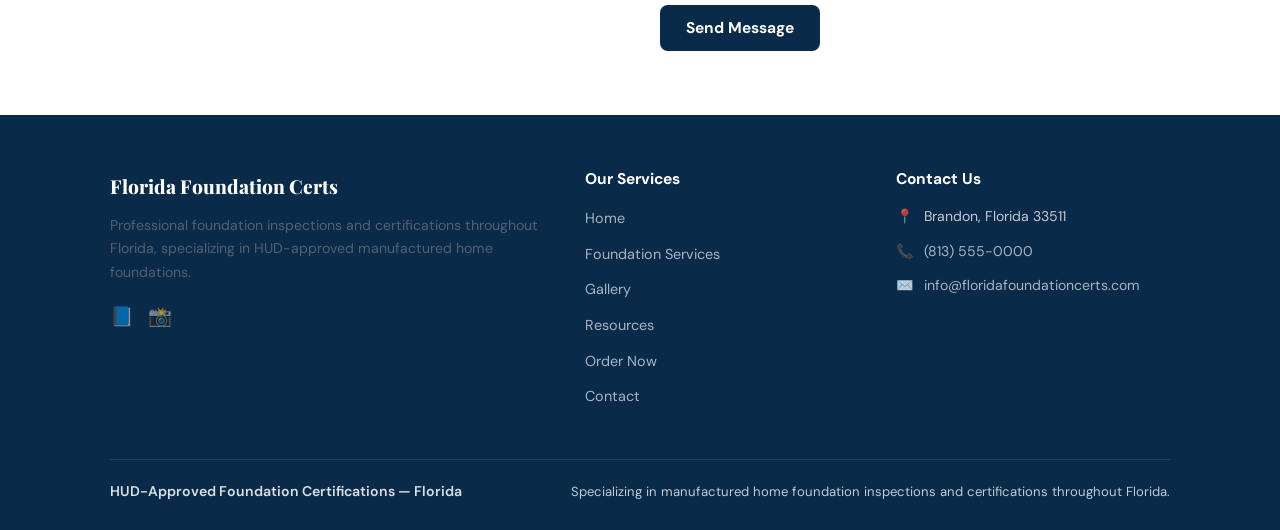
==== commit b48174e4: "Add files via upload" ====
--- a/index.html
+++ b/index.html
@@ -326,7 +326,7 @@
     <div class="blog-grid">
 
       <a href="blog/fha-manufactured-home-foundation-requirements-florida.html" class="blog-card">
-        <div class="blog-card-img" style="background-image: url('images/foundation-anchor.jpg'); background-size: cover; background-position: center;"></div>
+        <div class="blog-card-img" style="background-image: url('images/foundation-anchor.jpg');"></div>
         <div class="blog-card-body">
           <div class="blog-card-date">April 1, 2026</div>
           <div class="blog-card-title">FHA Manufactured Home Foundation Requirements in Florida</div>
--- a/styles.css
+++ b/styles.css
@@ -616,7 +616,9 @@
 .blog-card:hover { box-shadow: var(--shadow-md); transform: translateY(-2px); }
 .blog-card-img {
   height: 110px;
-  background: linear-gradient(135deg, var(--navy) 0%, var(--blue) 100%);
+  background-color: var(--navy);
+  background-size: cover;
+  background-position: center;
   display: flex;
   align-items: center;
   justify-content: center;
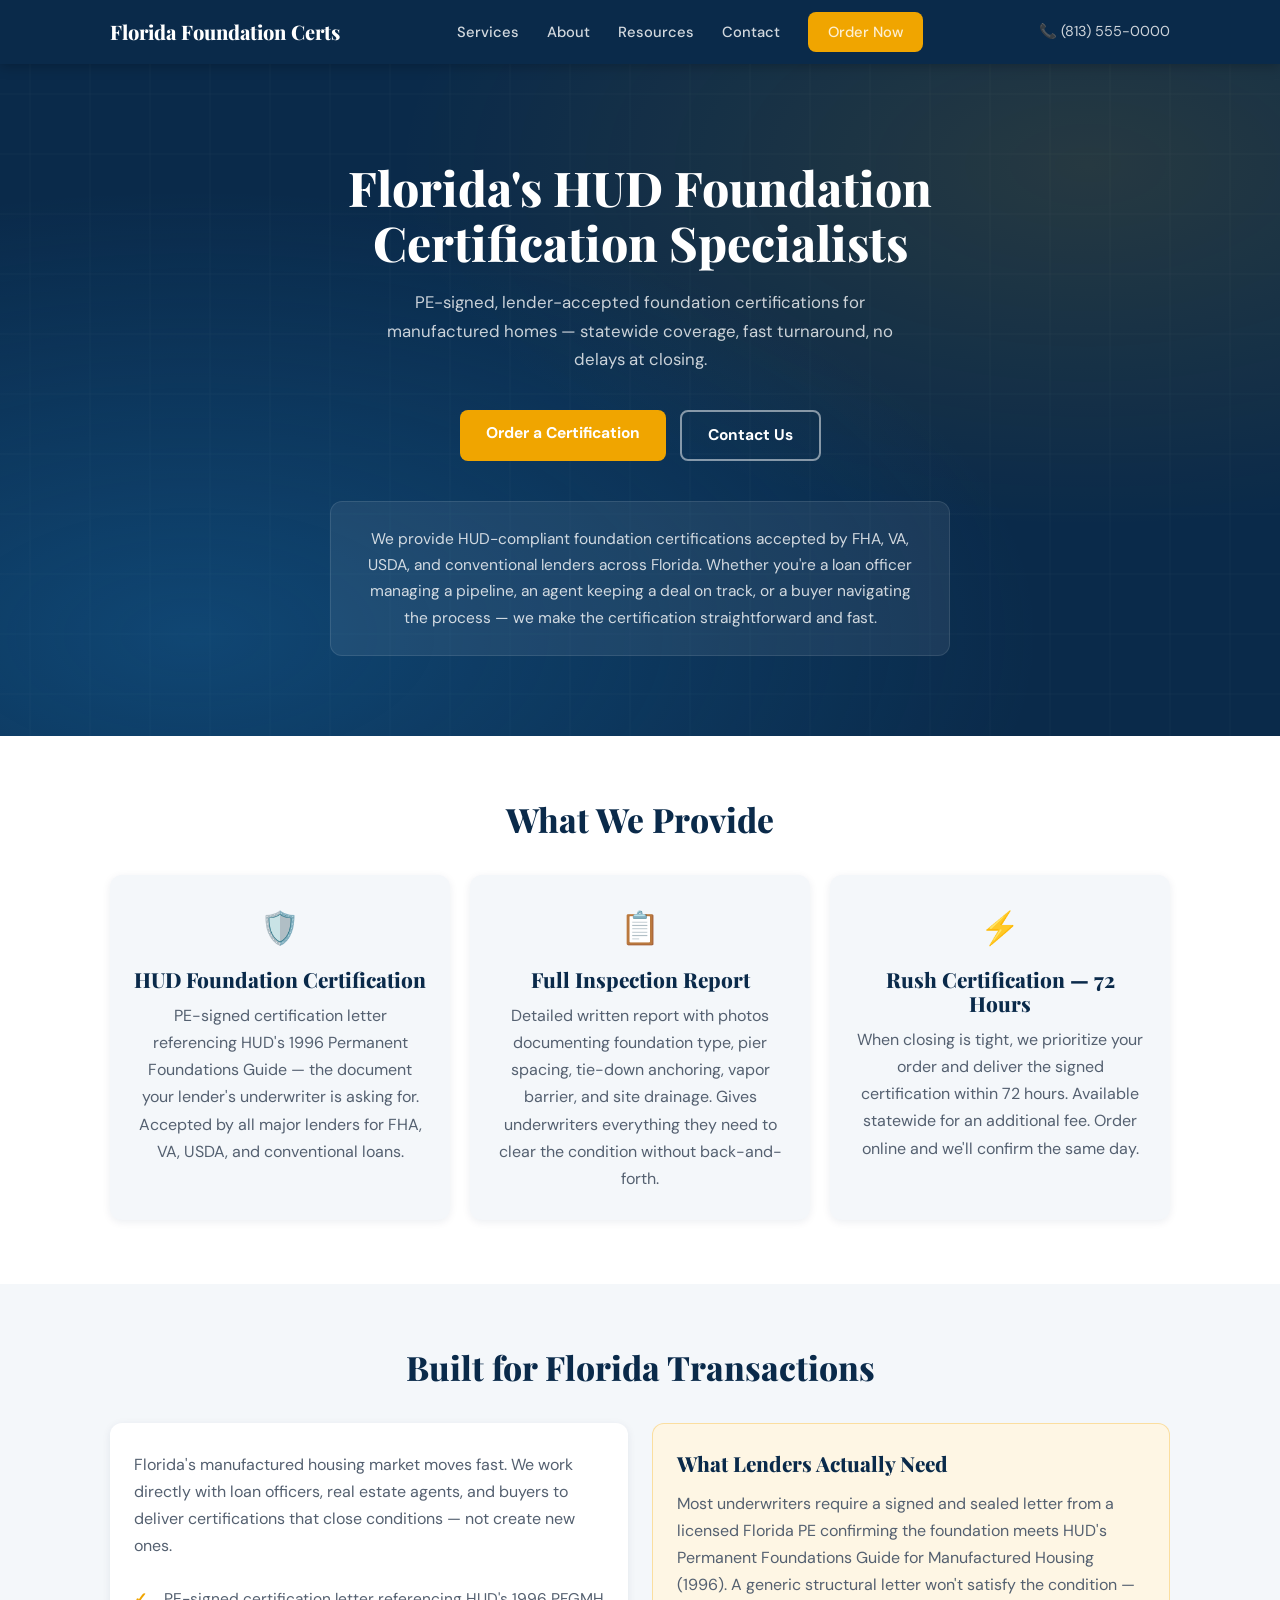
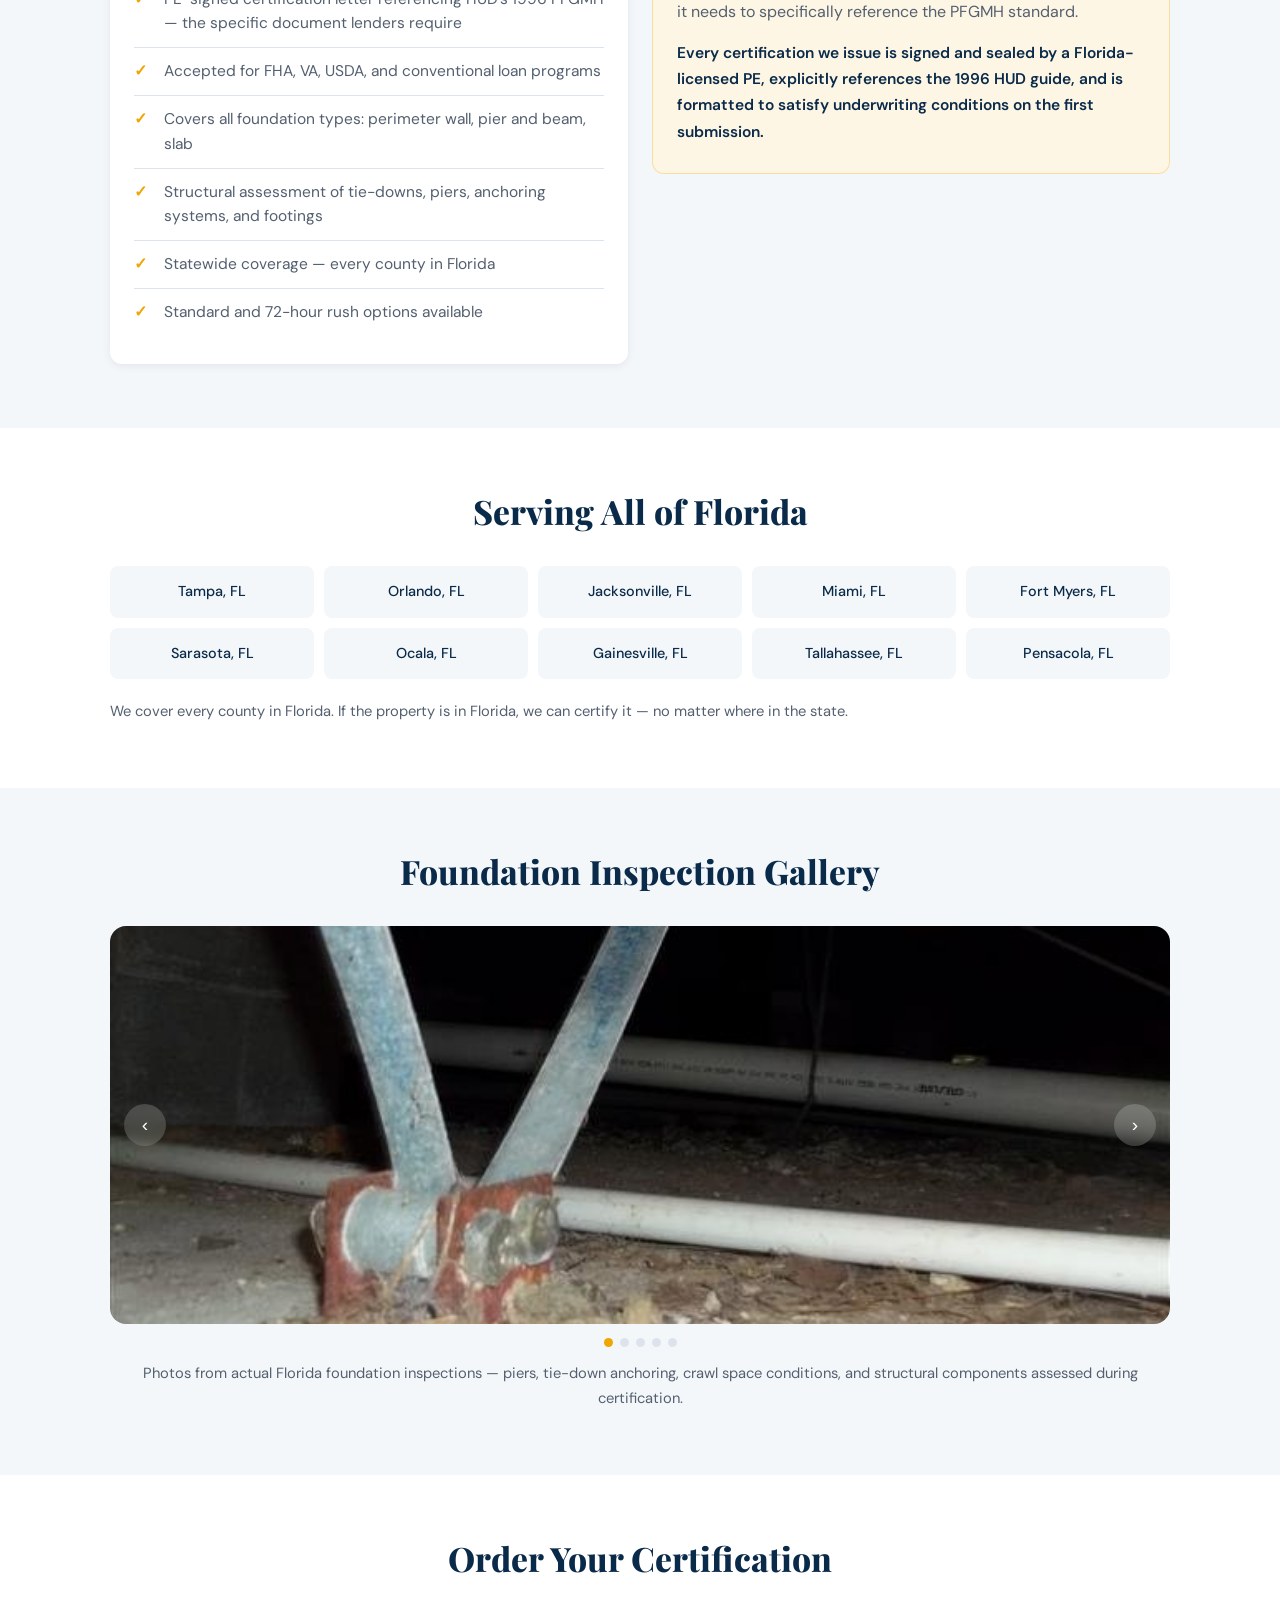
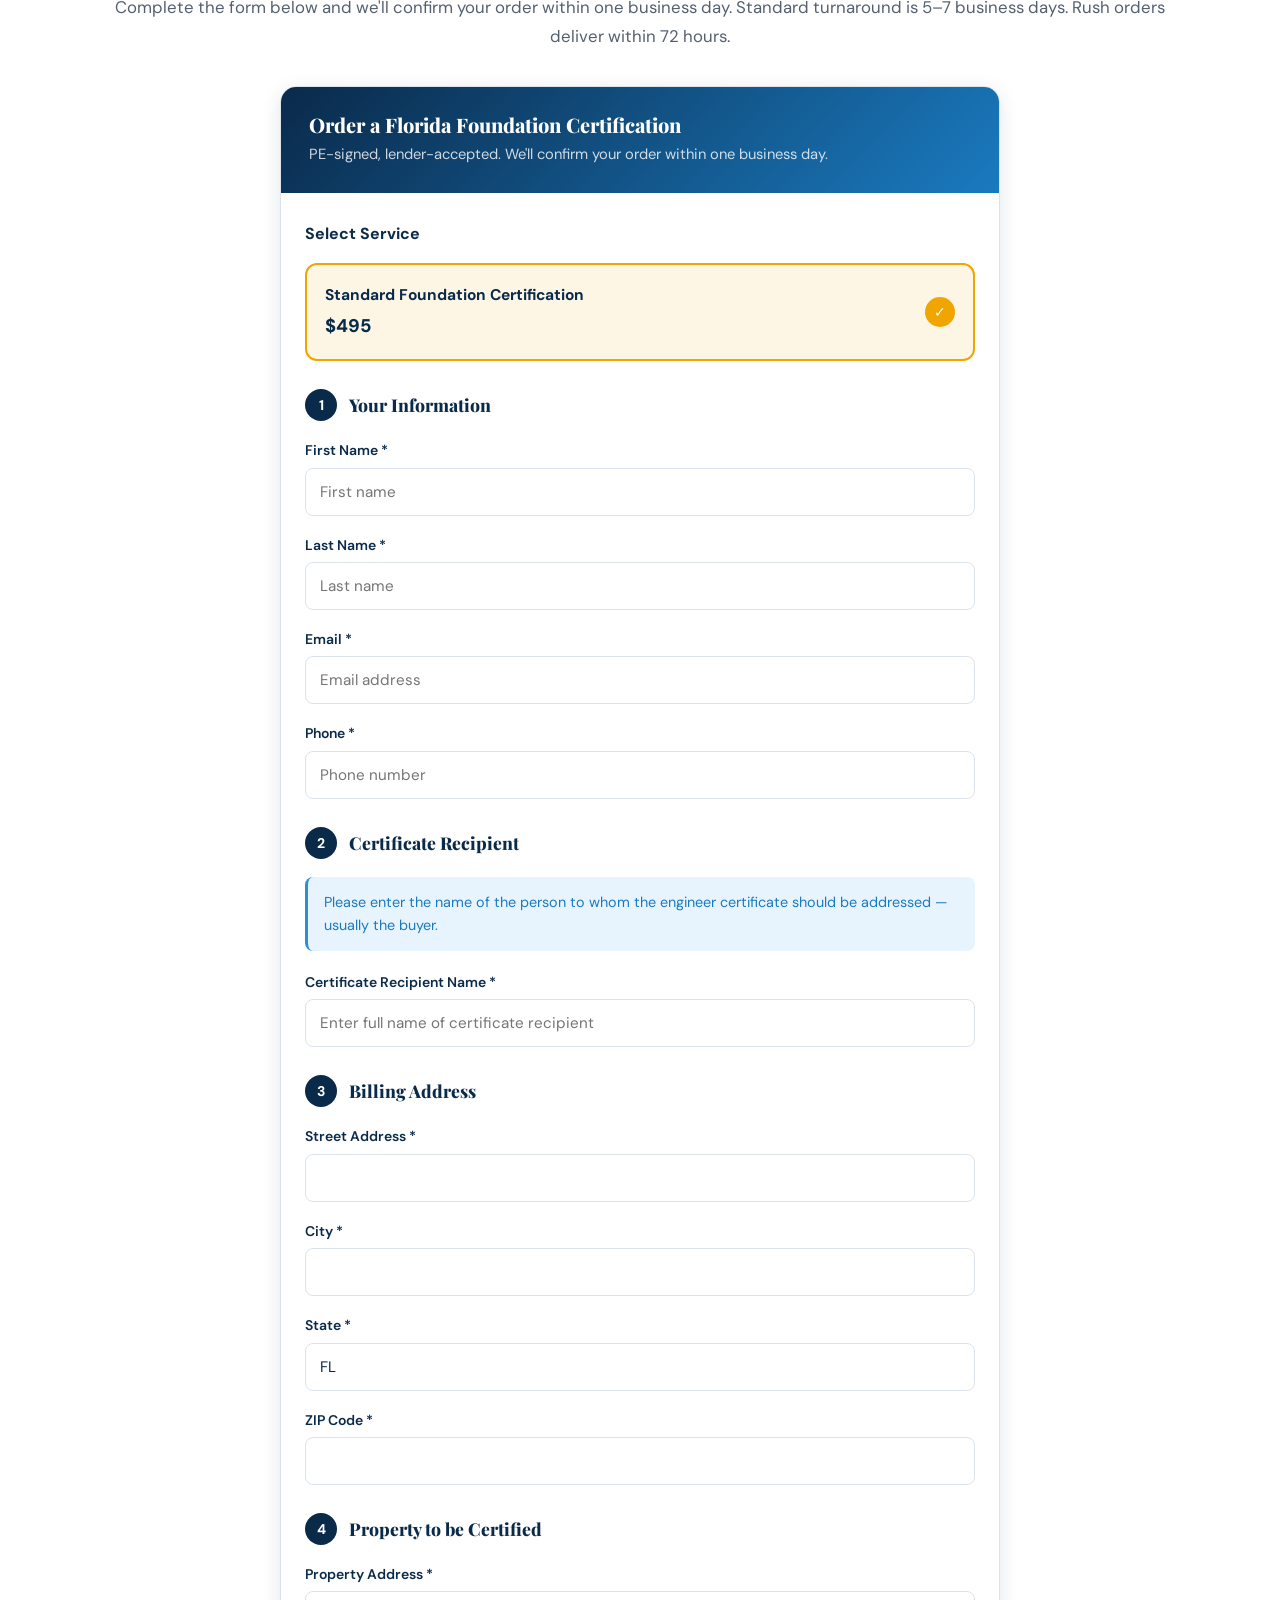
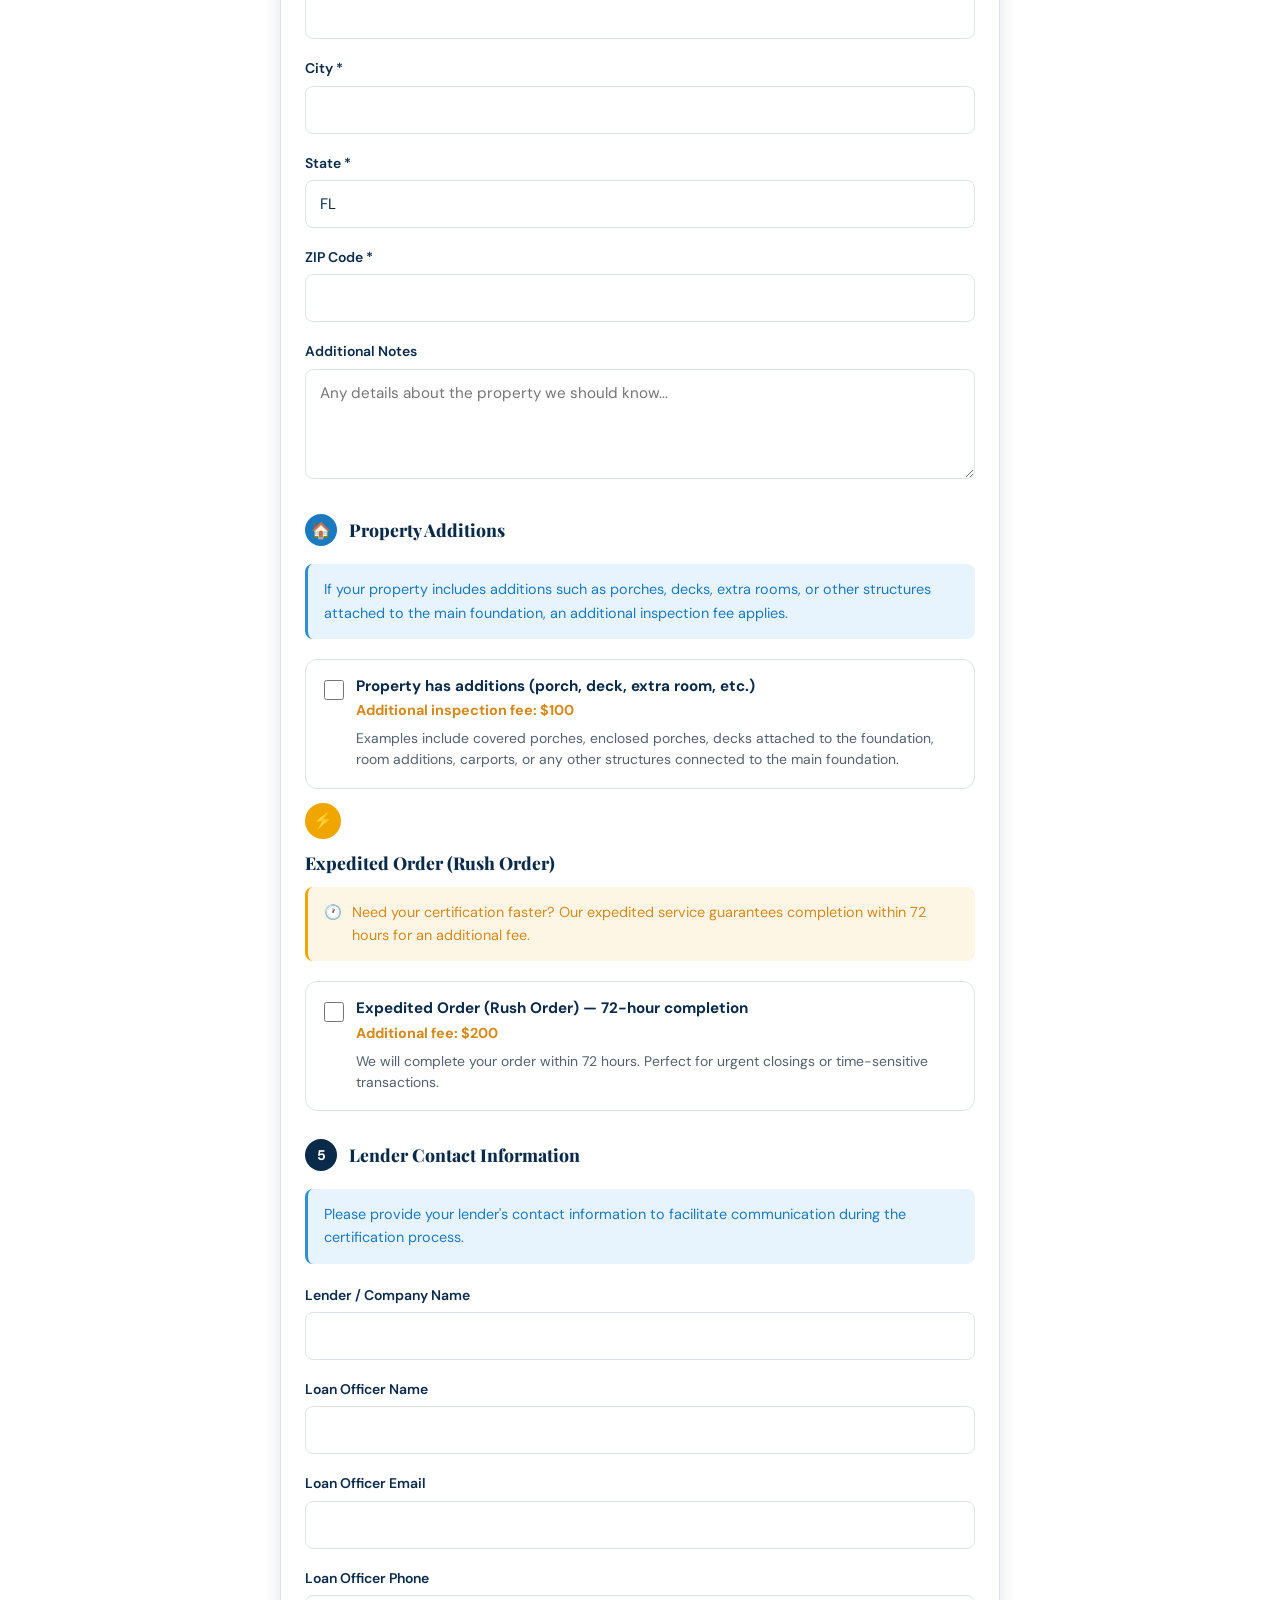
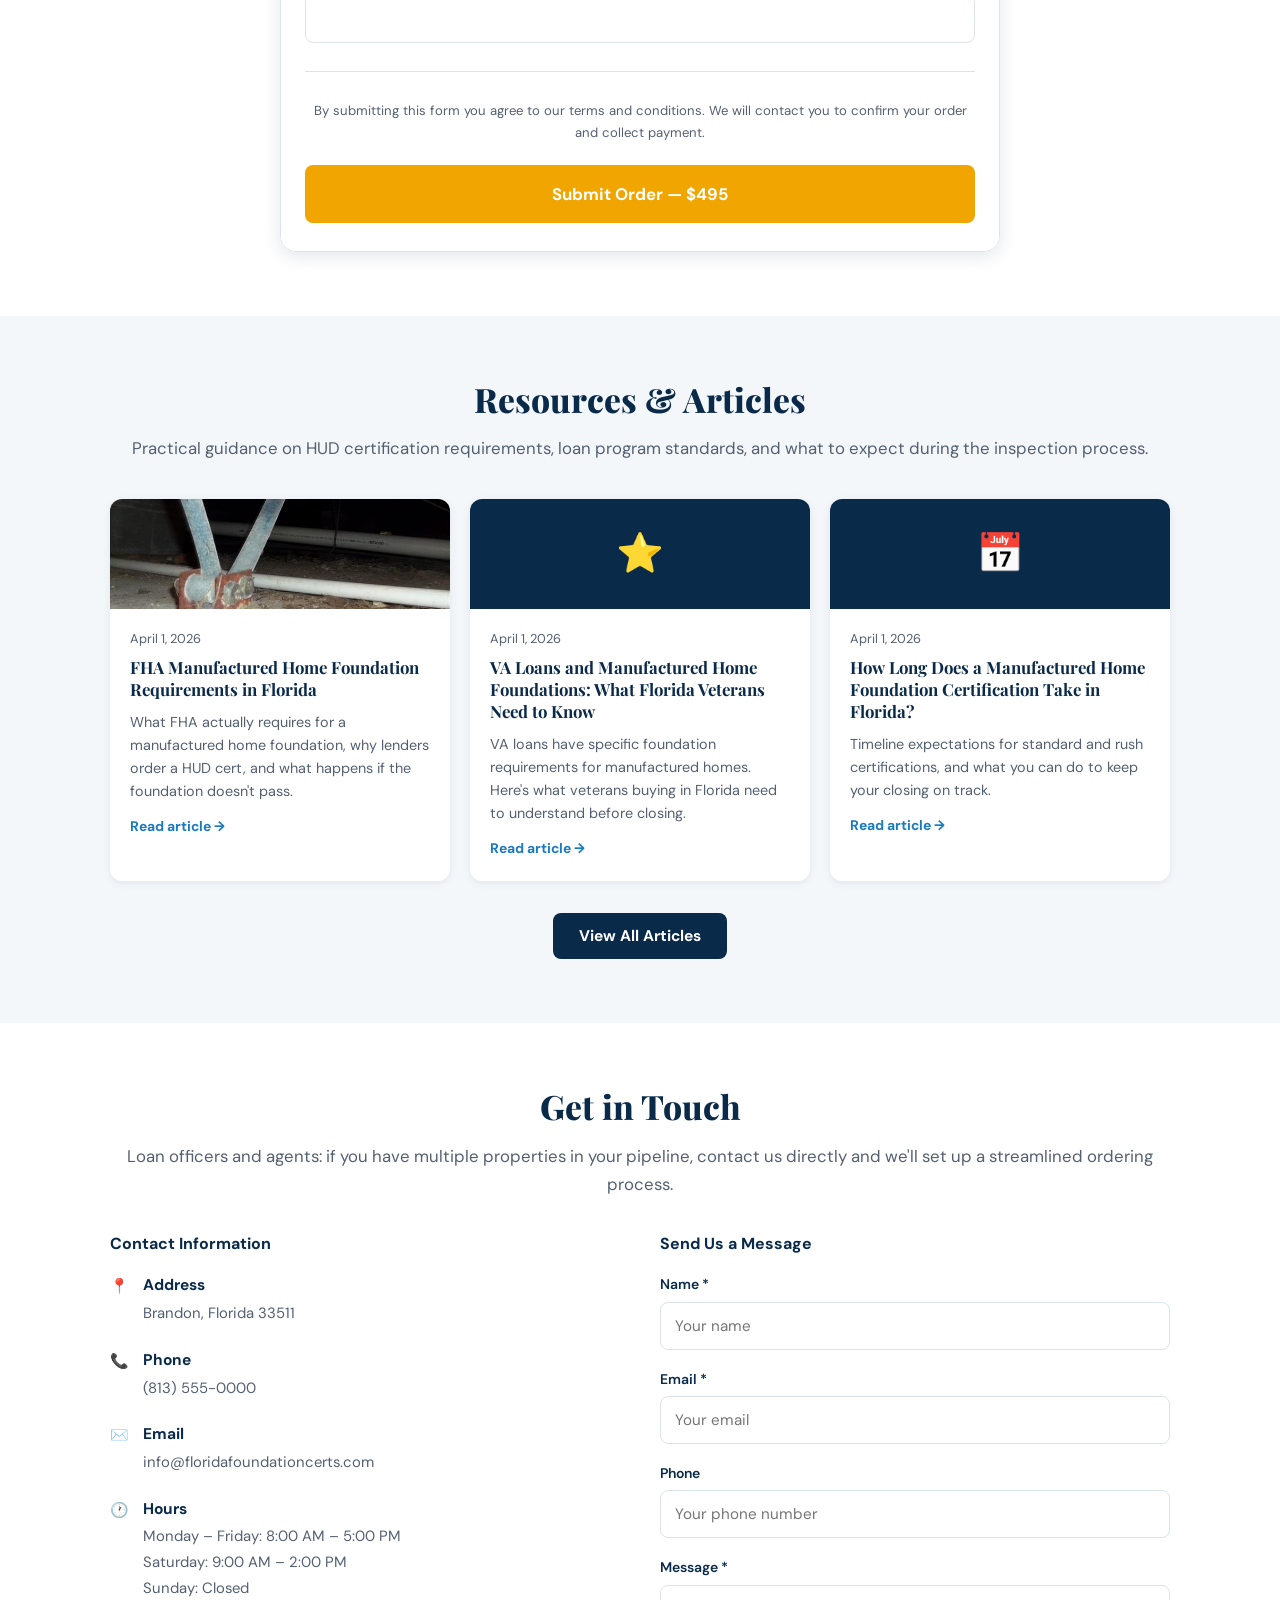
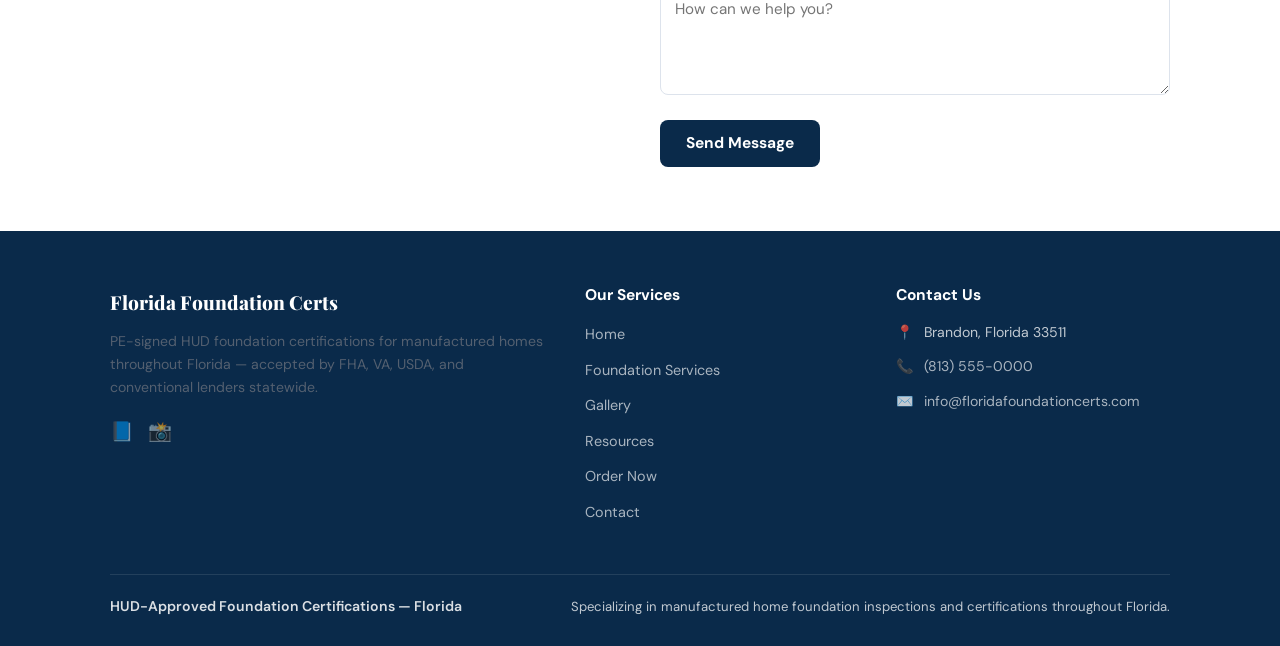
==== commit 124d6319: "Add files via upload" ====
--- a/index.html
+++ b/index.html
@@ -61,14 +61,14 @@
      ============================================================ -->
 <section class="hero">
   <div class="container">
-    <h1>HUD-Approved<br>Foundation Certification</h1>
-    <p class="hero-sub">Professional manufactured home foundation inspections and certifications across all of Florida.</p>
+    <h1>Florida's HUD Foundation<br>Certification Specialists</h1>
+    <p class="hero-sub">PE-signed, lender-accepted foundation certifications for manufactured homes — statewide coverage, fast turnaround, no delays at closing.</p>
     <div class="hero-btns">
-      <a href="#order" class="btn btn-gold">Order HUD Certification</a>
+      <a href="#order" class="btn btn-gold">Order a Certification</a>
       <a href="#contact" class="btn btn-outline-white">Contact Us</a>
     </div>
     <div class="hero-intro-box">
-      We specialize in HUD-compliant foundation inspections for manufactured and mobile homes, providing the documentation required for FHA, VA, and conventional loans. Serving Tampa, Orlando, Jacksonville, Miami, Fort Myers, and all of Florida.
+      We provide HUD-compliant foundation certifications accepted by FHA, VA, USDA, and conventional lenders across Florida. Whether you're a loan officer managing a pipeline, an agent keeping a deal on track, or a buyer navigating the process — we make the certification straightforward and fast.
     </div>
   </div>
 </section>
@@ -78,25 +78,25 @@
      ============================================================ -->
 <section class="section services" id="services">
   <div class="container">
-    <h2 class="section-title">Our Foundation Services</h2>
+    <h2 class="section-title">What We Provide</h2>
     <div class="services-grid">
 
       <div class="card service-card">
         <div class="card-icon">🛡️</div>
-        <h3>HUD-Approved Foundation Certification</h3>
-        <p>Professional certification of your manufactured home's structural integrity, required for most real estate transactions and loan programs. Complete HUD-approved manufactured home foundation inspections available statewide.</p>
+        <h3>HUD Foundation Certification</h3>
+        <p>PE-signed certification letter referencing HUD's 1996 Permanent Foundations Guide — the document your lender's underwriter is asking for. Accepted by all major lenders for FHA, VA, USDA, and conventional loans.</p>
       </div>
 
       <div class="card service-card">
         <div class="card-icon">📋</div>
-        <h3>Manufactured Home Inspection Reports</h3>
-        <p>Detailed analysis and documentation of your manufactured home foundation's condition, including professional photographs, complete foundation assessments, and expert recommendations that comply with HUD guidelines.</p>
+        <h3>Full Inspection Report</h3>
+        <p>Detailed written report with photos documenting foundation type, pier spacing, tie-down anchoring, vapor barrier, and site drainage. Gives underwriters everything they need to clear the condition without back-and-forth.</p>
       </div>
 
       <div class="card service-card">
         <div class="card-icon">⚡</div>
-        <h3>Expedited HUD Certifications</h3>
-        <p>Fast-track foundation certification for time-sensitive real estate transactions or loan closings, with quick turnaround times to keep your deal on schedule.</p>
+        <h3>Rush Certification — 72 Hours</h3>
+        <p>When closing is tight, we prioritize your order and deliver the signed certification within 72 hours. Available statewide for an additional fee. Order online and we'll confirm the same day.</p>
       </div>
 
     </div>
@@ -108,26 +108,27 @@
      ============================================================ -->
 <section class="section about" id="about">
   <div class="container">
-    <h2 class="section-title">HUD-Approved Manufactured Home Foundation Services in Florida</h2>
+    <h2 class="section-title">Built for Florida Transactions</h2>
     <div class="about-grid">
 
       <div>
         <div class="card">
-          <p>We specialize in manufactured home foundation inspections and certifications that meet all HUD requirements, ensuring your home complies with federal regulations and mortgage lending standards throughout Florida.</p>
+          <p>Florida's manufactured housing market moves fast. We work directly with loan officers, real estate agents, and buyers to deliver certifications that close conditions — not create new ones.</p>
           <ul class="about-list">
-            <li>HUD-approved foundation certification for all manufactured and mobile homes</li>
-            <li>Compliance verification for FHA, VA, and conventional loans</li>
-            <li>Permanent foundation certification for manufactured housing</li>
+            <li>PE-signed certification letter referencing HUD's 1996 PFGMH — the specific document lenders require</li>
+            <li>Accepted for FHA, VA, USDA, and conventional loan programs</li>
+            <li>Covers all foundation types: perimeter wall, pier and beam, slab</li>
             <li>Structural assessment of tie-downs, piers, anchoring systems, and footings</li>
-            <li>Detailed documentation for insurance, refinancing, and mortgage purposes</li>
+            <li>Statewide coverage — every county in Florida</li>
+            <li>Standard and 72-hour rush options available</li>
           </ul>
         </div>
       </div>
 
       <div class="why-box">
-        <h3>Why HUD Foundation Certification Matters</h3>
-        <p>A proper HUD-approved foundation is required by most lenders and insurers before a manufactured home loan can close. Our certified inspections verify that your foundation meets or exceeds the standards outlined in HUD's Permanent Foundations Guide for Manufactured Housing (PFGMH).</p>
-        <p class="why-highlight">Our certifications comply with all HUD standards and are accepted by lenders, insurance companies, and government agencies nationwide.</p>
+        <h3>What Lenders Actually Need</h3>
+        <p>Most underwriters require a signed and sealed letter from a licensed Florida PE confirming the foundation meets HUD's Permanent Foundations Guide for Manufactured Housing (1996). A generic structural letter won't satisfy the condition — it needs to specifically reference the PFGMH standard.</p>
+        <p class="why-highlight">Every certification we issue is signed and sealed by a Florida-licensed PE, explicitly references the 1996 HUD guide, and is formatted to satisfy underwriting conditions on the first submission.</p>
       </div>
 
     </div>
@@ -152,7 +153,7 @@
       <div class="city-item">Tallahassee, FL</div>
       <div class="city-item">Pensacola, FL</div>
     </div>
-    <p class="area-note">...and all other communities throughout Florida. If your property is in Florida, we can certify it.</p>
+    <p class="area-note">We cover every county in Florida. If the property is in Florida, we can certify it — no matter where in the state.</p>
   </div>
 </section>
 
@@ -161,7 +162,7 @@
      ============================================================ -->
 <section class="section gallery" id="gallery">
   <div class="container">
-    <h2 class="section-title">Manufactured Home Foundation Gallery</h2>
+    <h2 class="section-title">Foundation Inspection Gallery</h2>
     <div class="gallery-wrap">
       <div class="gallery-track" id="galleryTrack">
       <div class="gallery-slide" style="background: #1a1a2e; background-image: url('images/foundation-anchor.jpg'); background-size: cover; background-position: center;"></div>
@@ -180,7 +181,7 @@
       <button class="gallery-dot" onclick="goToSlide(3)"></button>
       <button class="gallery-dot" onclick="goToSlide(4)"></button>
     </div>
-    <p class="gallery-caption">Examples of our professional HUD-approved foundation certification work for manufactured homes across Florida.</p>
+    <p class="gallery-caption">Photos from actual Florida foundation inspections — piers, tie-down anchoring, crawl space conditions, and structural components assessed during certification.</p>
   </div>
 </section>
 
@@ -189,13 +190,13 @@
      ============================================================ -->
 <section class="section order" id="order">
   <div class="container">
-    <h2 class="section-title">Order Your Foundation Certification</h2>
-    <p class="section-subtitle">Select the certification option that best fits your needs and complete the form below to get started.</p>
+    <h2 class="section-title">Order Your Certification</h2>
+    <p class="section-subtitle">Complete the form below and we'll confirm your order within one business day. Standard turnaround is 5–7 business days. Rush orders deliver within 72 hours.</p>
 
     <div class="order-card">
       <div class="order-header">
-        <h3>Foundation Certification Order</h3>
-        <p>HUD-approved certification for manufactured and mobile homes</p>
+        <h3>Order a Florida Foundation Certification</h3>
+        <p>PE-signed, lender-accepted. We'll confirm your order within one business day.</p>
       </div>
       <div class="order-body">
 
@@ -322,7 +323,7 @@
 <section class="section blog-preview" id="resources">
   <div class="container">
     <h2 class="section-title">Resources &amp; Articles</h2>
-    <p class="section-subtitle">Answers to common questions about manufactured home foundation certification in Florida.</p>
+    <p class="section-subtitle">Practical guidance on HUD certification requirements, loan program standards, and what to expect during the inspection process.</p>
     <div class="blog-grid">
 
       <a href="blog/fha-manufactured-home-foundation-requirements-florida.html" class="blog-card">
@@ -368,6 +369,7 @@
 <section class="section contact" id="contact">
   <div class="container">
     <h2 class="section-title">Get in Touch</h2>
+    <p class="section-subtitle">Loan officers and agents: if you have multiple properties in your pipeline, contact us directly and we'll set up a streamlined ordering process.</p>
     <div class="contact-grid">
 
       <div>
@@ -422,7 +424,7 @@
 
       <div>
         <a href="index.html" class="footer-logo">Florida Foundation Certs</a>
-        <p class="footer-tagline">Professional foundation inspections and certifications throughout Florida, specializing in HUD-approved manufactured home foundations.</p>
+        <p class="footer-tagline">PE-signed HUD foundation certifications for manufactured homes throughout Florida — accepted by FHA, VA, USDA, and conventional lenders statewide.</p>
         <div class="footer-social">
           <a href="#" aria-label="Facebook">📘</a>
           <a href="#" aria-label="Instagram">📸</a>
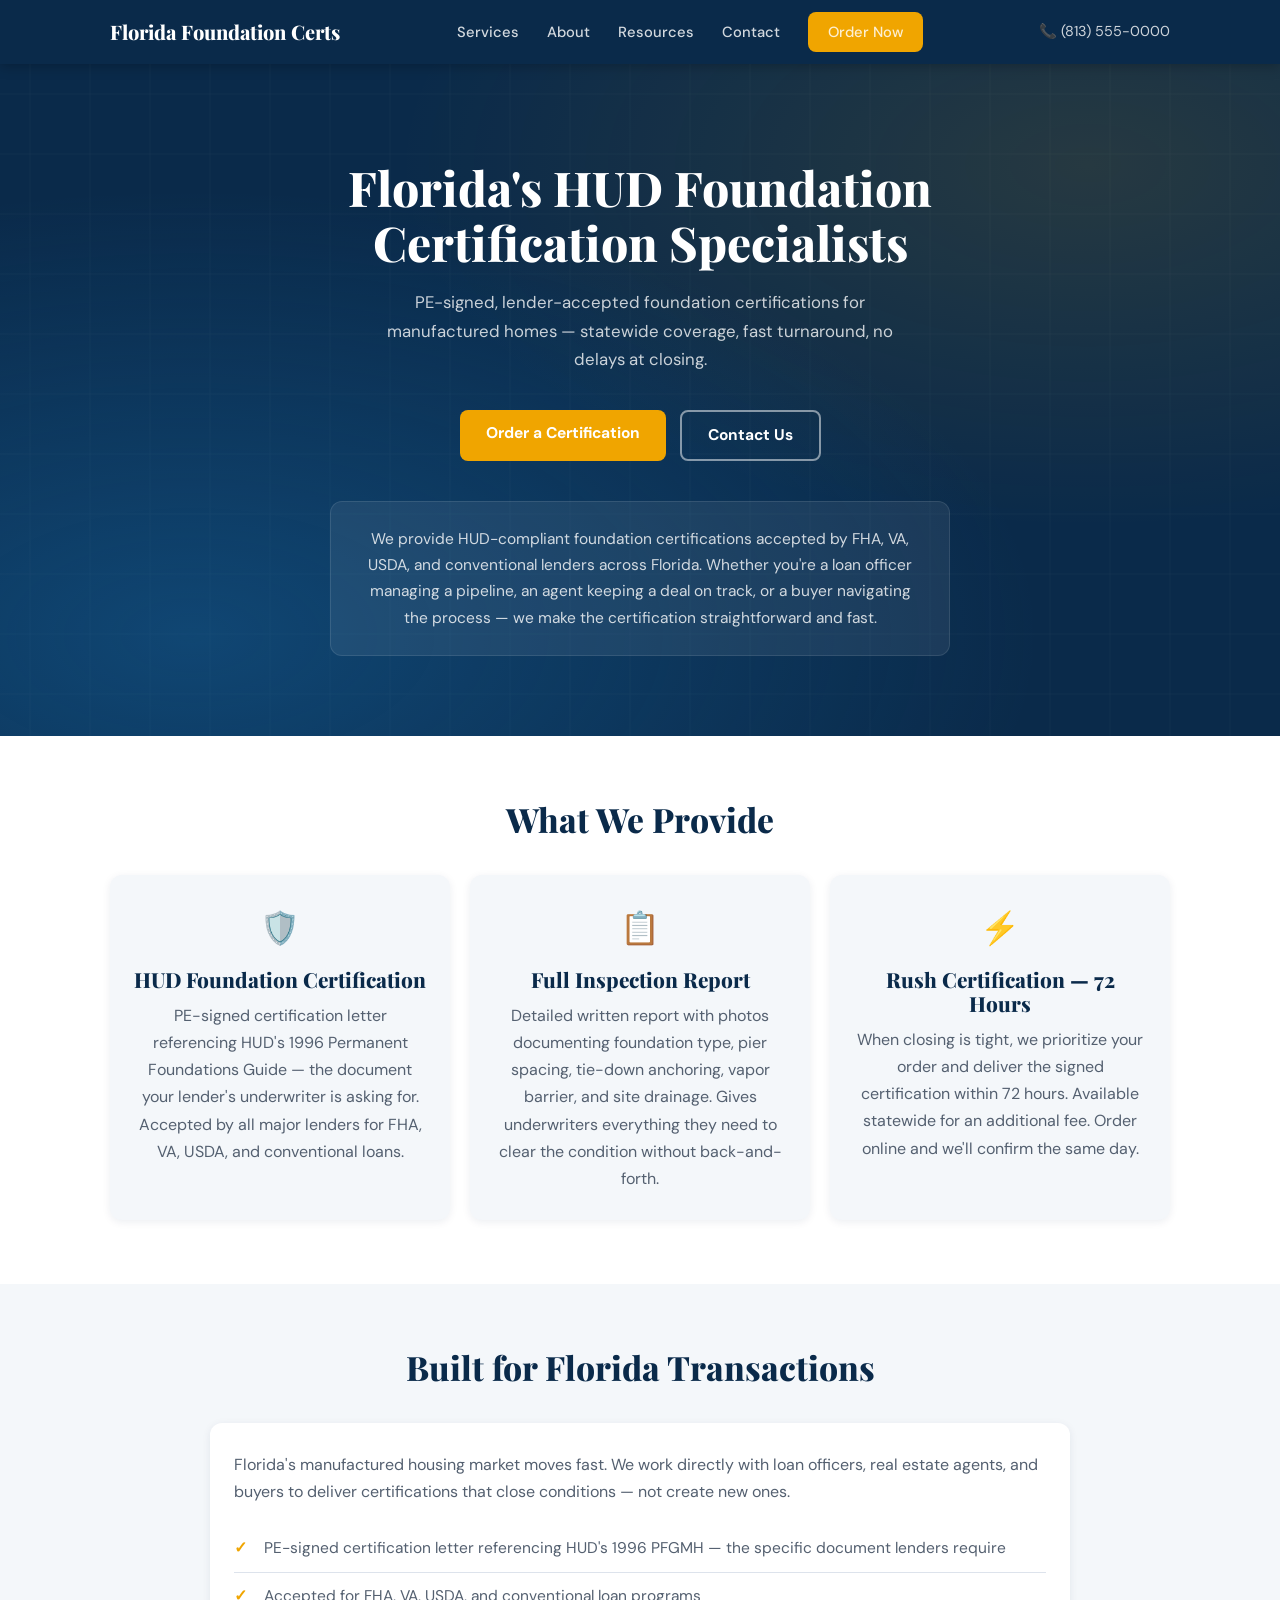
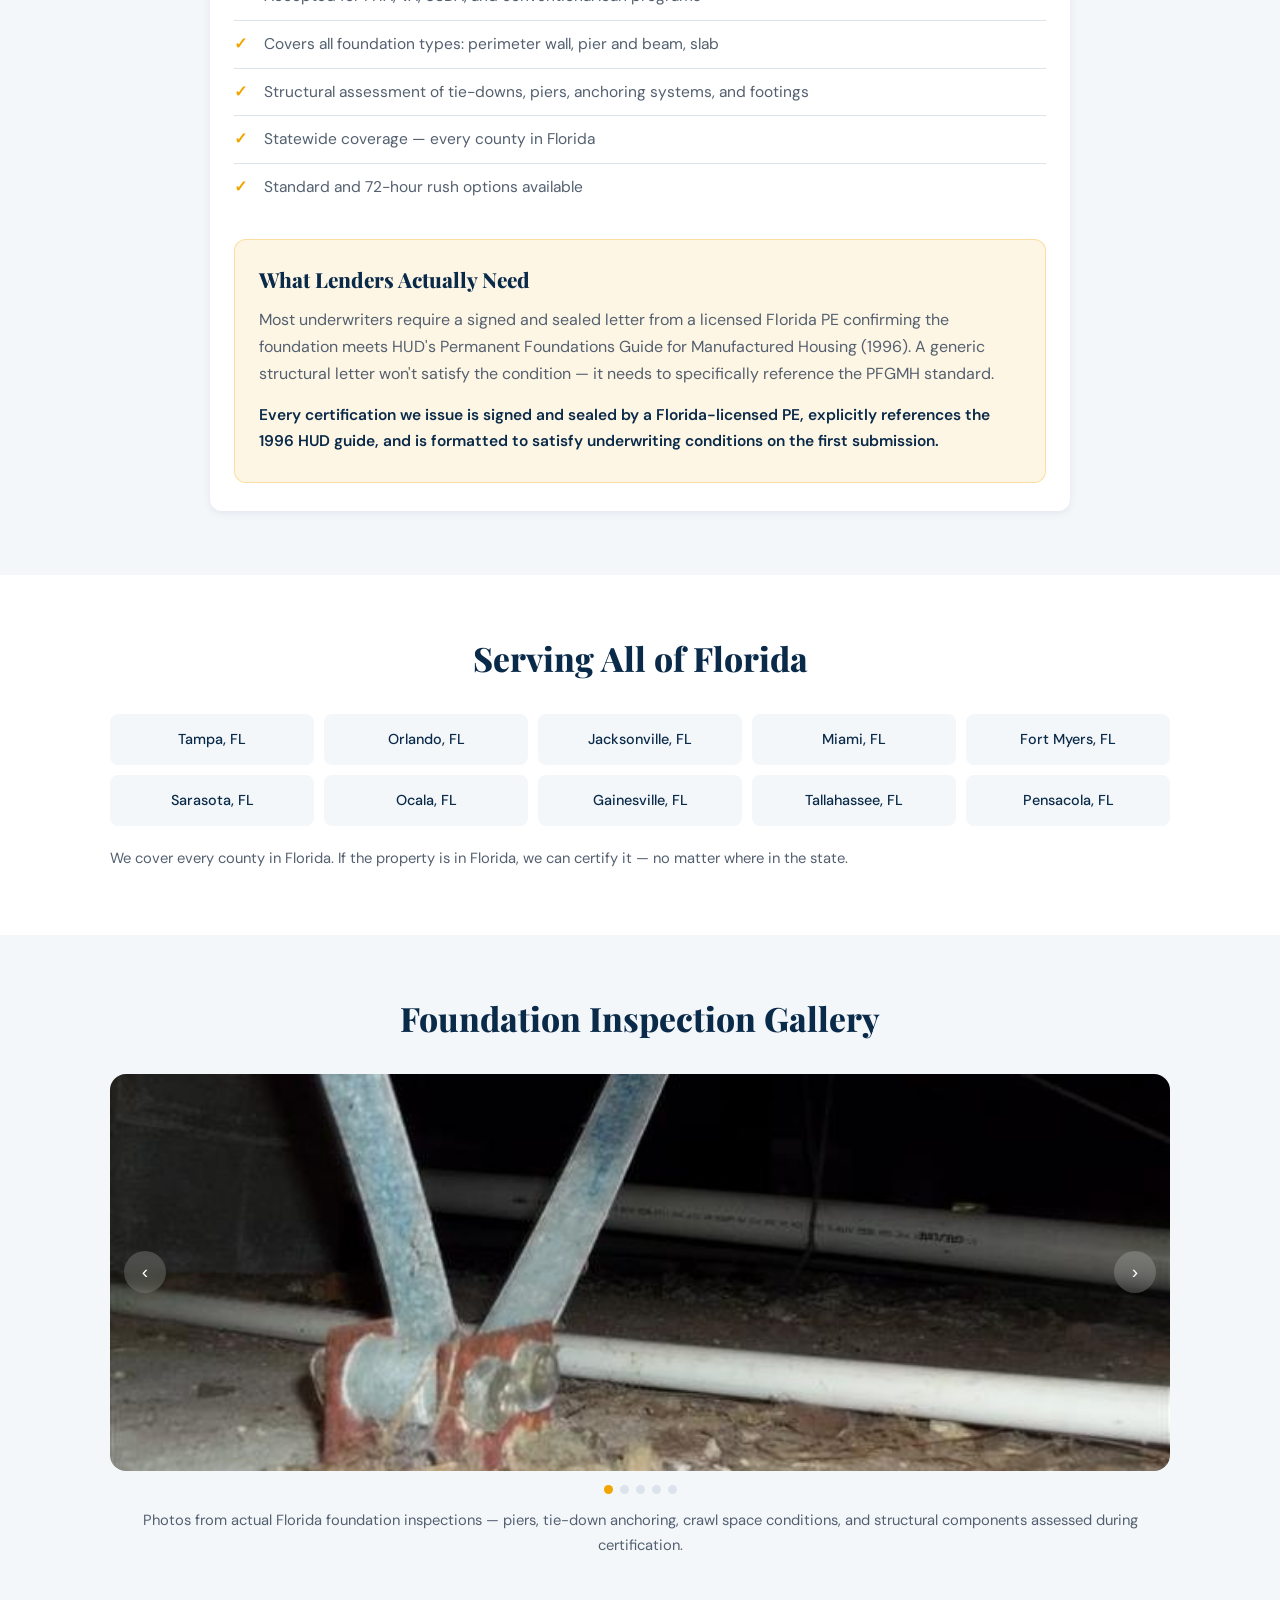
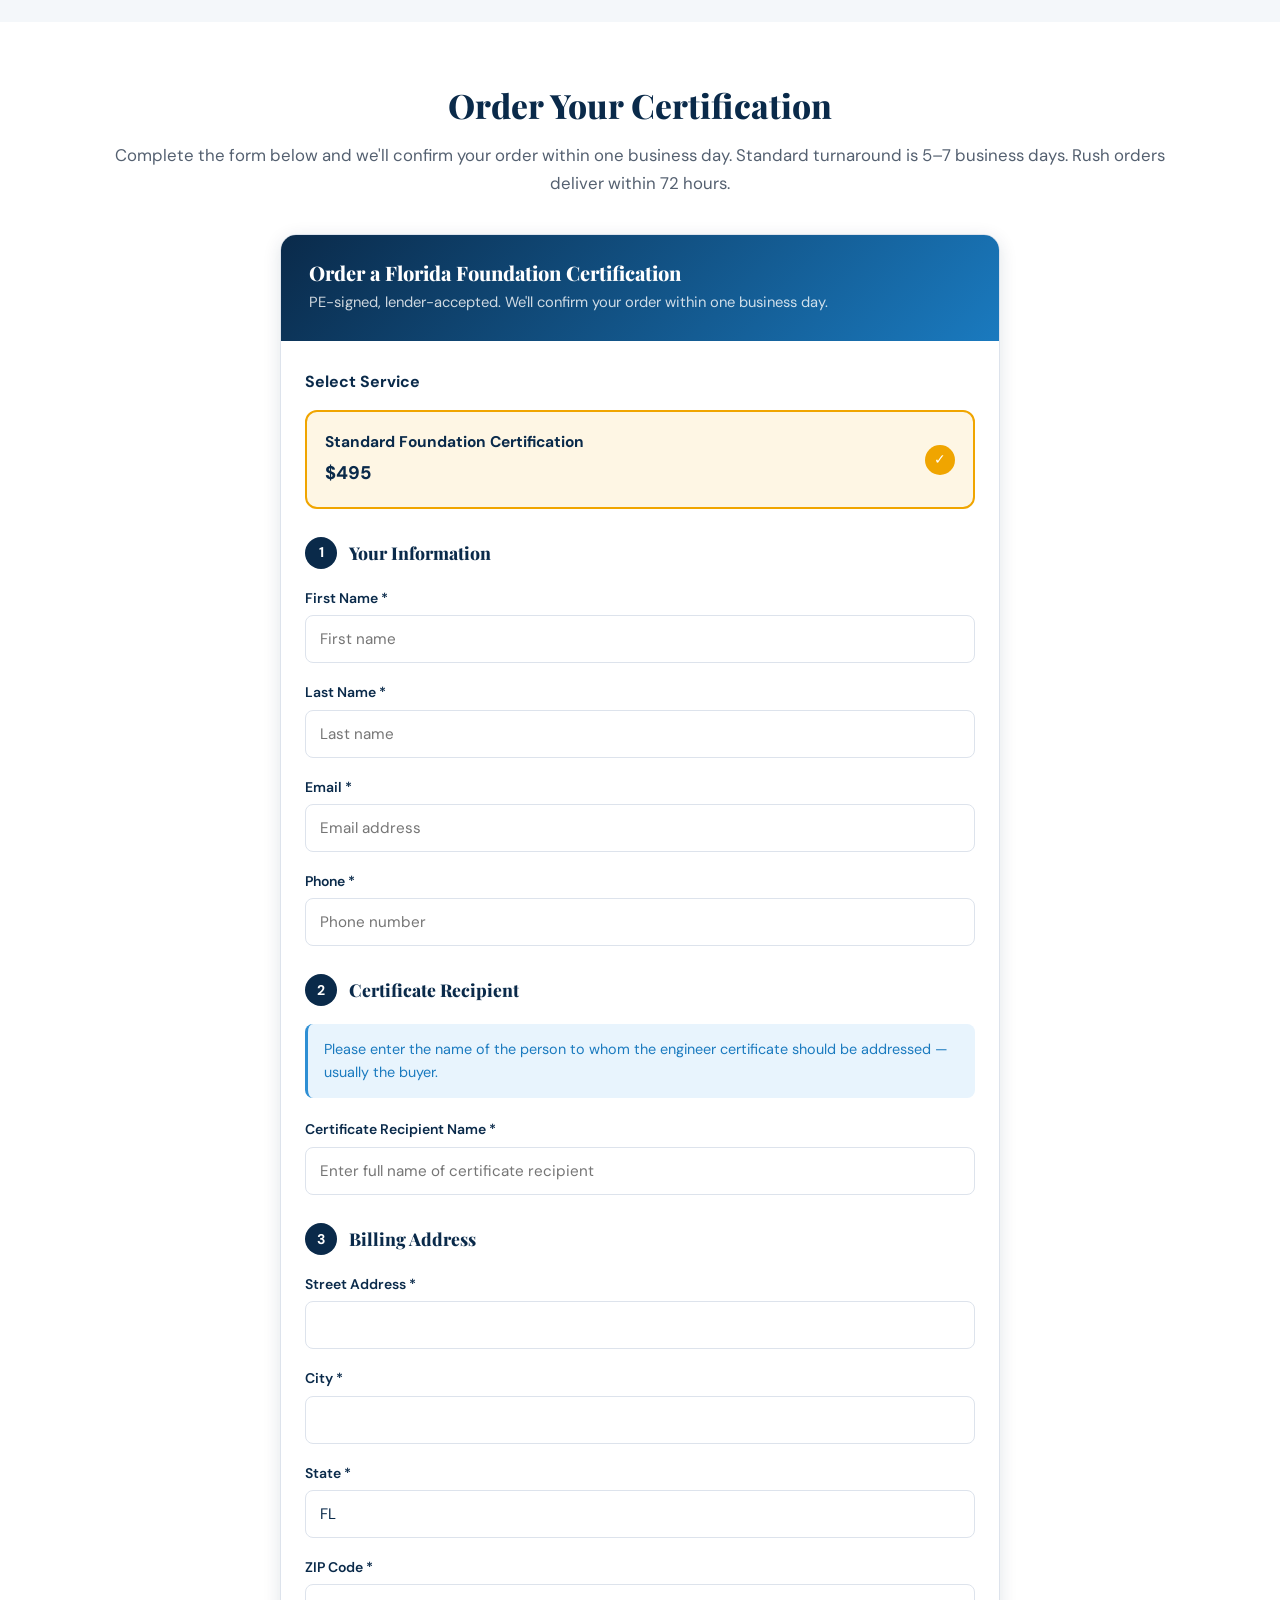
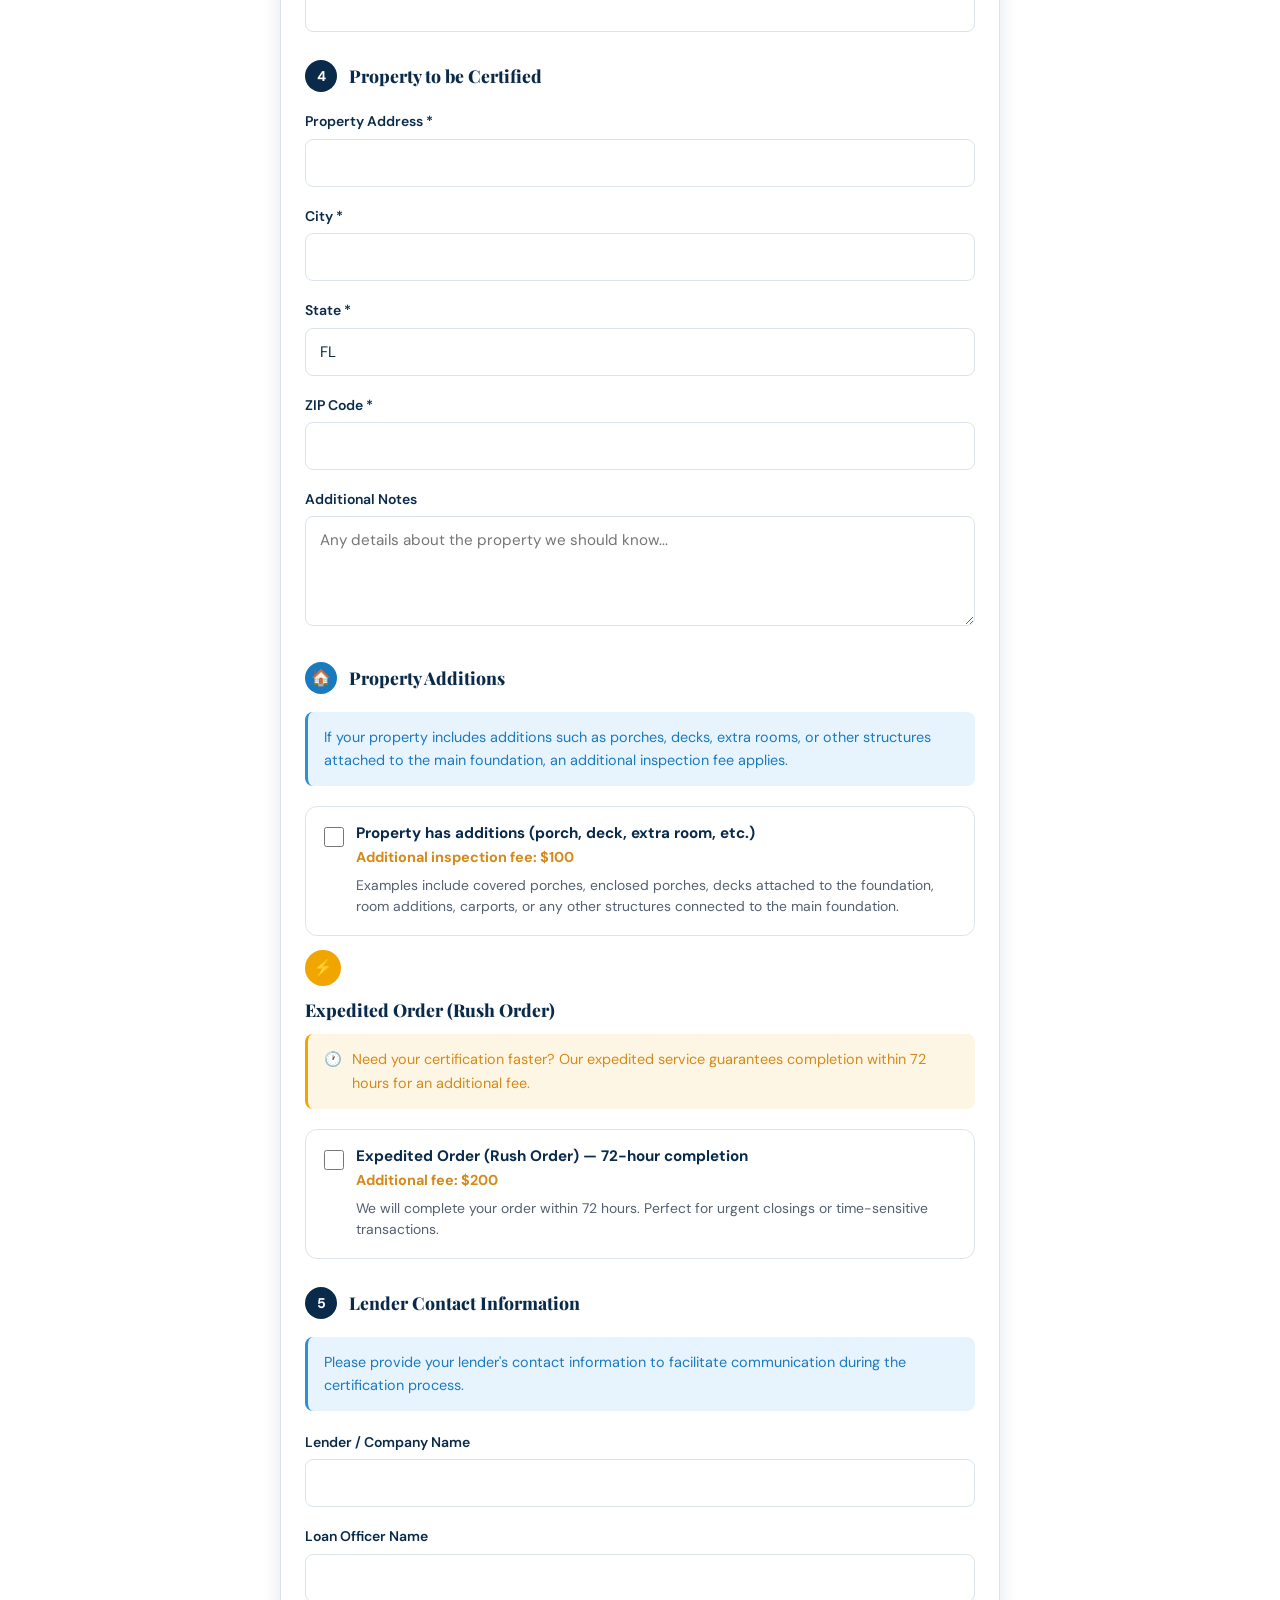
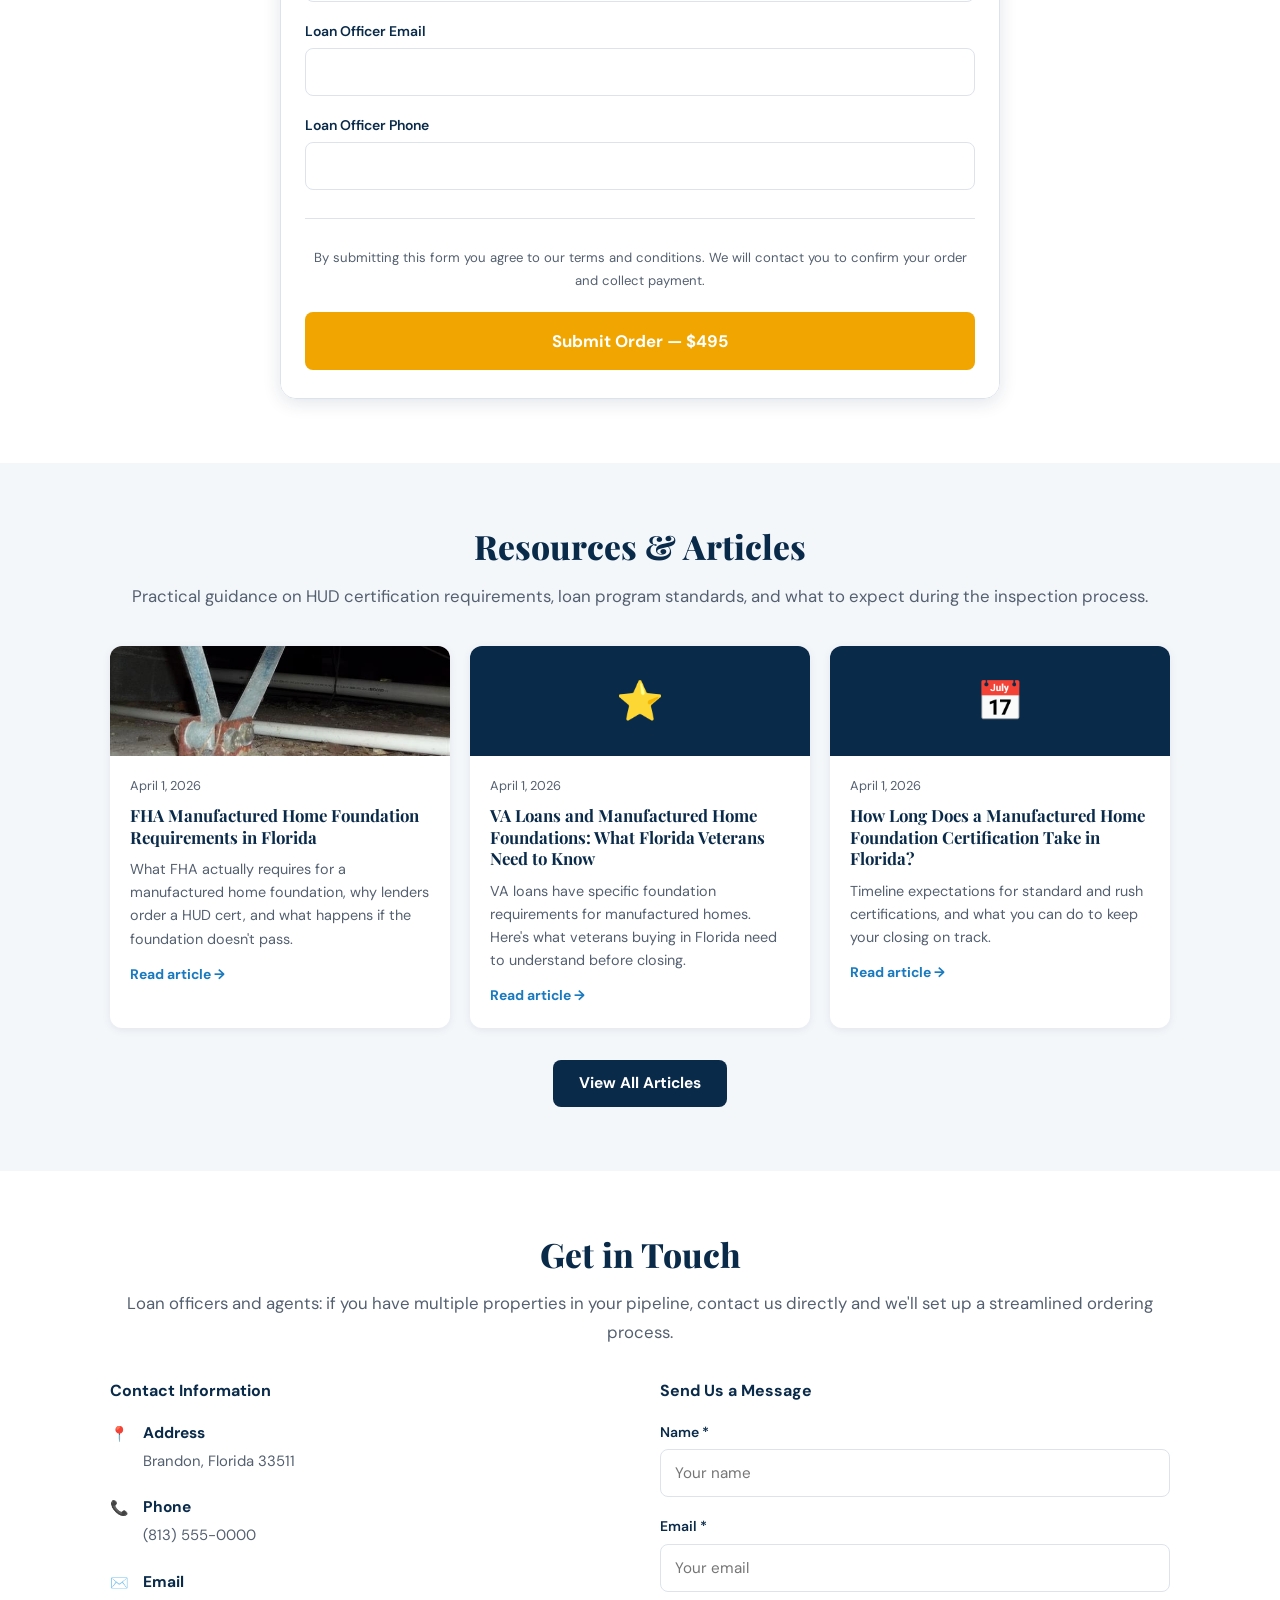
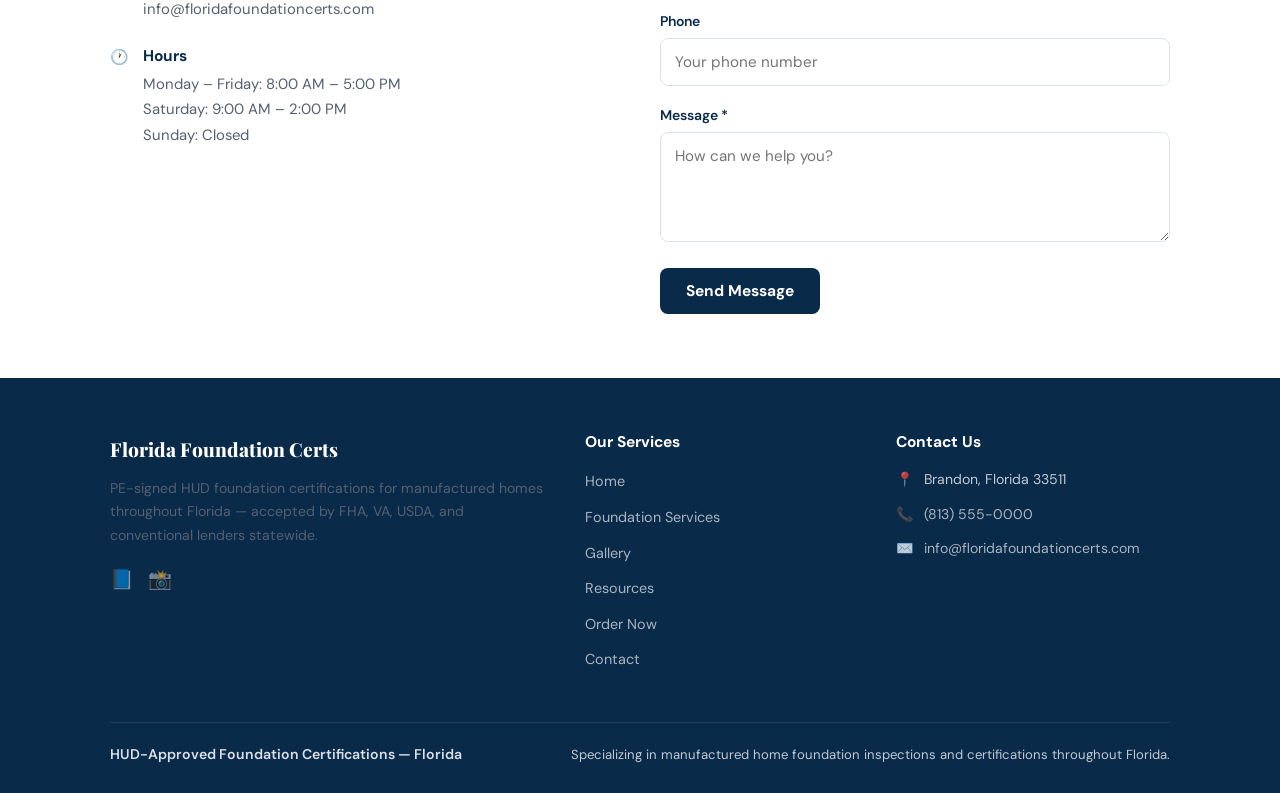
==== commit 338adb75: "Add files via upload" ====
--- a/index.html
+++ b/index.html
@@ -13,6 +13,7 @@
   <meta name="geo.region" content="US-FL" />
   <meta name="geo.placename" content="Florida" />
   <meta name="format-detection" content="telephone=yes" />
+  <link rel="icon" type="image/svg+xml" href="images/favicon.svg" />
   <link rel="preconnect" href="https://fonts.googleapis.com" />
   <link rel="preconnect" href="https://fonts.gstatic.com" crossorigin />
   <link href="https://fonts.googleapis.com/css2?family=Playfair+Display:wght@700;800&family=DM+Sans:wght@400;500;600;700&display=swap" rel="stylesheet" />
@@ -109,28 +110,21 @@
 <section class="section about" id="about">
   <div class="container">
     <h2 class="section-title">Built for Florida Transactions</h2>
-    <div class="about-grid">
-
-      <div>
-        <div class="card">
-          <p>Florida's manufactured housing market moves fast. We work directly with loan officers, real estate agents, and buyers to deliver certifications that close conditions — not create new ones.</p>
-          <ul class="about-list">
-            <li>PE-signed certification letter referencing HUD's 1996 PFGMH — the specific document lenders require</li>
-            <li>Accepted for FHA, VA, USDA, and conventional loan programs</li>
-            <li>Covers all foundation types: perimeter wall, pier and beam, slab</li>
-            <li>Structural assessment of tie-downs, piers, anchoring systems, and footings</li>
-            <li>Statewide coverage — every county in Florida</li>
-            <li>Standard and 72-hour rush options available</li>
-          </ul>
-        </div>
-      </div>
-
-      <div class="why-box">
+    <div class="card" style="text-align:left; max-width:860px; margin:0 auto;">
+      <p style="margin-bottom:20px;">Florida's manufactured housing market moves fast. We work directly with loan officers, real estate agents, and buyers to deliver certifications that close conditions — not create new ones.</p>
+      <ul class="about-list">
+        <li>PE-signed certification letter referencing HUD's 1996 PFGMH — the specific document lenders require</li>
+        <li>Accepted for FHA, VA, USDA, and conventional loan programs</li>
+        <li>Covers all foundation types: perimeter wall, pier and beam, slab</li>
+        <li>Structural assessment of tie-downs, piers, anchoring systems, and footings</li>
+        <li>Statewide coverage — every county in Florida</li>
+        <li>Standard and 72-hour rush options available</li>
+      </ul>
+      <div class="why-box" style="margin-top:28px;">
         <h3>What Lenders Actually Need</h3>
         <p>Most underwriters require a signed and sealed letter from a licensed Florida PE confirming the foundation meets HUD's Permanent Foundations Guide for Manufactured Housing (1996). A generic structural letter won't satisfy the condition — it needs to specifically reference the PFGMH standard.</p>
         <p class="why-highlight">Every certification we issue is signed and sealed by a Florida-licensed PE, explicitly references the 1996 HUD guide, and is formatted to satisfy underwriting conditions on the first submission.</p>
       </div>
-
     </div>
   </div>
 </section>
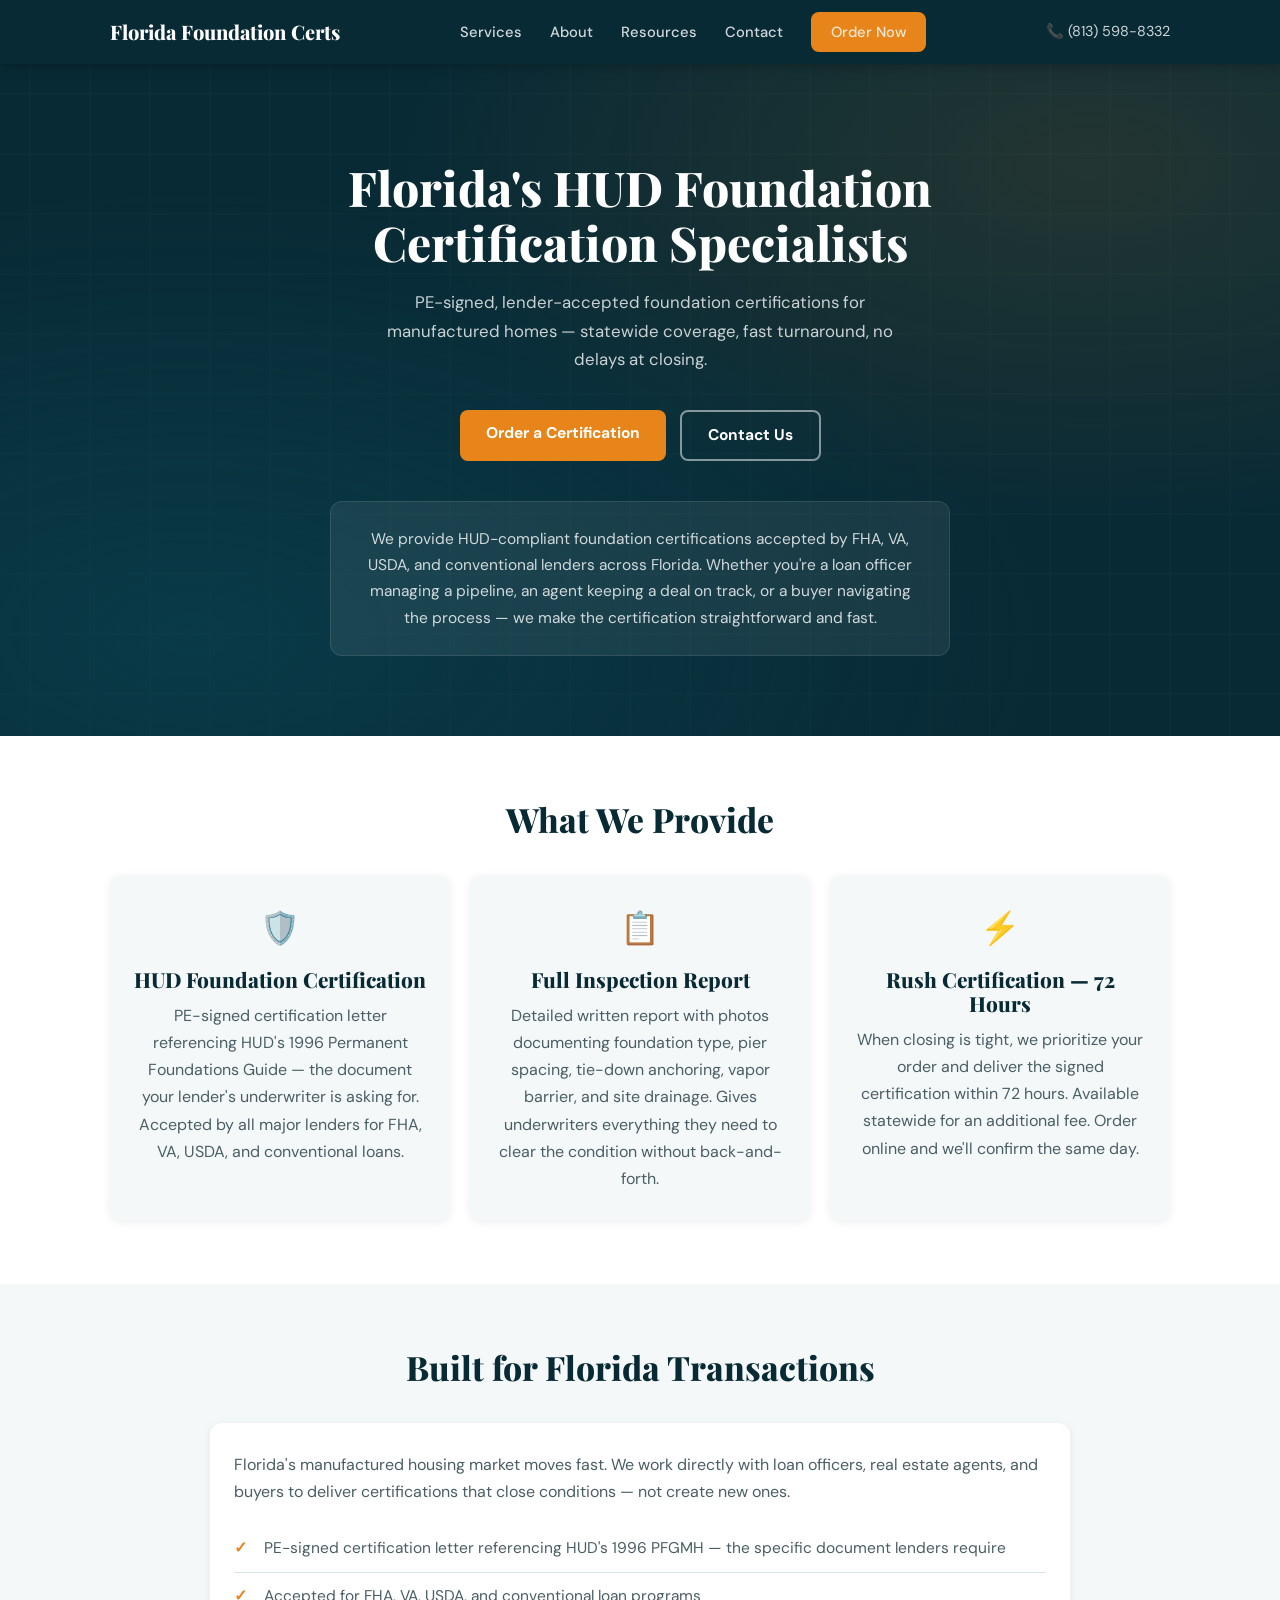
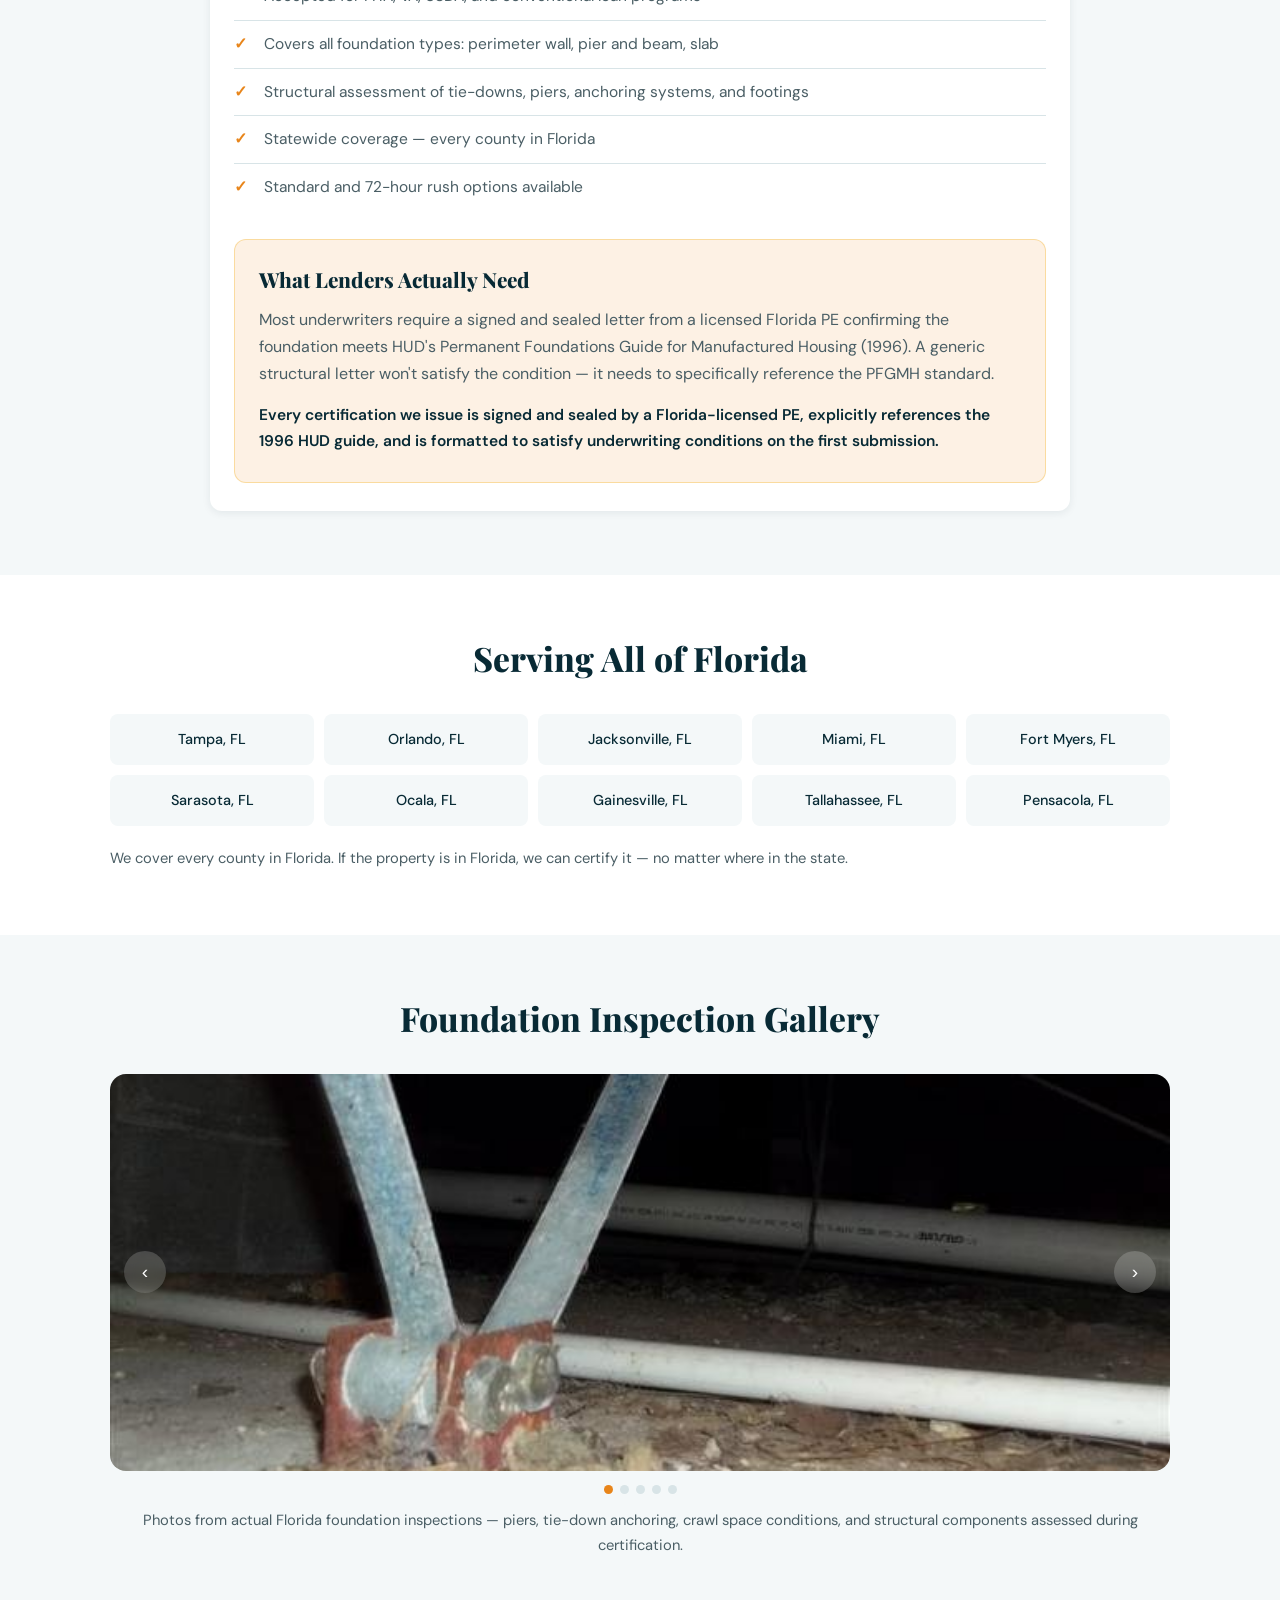
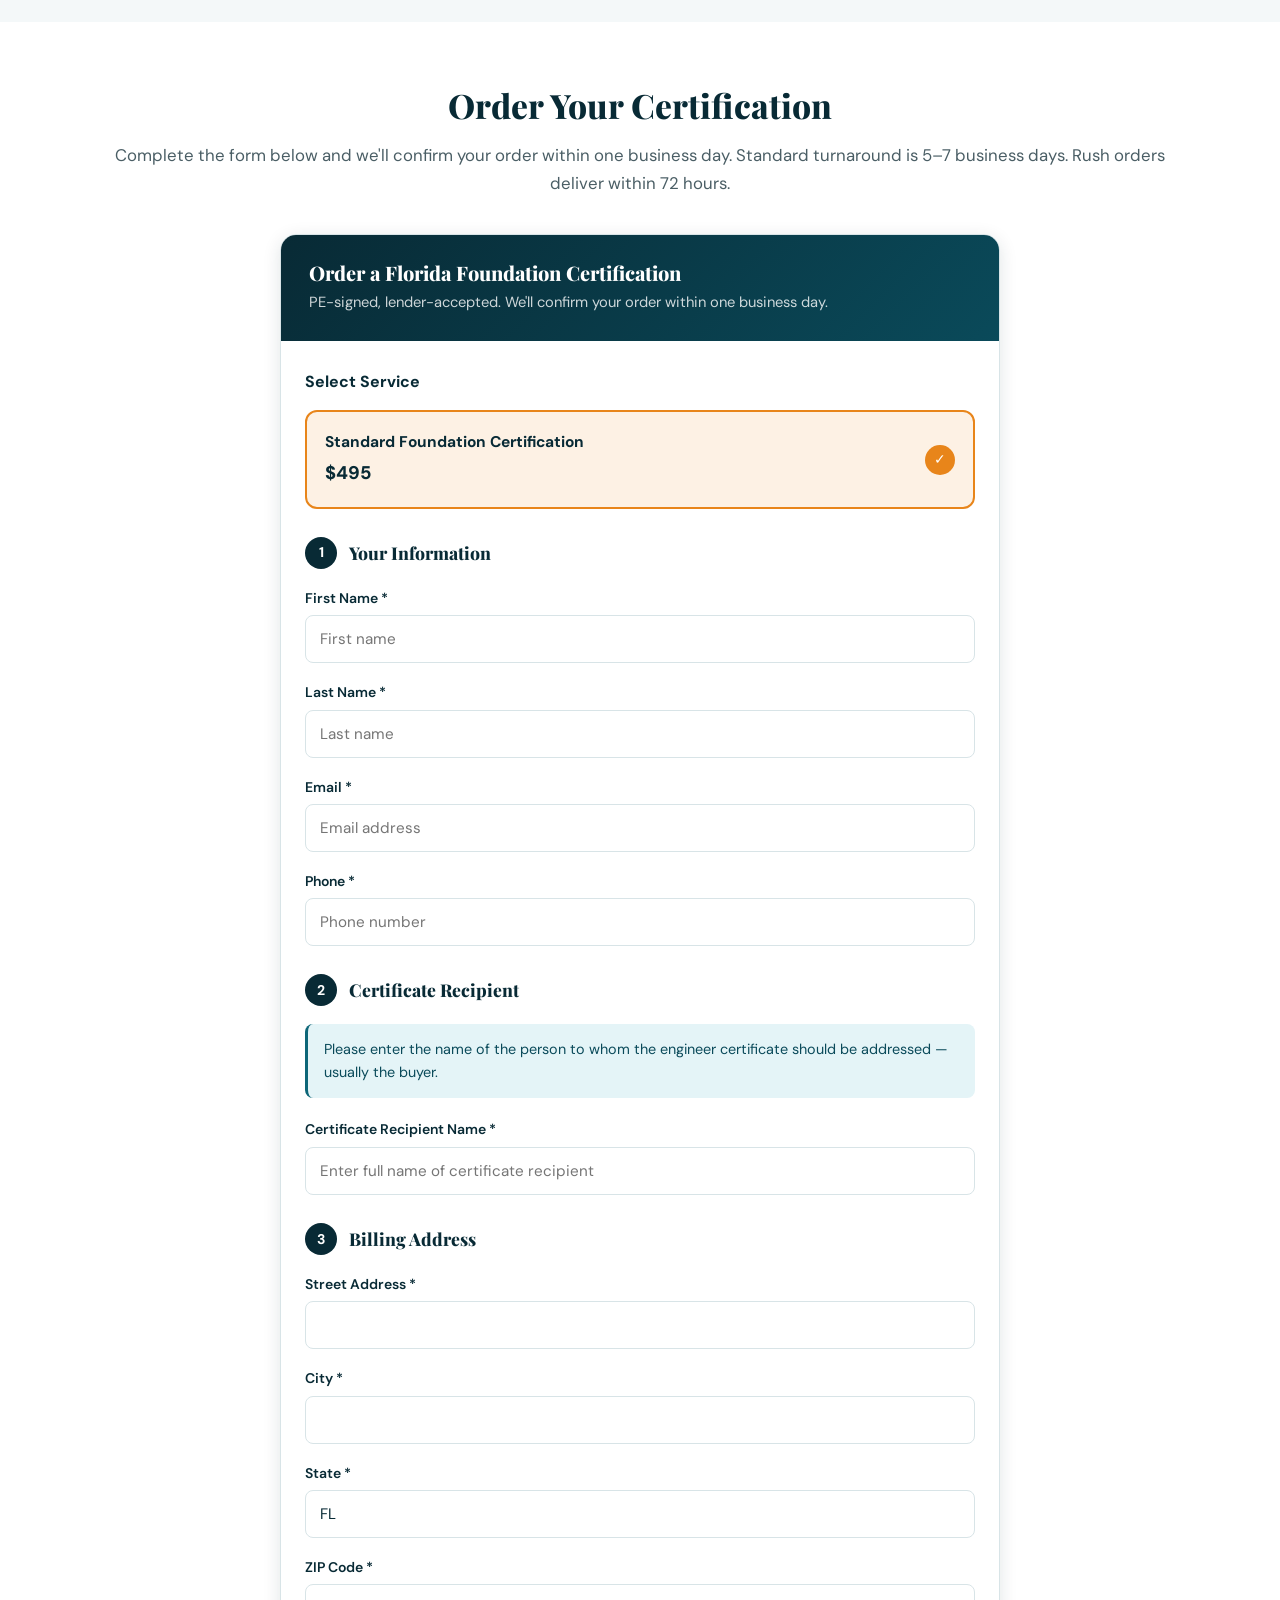
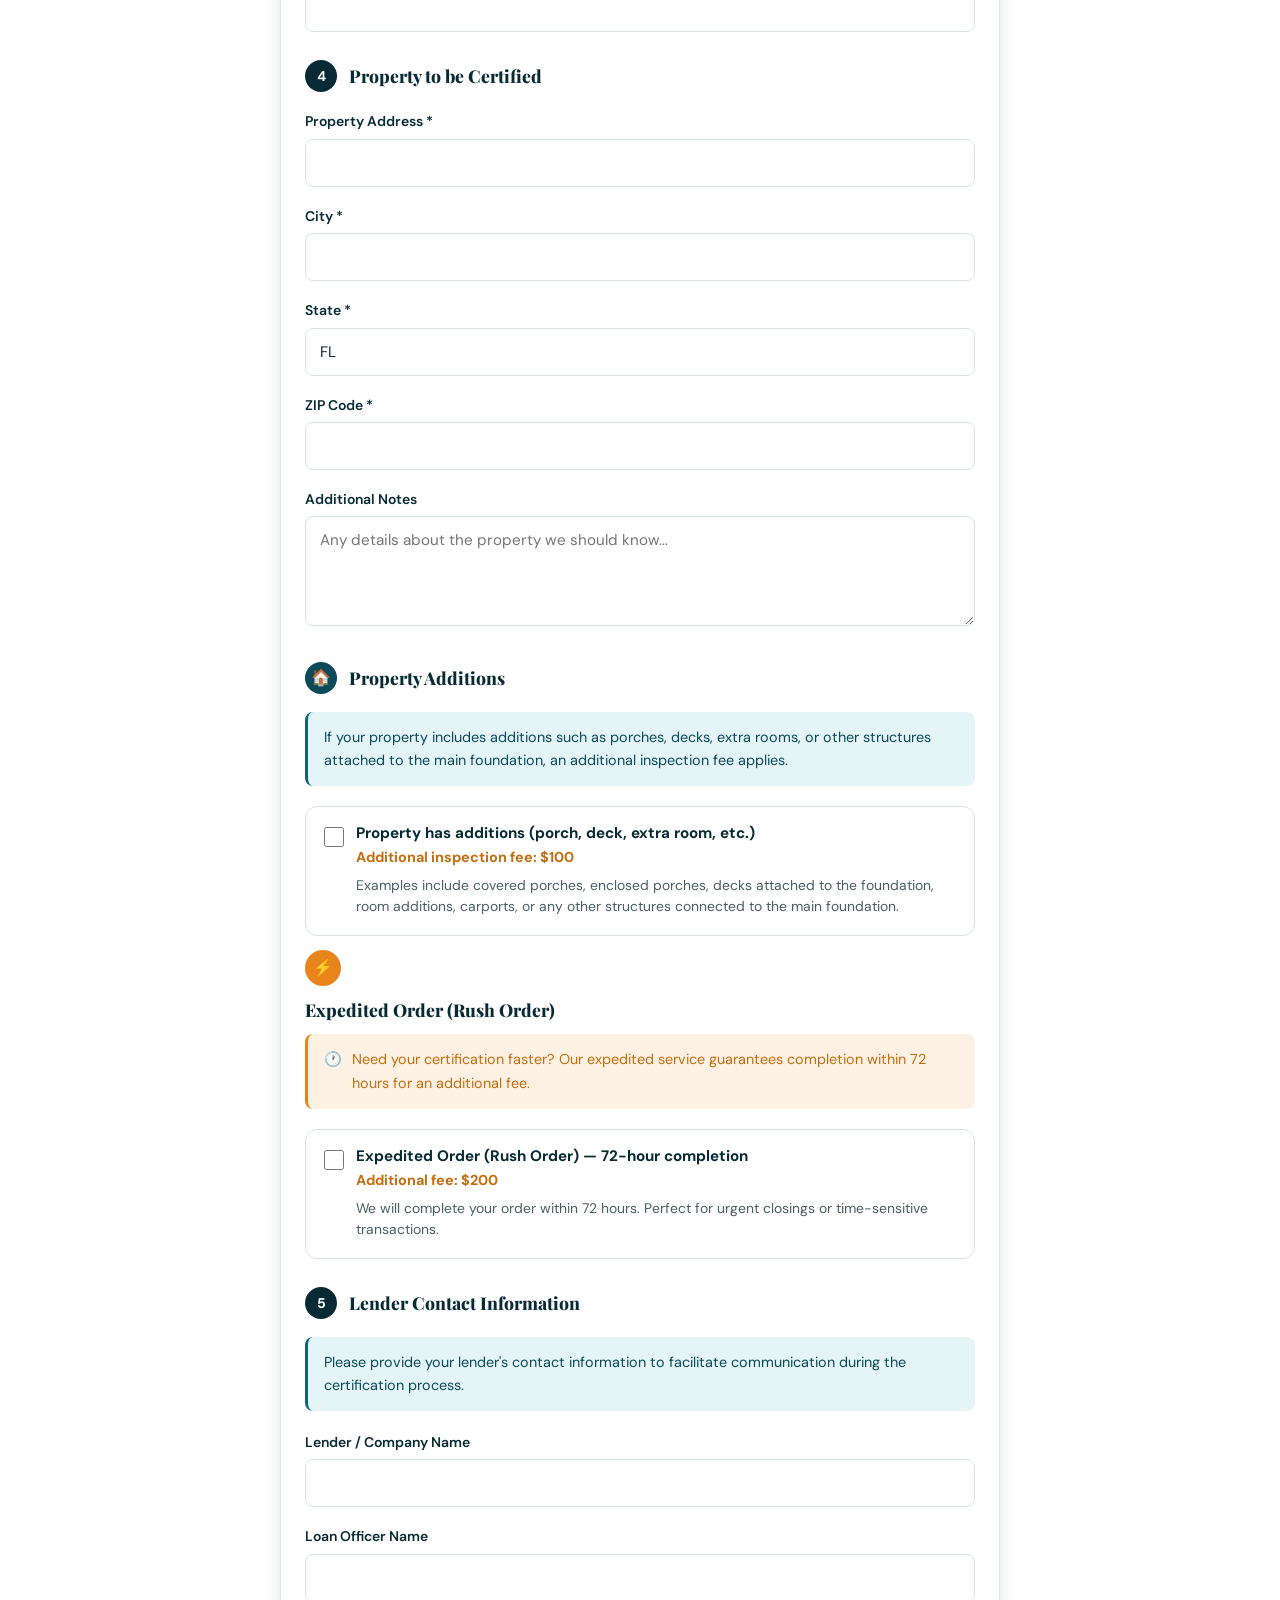
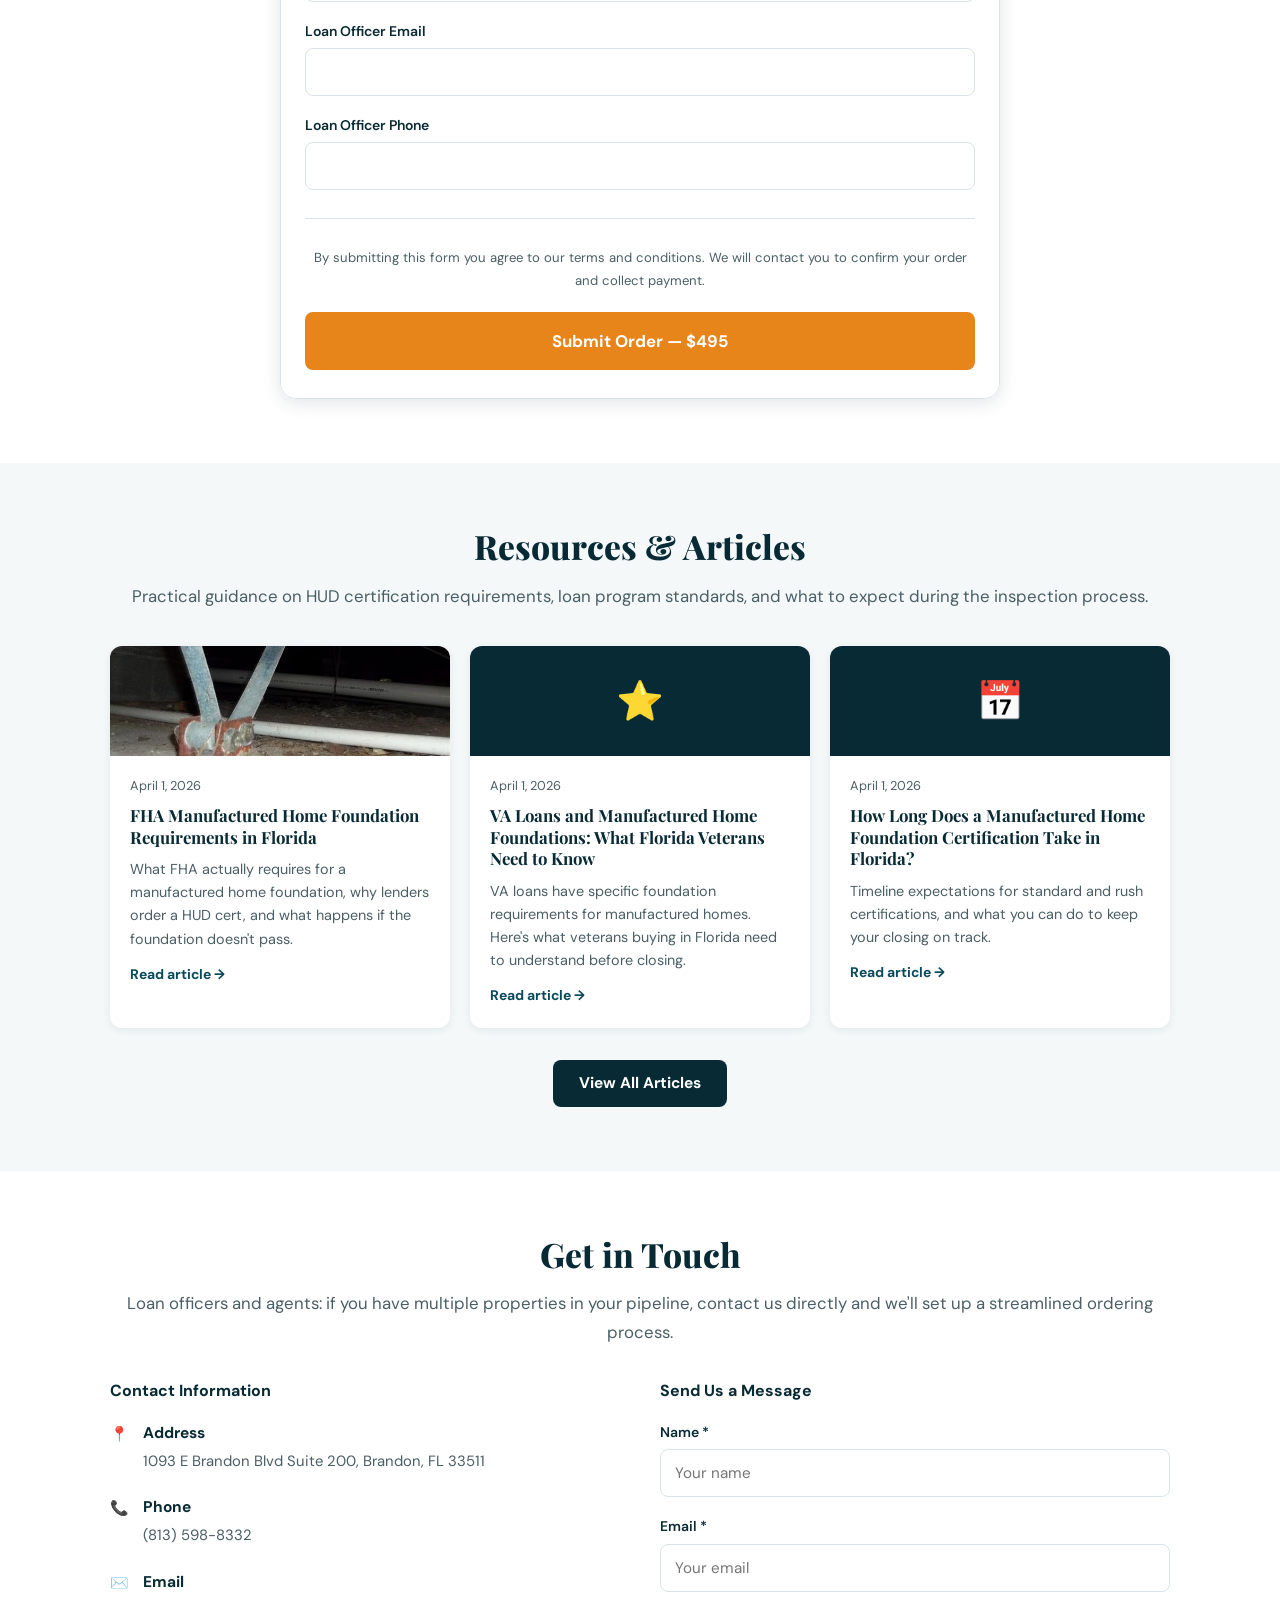
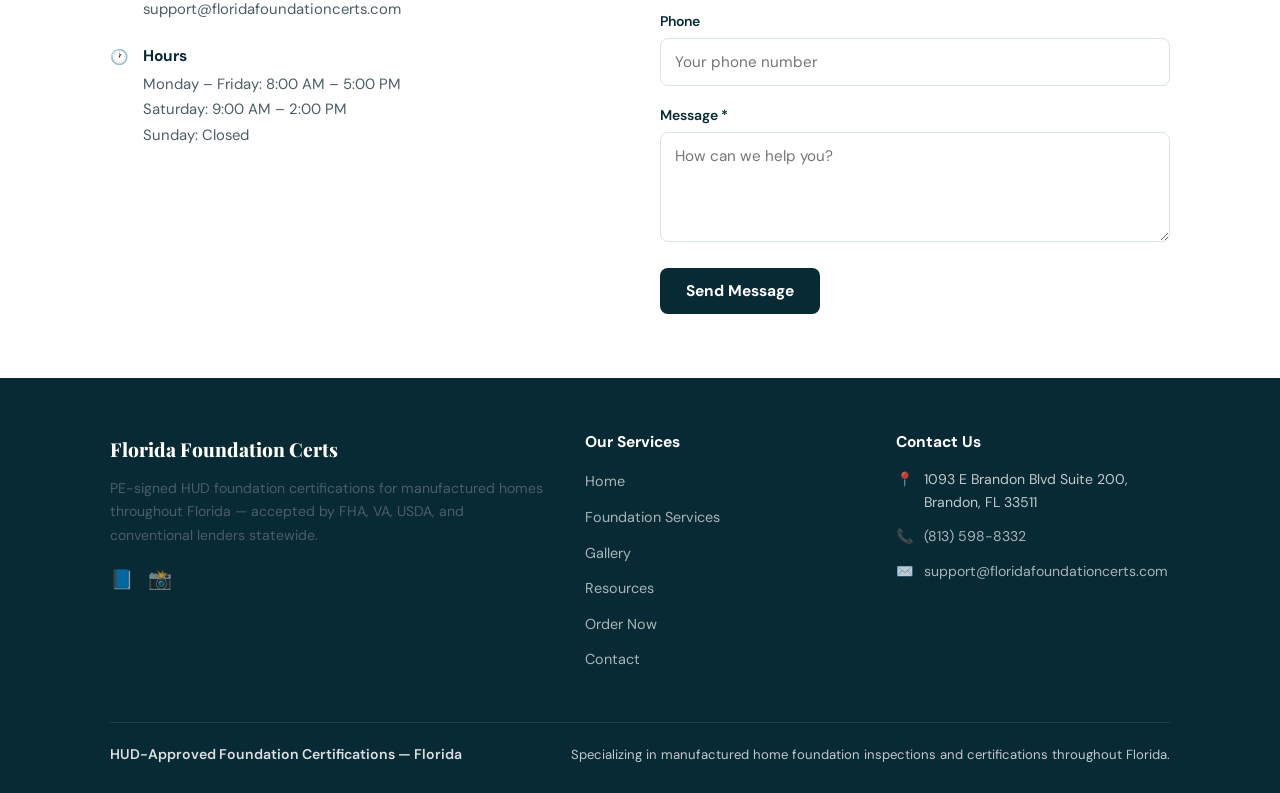
==== commit fe195601: "Add files via upload" ====
--- a/index.html
+++ b/index.html
@@ -36,11 +36,11 @@
       <li><a href="#contact">Contact</a></li>
       <li><a href="#order" class="nav-cta">Order Now</a></li>
     </ul>
-    <a href="tel:8135550000" class="nav-phone">📞 (813) 555-0000</a>
+    <a href="tel:8135988332" class="nav-phone">📞 (813) 598-8332</a>
 
     <!-- Mobile: phone icon + hamburger -->
     <div class="nav-mobile-right">
-      <a href="tel:8135550000" class="nav-mobile-phone" aria-label="Call us">📞</a>
+      <a href="tel:8135988332" class="nav-mobile-phone" aria-label="Call us">📞</a>
       <button class="hamburger" id="hamburger" aria-label="Open menu">
         <span></span><span></span><span></span>
       </button>
@@ -370,15 +370,15 @@
         <h4 style="font-weight:700; font-size:1rem; color:var(--navy); margin-bottom:20px;">Contact Information</h4>
         <div class="contact-info-item">
           <span class="contact-icon">📍</span>
-          <div><strong>Address</strong><span>Brandon, Florida 33511</span></div>
+          <div><strong>Address</strong><span>1093 E Brandon Blvd Suite 200, Brandon, FL 33511</span></div>
         </div>
         <div class="contact-info-item">
           <span class="contact-icon">📞</span>
-          <div><strong>Phone</strong><a href="tel:8135550000">(813) 555-0000</a></div>
+          <div><strong>Phone</strong><a href="tel:8135988332">(813) 598-8332</a></div>
         </div>
         <div class="contact-info-item">
           <span class="contact-icon">✉️</span>
-          <div><strong>Email</strong><a href="mailto:info@floridafoundationcerts.com">info@floridafoundationcerts.com</a></div>
+          <div><strong>Email</strong><a href="mailto:support@floridafoundationcerts.com">support@floridafoundationcerts.com</a></div>
         </div>
         <div class="contact-info-item">
           <span class="contact-icon">🕐</span>
@@ -439,9 +439,9 @@
 
       <div class="footer-col">
         <h4>Contact Us</h4>
-        <div class="footer-contact-item"><span>📍</span><span>Brandon, Florida 33511</span></div>
-        <div class="footer-contact-item"><span>📞</span><a href="tel:8135550000">(813) 555-0000</a></div>
-        <div class="footer-contact-item"><span>✉️</span><a href="mailto:info@floridafoundationcerts.com">info@floridafoundationcerts.com</a></div>
+        <div class="footer-contact-item"><span>📍</span><span>1093 E Brandon Blvd Suite 200, Brandon, FL 33511</span></div>
+        <div class="footer-contact-item"><span>📞</span><a href="tel:8135988332">(813) 598-8332</a></div>
+        <div class="footer-contact-item"><span>✉️</span><a href="mailto:support@floridafoundationcerts.com">support@floridafoundationcerts.com</a></div>
       </div>
 
     </div>
--- a/styles.css
+++ b/styles.css
@@ -4,21 +4,21 @@
    ============================================================ */
 
 :root {
-  --navy:          #0a2a4a;
-  --navy-mid:      #0d3561;
-  --blue:          #1a7abf;
-  --blue-light:    #2e8fd4;
-  --blue-pale:     #e8f4fd;
-  --gold:          #f0a500;
-  --gold-dark:     #d4891a;
-  --gold-pale:     #fef6e4;
+  --navy:          #082a35;
+  --navy-mid:      #0a3545;
+  --blue:          #0a4a5a;
+  --blue-light:    #0d6678;
+  --blue-pale:     #e4f4f7;
+  --gold:          #e8851a;
+  --gold-dark:     #c46e10;
+  --gold-pale:     #fdf1e4;
   --white:         #ffffff;
-  --gray-bg:       #f4f7fa;
-  --gray-border:   #dde3ec;
-  --gray-text:     #546070;
-  --dark-text:     #0a2a4a;
-  --shadow-sm:     0 2px 8px rgba(10,42,74,0.08);
-  --shadow-md:     0 4px 18px rgba(10,42,74,0.12);
+  --gray-bg:       #f4f8f9;
+  --gray-border:   #d8e4e7;
+  --gray-text:     #4a5e65;
+  --dark-text:     #082a35;
+  --shadow-sm:     0 2px 8px rgba(8,42,53,0.08);
+  --shadow-md:     0 4px 18px rgba(8,42,53,0.12);
   --radius-sm:     8px;
   --radius-md:     12px;
   --radius-lg:     16px;
@@ -341,8 +341,8 @@
 .hero {
   background: var(--navy);
   background-image:
-    radial-gradient(ellipse at 15% 85%, rgba(26,122,191,0.35) 0%, transparent 55%),
-    radial-gradient(ellipse at 85% 15%, rgba(240,165,0,0.12) 0%, transparent 45%),
+    radial-gradient(ellipse at 15% 85%, rgba(10,74,90,0.5) 0%, transparent 55%),
+    radial-gradient(ellipse at 85% 15%, rgba(232,133,26,0.12) 0%, transparent 45%),
     url("data:image/svg+xml,%3Csvg width='60' height='60' viewBox='0 0 60 60' xmlns='http://www.w3.org/2000/svg'%3E%3Cpath d='M30 0v60M0 30h60' stroke='%23ffffff' stroke-width='0.5' stroke-opacity='0.04'/%3E%3C/svg%3E");
   padding: 72px 0 60px;
   text-align: center;
